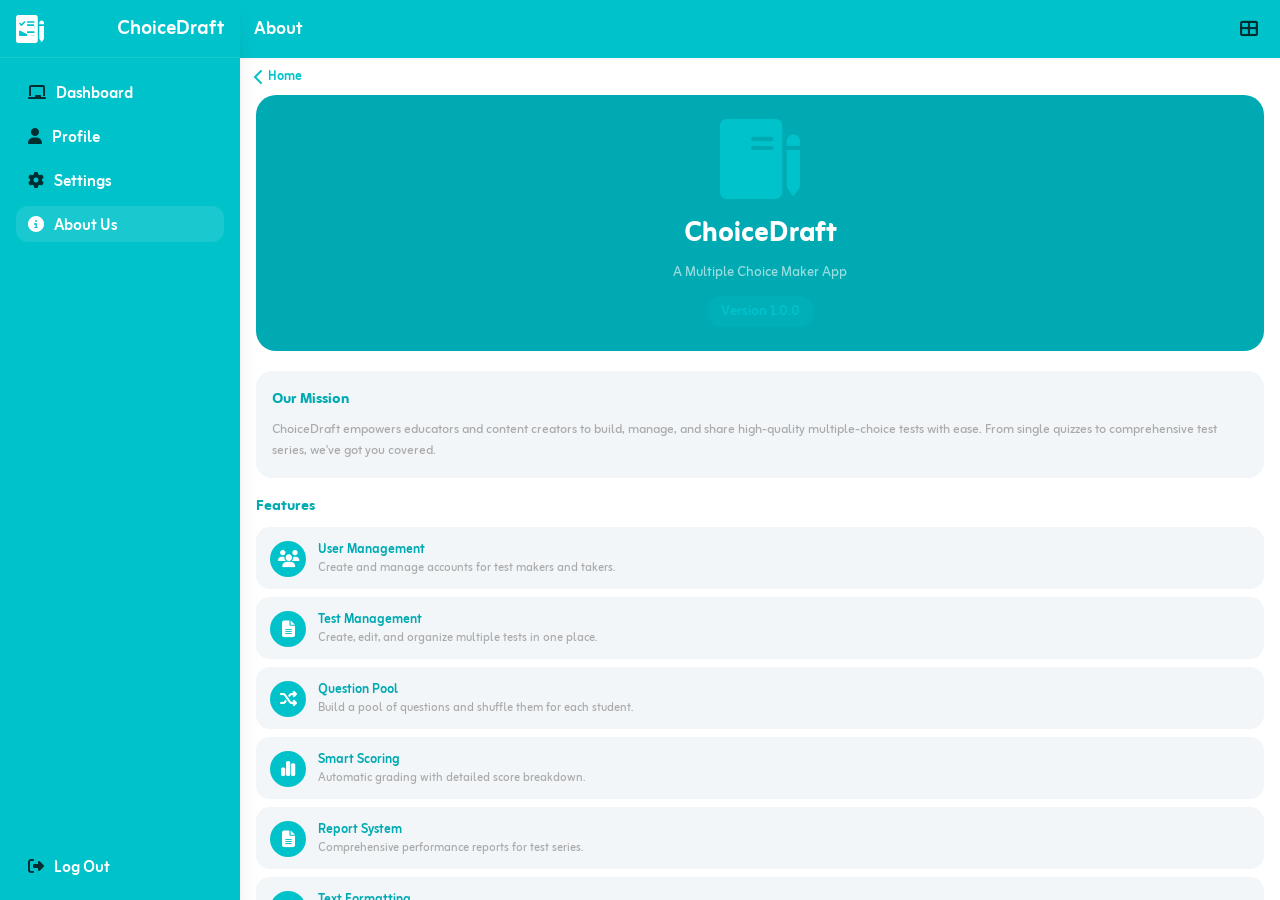
==== about.html @ d9c28654 "first commit" ====
<!DOCTYPE html>
<html lang="en">
<head>
  <meta charset="UTF-8">
  <meta name="viewport" content="width=device-width, initial-scale=1.0">
  <title>About - ChoiceDraft</title>
  <link rel="stylesheet" href="styles.css">
  <!-- Zain Font -->
  <link rel="preconnect" href="https://fonts.googleapis.com">
  <link rel="preconnect" href="https://fonts.gstatic.com" crossorigin>
  <link href="https://fonts.googleapis.com/css2?family=Zain:wght@200;300;400;700;800;900&display=swap" rel="stylesheet">
  <!-- Font Awesome -->
  <link rel="stylesheet" href="https://cdnjs.cloudflare.com/ajax/libs/font-awesome/6.5.1/css/all.min.css">
</head>
<body>
  <div class="home-layout">
    <!-- Sidebar Overlay -->
    <div class="sidebar-overlay" id="sidebarOverlay"></div>

    <!-- Sidebar -->
    <aside class="sidebar" id="sidebar">
      <div class="sidebar-header flex items-center gap-3">
        <div class="sidebar-logo-icon">
          <svg class="w-full h-full" fill="none" viewBox="0 0 150 150">
            <path clip-rule="evenodd"
              d="M137.5 29.1667C134.185 29.1667 131.005 30.4836 128.661 32.8278C126.317 35.172 125 38.3515 125 41.6667V50H150V41.6667C150 38.3515 148.683 35.172 146.339 32.8278C143.995 30.4836 140.815 29.1667 137.5 29.1667ZM150 58.3333H125V127.083L137.5 145.833L150 127.083V58.3333ZM0 12.5V137.5C0 140.815 1.31696 143.995 3.66117 146.339C6.00537 148.683 9.18479 150 12.5 150H104.167C107.482 150 110.661 148.683 113.005 146.339C115.35 143.995 116.667 140.815 116.667 137.5V12.5C116.667 9.18479 115.35 6.00537 113.005 3.66117C110.661 1.31696 107.482 0 104.167 0H12.5C9.18479 0 6.00537 1.31696 3.66117 3.66117C1.31696 6.00537 0 9.18479 0 12.5ZM58.3333 37.5C58.3333 36.3949 58.7723 35.3351 59.5537 34.5537C60.3351 33.7723 61.3949 33.3333 62.5 33.3333H95.8333C96.9384 33.3333 97.9982 33.7723 98.7796 34.5537C99.561 35.3351 100 36.3949 100 37.5C100 38.6051 99.561 39.6649 98.7796 40.4463C97.9982 41.2277 96.9384 41.6667 95.8333 41.6667H62.5C61.3949 41.6667 60.3351 41.2277 59.5537 40.4463C58.7723 39.6649 58.3333 38.6051 58.3333 37.5ZM62.5 50C61.3949 50 60.3351 50.439 59.5537 51.2204C58.7723 52.0018 58.3333 53.0616 58.3333 54.1667C58.3333 55.2717 58.7723 56.3315 59.5537 57.1129C60.3351 57.8943 61.3949 58.3333 62.5 58.3333H95.8333C96.9384 58.3333 97.9982 57.8943 98.7796 57.1129C99.561 56.3315 100 55.2717 100 54.1667C100 53.0616 99.561 52.0018 98.7796 51.2204C97.9982 104.167 96.9384 50 95.8333 50H62.5ZM58.3333 91.6667C58.3333 90.5616 58.7723 89.5018 59.5537 88.7204C60.3351 87.939 61.3949 87.5 62.5 87.5H95.8333C96.9384 87.5 97.9982 87.939 98.7796 88.7204C99.561 89.5018 100 90.5616 100 91.6667C100 92.7717 99.561 93.8315 98.7796 94.6129C97.9982 95.3943 96.9384 95.8333 95.8333 95.8333H62.5C61.3949 95.8333 60.3351 95.3943 59.5537 94.6129C58.7723 93.8315 58.3333 92.7717 58.3333 91.6667ZM62.5 104.167C61.3949 104.167 60.3351 104.606 59.5537 105.387C58.7723 106.168 58.3333 107.228 58.3333 108.333C58.3333 109.438 58.7723 110.498 59.5537 111.28C60.3351 112.061 61.3949 112.5 62.5 112.5H95.8333C96.9384 112.5 97.9982 112.061 98.7796 111.28C99.561 110.498 100 109.438 100 108.333C100 107.228 99.561 112.5 41.6667 112.5H20.8333C19.7283 112.5 18.6685 112.061 17.8871 111.28C17.1057 110.498 16.6667 109.438 16.6667 108.333V87.5C16.6667 86.3949 17.1057 85.3351 17.8871 84.5537C18.6685 83.7723 19.7283 83.3333 20.8333 83.3333ZM48.7792 40.4458C49.5382 39.66 49.9581 38.6075 49.9486 37.515C49.9391 36.4225 49.5009 35.3775 48.7284 34.6049C47.9559 33.8324 46.9108 33.3942 45.8183 33.3847C44.7258 33.3752 43.6733 33.7952 42.8875 34.5542L29.1667 48.275L23.7792 42.8875C22.9933 42.1285 21.9408 41.7085 20.8483 41.718C19.7558 41.7275 18.7108 42.1657 17.9383 42.9383C17.1657 43.7108 16.7275 44.7558 16.718 45.8483C16.7085 46.9408 17.1285 47.9933 17.8875 48.7792L29.1667 60.0583L48.7792 40.4458Z"
              fill="white" fill-rule="evenodd" />
          </svg>
        </div>
        <span class="auth-header-title sidebar-logo-text">ChoiceDraft</span>
        <button class="close-menu sidebar-close-btn" id="closeMenuBtn" title="Close Menu" aria-label="Close Menu">
          <i class="fa-solid fa-times"></i>
        </button>
      </div>

      <!-- User Info Block -->
      <div id="sidebarUserBlock" class="sidebar-user-block hidden">
        <div class="user-avatar" id="userAvatar">?</div>
        <div class="user-details">
          <p class="user-name" id="userName">User Name</p>
          <p class="user-email" id="userEmail">user@example.com</p>
        </div>
      </div>
      
      <nav class="sidebar-nav">
        <a href="home.html" class="nav-item">
          <div class="nav-icon"><i class="fa-solid fa-chalkboard"></i></div>
          <span class="nav-label">Dashboard</span>
        </a>
        <a href="profile.html" class="nav-item">
          <div class="nav-icon"><i class="fa-solid fa-user"></i></div>
          <span class="nav-label">Profile</span>
        </a>
        <a href="settings.html" class="nav-item">
          <div class="nav-icon"><i class="fa-solid fa-gear"></i></div>
          <span class="nav-label">Settings</span>
        </a>
        <a href="about.html" class="nav-item active">
          <div class="nav-icon"><i class="fa-solid fa-circle-info"></i></div>
          <span class="nav-label">About Us</span>
        </a>
        <div class="flex-1"></div>
        <button id="logoutBtn" class="nav-item">
          <div class="nav-icon"><i class="fa-solid fa-right-from-bracket"></i></div>
          <span class="nav-label">Log Out</span>
        </button>
      </nav>
    </aside>

    <!-- Main Content Area -->
    <main class="home-main">
      <!-- Header -->
      <header class="topbar">
        <div class="flex items-center gap-2">
          <button id="menuToggleBtn" class="topbar-icon-btn" title="Toggle Menu" aria-label="Toggle Menu">
            <i class="fa-solid fa-bars topbar-menu-icon"></i>
          </button>
          <span class="topbar-title">About</span>
        </div>
        <div class="flex items-center gap-1">
          <a href="home.html" class="topbar-icon-btn flex items-center justify-center" title="Go to Dashboard" aria-label="Go to Dashboard">
            <i class="fa-solid fa-table-cells-large topbar-home-icon"></i>
          </a>
        </div>
      </header>

      <!-- Scrollable Content -->
      <div class="main-scroll-area fade-in">
        <!-- Back Link -->
        <a href="home.html" class="back-link">
          <i class="fa-solid fa-chevron-left back-link-icon"></i>
          <span>Home</span>
        </a>

        <!-- Hero -->
        <div class="about-hero">
          <div class="about-hero-logo">
            <svg class="w-full h-full" fill="none" viewBox="0 0 150 150">
              <path clip-rule="evenodd"
                d="M137.5 29.1667C134.185 29.1667 131.005 30.4836 128.661 32.8278C126.317 35.172 125 38.3515 125 41.6667V50H150V41.6667C150 38.3515 148.683 35.172 146.339 32.8278C143.995 30.4836 140.815 29.1667 137.5 29.1667ZM150 58.3333H125V127.083L137.5 145.833L150 127.083V58.3333ZM0 12.5V137.5C0 140.815 1.31696 143.995 3.66117 146.339C6.00537 148.683 9.18479 150 12.5 150H104.167C107.482 150 110.661 148.683 113.005 146.339C115.35 143.995 116.667 140.815 116.667 137.5V12.5C116.667 9.18479 115.35 6.00537 113.005 3.66117C110.661 1.31696 107.482 0 104.167 0H12.5C9.18479 0 6.00537 1.31696 3.66117 3.66117C1.31696 6.00537 0 9.18479 0 12.5ZM58.3333 37.5C58.3333 36.3949 58.7723 35.3351 59.5537 34.5537C60.3351 33.7723 61.3949 33.3333 62.5 33.3333H95.8333C96.9384 33.3333 97.9982 33.7723 98.7796 34.5537C99.561 35.3351 100 36.3949 100 37.5C100 38.6051 99.561 39.6649 98.7796 40.4463C97.9982 41.2277 96.9384 41.6667 95.8333 41.6667H62.5C61.3949 41.6667 60.3351 41.2277 59.5537 40.4463C58.7723 39.6649 58.3333 38.6051 58.3333 37.5ZM62.5 50C61.3949 50 60.3351 50.439 59.5537 51.2204C58.7723 52.0018 58.3333 53.0616 58.3333 54.1667C58.3333 55.2717 58.7723 56.3315 59.5537 57.1129C60.3351 57.8943 61.3949 58.3333 62.5 58.3333H95.8333C96.9384 58.3333 97.9982 57.8943 98.7796 57.1129C99.561 56.3315 100 55.2717 100 54.1667C100 53.0616 99.561 52.0018 98.7796 51.2204C97.9982 112.5 41.6667 112.5H20.8333C19.7283 112.5 18.6685 112.061 17.8871 111.28C17.1057 110.498 16.6667 109.438 16.6667 108.333V87.5C16.6667 86.3949 17.1057 85.3351 17.8871 84.5537C18.6685 83.7723 19.7283 83.3333 20.8333 83.3333ZM48.7792 40.4458C49.5382 39.66 49.9581 38.6075 49.9486 37.515C49.9391 36.4225 49.5009 35.3775 48.7284 34.6049C47.9559 33.8324 46.9108 33.3942 45.8183 33.3847C44.7258 33.3752 43.6733 33.7952 42.8875 34.5542L29.1667 48.275L23.7792 42.8875C22.9933 42.1285 21.9408 41.7085 20.8483 41.718C19.7558 41.7275 18.7108 42.1657 17.9383 42.9383C17.1657 43.7108 16.7275 44.7558 16.718 45.8483C16.7085 46.9408 17.1285 47.9933 17.8875 48.7792L29.1667 60.0583L48.7792 40.4458Z"
                fill="#00c2cb" fill-rule="evenodd" />
            </svg>
          </div>
          <h2 class="about-hero-title">ChoiceDraft</h2>
          <p class="about-hero-subtitle">A Multiple Choice Maker App</p>
          <div class="about-hero-version">Version 1.0.0</div>
        </div>

      <div class="about-section-container">
        <!-- Mission -->
        <div class="about-card">
          <h3 class="about-card-title">Our Mission</h3>
          <p class="about-card-text">
            ChoiceDraft empowers educators and content creators to build, manage, and share high-quality multiple-choice tests with ease. From single quizzes to comprehensive test series, we've got you covered.
          </p>
        </div>

        <!-- Features -->
        <div>
          <h3 class="about-card-title">Features</h3>
          <div class="about-feature-grid">
            <div class="about-feature-item">
              <div class="about-feature-icon"><i class="fa-solid fa-users"></i></div>
              <div>
                <p class="about-feature-name">User Management</p>
                <p class="about-feature-desc">Create and manage accounts for test makers and takers.</p>
              </div>
            </div>
            <div class="about-feature-item">
              <div class="about-feature-icon"><i class="fa-solid fa-file-lines"></i></div>
              <div>
                <p class="about-feature-name">Test Management</p>
                <p class="about-feature-desc">Create, edit, and organize multiple tests in one place.</p>
              </div>
            </div>
            <div class="about-feature-item">
              <div class="about-feature-icon"><i class="fa-solid fa-shuffle"></i></div>
              <div>
                <p class="about-feature-name">Question Pool</p>
                <p class="about-feature-desc">Build a pool of questions and shuffle them for each student.</p>
              </div>
            </div>
            <div class="about-feature-item">
              <div class="about-feature-icon"><i class="fa-solid fa-chart-simple"></i></div>
              <div>
                <p class="about-feature-name">Smart Scoring</p>
                <p class="about-feature-desc">Automatic grading with detailed score breakdown.</p>
              </div>
            </div>
            <div class="about-feature-item">
              <div class="about-feature-icon"><i class="fa-solid fa-file-lines"></i></div>
              <div>
                <p class="about-feature-name">Report System</p>
                <p class="about-feature-desc">Comprehensive performance reports for test series.</p>
              </div>
            </div>
            <div class="about-feature-item">
              <div class="about-feature-icon"><i class="fa-solid fa-file-lines"></i></div>
              <div>
                <p class="about-feature-name">Text Formatting</p>
                <p class="about-feature-desc">Apply bold, italic, and underline formatting to questions.</p>
              </div>
            </div>
            <div class="about-feature-item">
              <div class="about-feature-icon"><i class="fa-solid fa-key"></i></div>
              <div>
                <p class="about-feature-name">Answer Key</p>
                <p class="about-feature-desc">Review correct answers with explanations.</p>
              </div>
            </div>
            <div class="about-feature-item">
              <div class="about-feature-icon"><i class="fa-solid fa-file-lines"></i></div>
              <div>
                <p class="about-feature-name">Test Builder</p>
                <p class="about-feature-desc">Manage test structure, settings, and time limits.</p>
              </div>
            </div>
            <div class="about-feature-item">
              <div class="about-feature-icon"><i class="fa-solid fa-comment-dots"></i></div>
              <div>
                <p class="about-feature-name">Feedback System</p>
                <p class="about-feature-desc">Give personalized feedback to each test taker.</p>
              </div>
            </div>
            <div class="about-feature-item">
              <div class="about-feature-icon"><i class="fa-solid fa-users"></i></div>
              <div>
                <p class="about-feature-name">Collaboration</p>
                <p class="about-feature-desc">Invite colleagues to co-create tests as editors or viewers.</p>
              </div>
            </div>
          </div>
        </div>

        <!-- Privacy note -->
        <div class="about-privacy-banner">
          <i class="fa-solid fa-shield-halved about-privacy-icon"></i>
          <p class="about-privacy-text">
            ChoiceDraft stores all data locally in your browser. This is a demonstration app and is not intended for collecting personal or sensitive information.
          </p>
        </div>
      </div>
    </main>
  </div>

  <script type="module">
    import { dataService } from './app.js';

    const sidebar = document.getElementById('sidebar');
    const sidebarOverlay = document.getElementById('sidebarOverlay');
    const menuToggleBtn = document.getElementById('menuToggleBtn');
    const closeMenuBtn = document.getElementById('closeMenuBtn');
    const logoutBtn = document.getElementById('logoutBtn');

    // Sidebar User Info
    const sidebarUserBlock = document.getElementById('sidebarUserBlock');
    const userNameEl = document.getElementById('userName');
    const userEmailEl = document.getElementById('userEmail');
    const userAvatarEl = document.getElementById('userAvatar');

    function toggleSidebar(open) {
      if (open) {
        sidebar.classList.add('open');
        sidebarOverlay.classList.add('open');
      } else {
        sidebar.classList.remove('open');
        sidebarOverlay.classList.remove('open');
      }
    }

    menuToggleBtn.addEventListener('click', () => toggleSidebar(true));
    closeMenuBtn.addEventListener('click', () => toggleSidebar(false));
    sidebarOverlay.addEventListener('click', () => toggleSidebar(false));

    logoutBtn.addEventListener('click', async () => {
      await dataService.logout();
      navigateTo('signin.html');
    });

    async function init() {
      const user = await dataService.getCurrentUser();
      if (user) {
        sidebarUserBlock.classList.remove('hidden');
        userNameEl.textContent = user.name;
        userEmailEl.textContent = user.email;
        userAvatarEl.textContent = user.name.charAt(0).toUpperCase();
      }
    }

    init();
  </script>
</body>
</html>
---- styles.css ----
@import url('https://fonts.googleapis.com/css2?family=Zain:wght@400;700;800&display=swap');

/* Reset & Variables */
:root {
  --primary: #00c2cb;
  --primary-dark: #00aab2;
  --secondary: #002e31;
  --bg-color: #f2f6f9;
  --white: #ffffff;
  --text-main: #333333;
  --text-light: #a9a9a9;
  --border-light: #e0e0e0;
  
  --shadow-sm: 0 1px 2px 0 rgba(0, 0, 0, 0.05);
  --shadow-md: 0 4px 6px -1px rgba(0, 0, 0, 0.1), 0 2px 4px -1px rgba(0, 0, 0, 0.06);
  --shadow-xl: 0 20px 25px -5px rgba(0, 0, 0, 0.1), 0 8px 10px -6px rgba(0, 0, 0, 0.1);
  --font-zain: 'Zain', sans-serif;
}

/* Header Utilities */
.topbar-menu-icon { font-size: 28px; color: #002E31; }
.topbar-home-icon { font-size: 24px; color: #002E31; }
.topbar-title { font-family: 'Zain', sans-serif; font-weight: 700; font-size: 24px; color: white; }
.main-scroll-area { flex: 1; overflow-y: auto; }
.back-link-icon { font-size: 16px; }

* {
  box-sizing: border-box;
  margin: 0;
  padding: 0;
}

body, html {
  font-family: var(--font-zain);
  background-color: var(--white);
  color: var(--text-main);
  width: 100%;
  height: 100%;
  overflow-x: hidden;
}

button {
  cursor: pointer;
  background: none;
  border: none;
  font-family: inherit;
  transition: all 0.2s ease-in-out;
}

a {
  text-decoration: none;
  color: inherit;
}

input {
  font-family: inherit;
}

/* Common Layout Helpers */
.flex { display: flex; }
.flex-col { flex-direction: column; }
.items-center { align-items: center; }
.justify-center { justify-content: center; }
.justify-between { justify-content: space-between; }
.gap-2 { gap: 8px; }
.gap-4 { gap: 16px; }
.w-full { width: 100%; }
.h-full { height: 100%; }
.absolute { position: absolute; }
.relative { position: relative; }
.text-center { text-align: center; }

/* Screens Base */
.screen-container {
  width: 100%;
  max-width: 480px;
  margin: 0 auto;
  height: 100vh;
  display: flex;
  flex-direction: column;
  position: relative;
  overflow: hidden;
  background-color: var(--white);
  box-shadow: 0 0 20px rgba(0, 0, 0, 0.05); /* Matching auth desktop view */
}

.bg-app {
  background-color: var(--bg-color);
}

.bg-white {
  background-color: var(--white);
}

/* Typography */
.text-primary { color: var(--primary); }
.text-secondary { color: var(--secondary); }
.text-light { color: var(--text-light); }
.text-error { color: var(--error); }
.font-bold { font-weight: 700; }
.font-extrabold { font-weight: 800; }

/* Background Utilities */
.bg-cyan { background-color: var(--primary); }
.bg-primary-dark { background-color: var(--primary-dark); }

/* Spacing Utilities */
.mt-1 { margin-top: 4px; }
.mt-2 { margin-top: 8px; }
.mt-4 { margin-top: 16px; }
.p-4 { padding: 16px; }

/* Text Utilities */
.block { display: block; }
.underline { text-decoration: underline; }
.gap-3 { gap: 12px; }

/* Components */
.btn-primary {
  width: 100%;
  background-color: var(--primary);
  border-radius: 50px;
  height: 56px;
  display: flex;
  align-items: center;
  justify-content: center;
  color: var(--white);
  font-weight: 700;
  font-size: 22px;
}

.btn-primary:hover {
  background-color: var(--primary-dark);
}

.btn-primary:disabled {
  opacity: 0.6;
  cursor: not-allowed;
}

.input-field {
  width: 100%;
  border: 2px solid var(--border-light);
  border-radius: 12px;
  padding: 12px 16px;
  font-size: 16px;
  outline: none;
  transition: border-color 0.2s;
}

.input-field:focus {
  border-color: var(--primary);
}

.input-group {
  display: flex;
  flex-direction: column;
  gap: 6px;
  margin-bottom: 16px;
}

.input-label {
  color: var(--secondary);
  font-weight: 700;
  font-size: 18px;
}

.divider-container {
  display: flex;
  align-items: center;
  gap: 12px;
  margin: 24px 0;
}

.divider-line {
  flex: 1;
  height: 1px;
  background-color: var(--border-light);
}

.divider-text {
  color: var(--text-light);
  font-size: 14px;
}

/* Splash Screen (index.html) */
.splash-logo-container {
  width: 200px;
  height: 200px;
  margin-bottom: 16px;
  color: var(--primary);
}

.splash-logo {
  width: 100%;
  height: 100%;
}

.splash-title { font-family: var(--font-zain); font-size: 42px; font-weight: 800; margin-top: 16px; letter-spacing: 1px; }
.splash-tagline { font-family: var(--font-zain); font-size: 20px; font-weight: 400; opacity: 0.8; }

/* Auth Screens */
.splash-dots {
  bottom: 60px;
}

.splash-dot {
  width: 10px;
  height: 10px;
  border-radius: 50%;
  background-color: var(--primary);
  opacity: 0.3;
  animation: splash-bounce 1.4s infinite ease-in-out both;
}

.splash-dot:nth-child(1) { animation-delay: -0.32s; }
.splash-dot:nth-child(2) { animation-delay: -0.16s; }
.splash-dot:nth-child(3) { animation-delay: 0s; }
.splash-dot:nth-child(4) { animation-delay: 0.16s; }
.splash-dot:nth-child(5) { animation-delay: 0.32s; }

@keyframes splash-bounce {
  0%, 80%, 100% { transform: scale(0); opacity: 0.3; }
  40% { transform: scale(1.0); opacity: 1; }
}

/* Auth Screens */
body.auth-body {
  background-color: #f8fafc;
}

.auth-layout {
  min-height: 100vh;
  width: 100%;
  max-width: 480px;
  margin: 0 auto;
  display: flex;
  flex-direction: column;
  background-color: var(--white);
  box-shadow: 0 0 20px rgba(0, 0, 0, 0.05); /* Distinguish on desktop */
}

@media (min-width: 768px) {
  body.auth-body {
    display: flex;
    align-items: center;
    justify-content: center;
    padding: 24px;
  }

  /* Shared constrained layout for all auth cards on desktop */
  .auth-layout {
    min-height: auto;
    height: auto;
    max-height: 90vh;
    border-radius: 24px;
    overflow: hidden;
    box-shadow: 0 20px 60px rgba(0, 0, 0, 0.12); /* Enhanced floating effect */
  }

  /* Specific side-by-side override for signin/register */
  .auth-layout.split-layout {
    max-width: 900px;
    flex-direction: row;
  }

  .auth-layout.split-layout .auth-header {
    width: 380px;
    height: auto;
    padding: 40px;
  }

  .auth-layout.split-layout .auth-content {
    padding: 40px 48px;
  }

  .auth-layout.split-layout .auth-card-container {
    height: auto;
    overflow-y: auto;
  }

  /* Custom thin scrollbar for a polished feel */
  .auth-layout.split-layout .auth-card-container::-webkit-scrollbar {
    width: 6px;
  }
  .auth-layout.split-layout .auth-card-container::-webkit-scrollbar-track {
    background: transparent;
  }
  .auth-layout.split-layout .auth-card-container::-webkit-scrollbar-thumb {
    background-color: #d1d5db;
    border-radius: 6px;
  }
}

.auth-header {
  background-color: var(--primary); /* Solid #00c2cb to match React */
  width: 100%;
  height: 160px; /* Match React */
  display: flex;
  flex-direction: column;
  align-items: center;
  justify-content: center;
  gap: 8px; /* Match gap-2 */
  flex-shrink: 0;
}

.auth-card-container {
  flex: 1;
  display: flex;
  flex-direction: column;
}

.auth-card {
  background-color: var(--white);
  width: 100%;
  display: flex;
  flex-direction: column;
  flex: 1;
}

.auth-header-logo {
  width: 60px; /* Match React */
  height: 60px;
  color: var(--white);
}

.auth-header-title {
  font-family: var(--font-zain);
  font-weight: 700;
  font-size: 28px;
  color: var(--white);
}

.auth-content {
  flex: 1;
  display: flex;
  flex-direction: column;
  padding: 32px 28px 24px; /* Match React */
}

.auth-title {
  font-family: var(--font-zain);
  font-size: 32px;
  font-weight: 800;
  color: var(--secondary);
  line-height: 1;
  margin-bottom: 4px;
}

.auth-subtitle {
  font-family: var(--font-zain);
  font-size: 18px;
  font-weight: 400;
  color: var(--text-light);
  margin-bottom: 32px;
}

.auth-form {
  display: flex;
  flex-direction: column;
  gap: 16px;
}

.auth-error-box {
  display: none;
  align-items: center;
  gap: 8px;
  background-color: #fef2f2;
  border: 1px solid #fecaca;
  border-radius: 12px;
  padding: 12px 16px;
}

.auth-error-icon {
  color: #ef4444;
}

.auth-error-text {
  color: #dc2626;
  font-size: 15px;
}

.auth-toggle-btn {
  position: absolute;
  right: 14px;
  top: 50%;
  transform: translateY(-50%);
  color: var(--text-light);
}

.auth-footer-text {
  font-size: 17px;
  color: var(--text-light);
}

.auth-demo-box {
  background-color: var(--bg-color);
  border-radius: 12px;
  padding: 14px;
}

.auth-demo-title {
  font-size: 15px;
  margin-bottom: 4px;
}

.auth-demo-text {
  font-size: 14px;
}

/* Home / Dashboard */
.home-layout {
  display: flex;
  height: 100vh;
  width: 100%;
}

.sidebar {
  width: 300px;
  background-color: var(--primary);
  color: var(--white);
  display: flex;
  flex-direction: column;
  box-shadow: var(--shadow-xl);
  flex-shrink: 0;
  z-index: 50;
  transition: transform 0.3s ease;
}

.sidebar-header {
  height: 70px;
  display: flex;
  align-items: center;
  justify-content: space-between;
  padding: 0 24px;
  border-bottom: 1px solid rgba(255,255,255,0.1);
}

.sidebar-nav {
  flex: 1;
  display: flex;
  flex-direction: column;
  gap: 8px;
  padding: 16px;
  overflow-y: auto;
}

.nav-item {
  display: flex;
  align-items: center;
  gap: 16px;
  padding: 12px 16px;
  border-radius: 12px;
  color: var(--white);
  text-decoration: none;
  transition: background-color 0.2s, color 0.2s;
  width: 100%;
  text-align: left;
}

.nav-item:hover, .nav-item.active {
  background-color: rgba(255, 255, 255, 0.1);
}

.nav-icon {
  color: var(--secondary);
  display: flex;
  align-items: center;
  transition: color 0.2s;
}

.nav-item:hover .nav-icon, .nav-item.active .nav-icon {
  color: var(--white);
}

.nav-label {
  font-size: 26px;
  font-weight: 700;
  line-height: 1;
  margin-top: 4px;
}

.home-main {
  flex: 1;
  display: flex;
  flex-direction: column;
  min-width: 0;
  height: 100vh;
  overflow: hidden;
  background-color: var(--bg-app);
}

.topbar {
  display: flex;
  height: 70px;
  background-color: var(--primary);
  box-shadow: var(--shadow-sm);
  align-items: center;
  justify-content: space-between;
  padding: 0 16px;
  flex-shrink: 0;
  color: var(--white);
}

.topbar-icon-btn {
  padding: 8px;
  border-radius: 50%;
  color: var(--white);
  display: flex;
  align-items: center;
  justify-content: center;
  font-size: 24px;
}

.topbar-icon-btn:hover {
  background-color: rgba(255, 255, 255, 0.1);
}

.topbar-logo-text {
  font-size: 28px;
  font-weight: 700;
  letter-spacing: 0.5px;
}

@media (min-width: 769px) {
  .topbar-logo-text {
    display: none;
  }
}

.home-content {
  flex: 1;
  padding: 32px;
}

.home-title {
  font-size: 32px;
  font-weight: 800;
  color: var(--secondary);
  margin-bottom: 24px;
}

.tests-grid {
  display: grid;
  grid-template-columns: repeat(auto-fill, minmax(300px, 1fr));
  gap: 20px;
}

.test-card {
  background-color: var(--white);
  border-radius: 16px;
  padding: 24px;
  box-shadow: var(--shadow-md);
  display: flex;
  flex-direction: column;
  gap: 12px;
  border: 1px solid var(--border-light);
}

.test-card-header {
  display: flex;
  justify-content: space-between;
  align-items: flex-start;
}

.test-status-badge {
  padding: 4px 12px;
  border-radius: 50px;
  font-size: 13px;
  font-weight: 700;
}

.badge-draft { background-color: #fef08a; color: #854d0e; }
.badge-published { background-color: #bbf7d0; color: #166534; }

.test-card-title {
  font-size: 20px;
  font-weight: 700;
  color: var(--secondary);
}

.test-card-meta {
  font-size: 14px;
  color: var(--text-light);
}

.test-card-actions {
  display: flex;
  gap: 8px;
  margin-top: auto;
  padding-top: 16px;
}

.btn-secondary {
  flex: 1;
  background-color: var(--bg-color);
  color: var(--secondary);
  padding: 10px;
  border-radius: 12px;
  font-weight: 700;
  font-size: 16px;
  display: flex;
  align-items: center;
  justify-content: center;
}

.btn-secondary:hover {
  background-color: #e2e8f0;
}

/* Responsive Dashboard Layout */
.sidebar-overlay {
  display: none;
  position: fixed;
  top: 0; left: 0; right: 0; bottom: 0;
  background-color: rgba(0,0,0,0.5);
  z-index: 40;
}

@media (max-width: 768px) {
  .home-layout { flex-direction: column; }
  .sidebar {
    position: fixed;
    top: 0; left: 0; bottom: 0;
    transform: translateX(-100%);
  }
  .sidebar.open { transform: translateX(0); }
  .sidebar-overlay.open { display: block; }
  .home-content { padding: 16px; }
}



/* Empty States */
.tests-empty-state {
  display: flex;
  flex-direction: column;
  align-items: center;
  justify-content: center;
  gap: 12px;
  padding: 60px 24px;
  text-align: center;
  grid-column: 1 / -1;
}
.tests-empty-icon { font-size: 48px; color: #d1d5db; }
.tests-empty-title { font-family: var(--font-zain); font-weight: 800; font-size: 22px; color: var(--secondary); }
.tests-empty-sub { font-family: var(--font-zain); font-size: 16px; color: var(--text-light); max-width: 280px; }

/* Outline Button */
.btn-outline {
  display: flex;
  align-items: center;
  justify-content: center;
  height: 44px;
  border: 2px solid var(--border-light);
  border-radius: 12px;
  background: none;
  color: var(--text-light);
  font-family: var(--font-zain);
  font-weight: 700;
  font-size: 17px;
  cursor: pointer;
  transition: all 0.2s;
}
.btn-outline:hover { border-color: var(--primary); color: var(--primary); }

/* Profile Edit */
.profile-edit-btn { width: 100%; border-radius: 50px; margin-top: 16px; font-size: 18px; }
.password-input-wrapper { position: relative; }

/* Onboarding Styles */

.onboarding-skip-btn {
  position: absolute;
  top: 24px;
  right: 24px;
  font-family: var(--font-zain);
  font-weight: 800;
  font-size: 18px;
  color: var(--primary);
  z-index: 10;
  padding: 8px 16px;
  background: var(--white);
  border-radius: 20px;
  box-shadow: 0 4px 12px rgba(0,0,0,0.05);
}

.onboarding-content-area {
  flex: 1;
  display: flex;
  flex-direction: column;
  padding: 60px 36px 0;
}

.onboarding-title {
  color: var(--secondary);
  font-size: 44px;
  text-align: center;
  margin-bottom: 12px;
  font-weight: 800;
  line-height: 1.0;
  letter-spacing: 1.44px;
}

.onboarding-subtitle {
  color: var(--text-light);
  font-size: 22px;
  text-align: center;
  margin-bottom: 24px;
  font-weight: 700;
  line-height: 1.2;
}

@media (max-width: 480px) {
  .onboarding-title {
    font-size: 34px;
    margin-top: 50px;
  }
  .onboarding-subtitle {
    font-size: 18px;
  }
  .onboarding-content-area {
    padding: 40px 24px 0;
  }
}

.onboarding-illustration {
  width: 280px;
  height: 280px;
  display: flex;
  align-items: center;
  justify-content: center;
}

.onboarding-controls-area {
  padding: 0 20px 20px;
  display: flex;
  flex-direction: column;
  gap: 20px;
  align-items: center;
}

.onboarding-btn-group {
  gap: 12px;
}

.onboarding-icon-main {
  font-size: 80px;
  color: var(--primary);
}

.btn-get-started {
  background-color: #01f4ff;
  color: var(--secondary);
}

.icon-ml-8 { margin-left: 8px; }
.icon-mr-8 { margin-right: 8px; }

/* Extracted Utility Classes */
.hidden { display: none !important; }

/* Sidebar Close Button & Logo Text */
.sidebar-close-btn {
  margin-left: auto;
  background: none;
  border: none;
  color: var(--white);
  font-size: 20px;
  cursor: pointer;
  padding: 4px 8px;
  border-radius: 8px;
  opacity: 0.8;
  transition: opacity 0.2s;
}

.sidebar-close-btn:hover {
  opacity: 1;
  background-color: rgba(255,255,255,0.1);
}

.sidebar-logo-text {
  font-weight: 700;
  font-size: 22px;
  color: var(--white);
  white-space: nowrap;
}

/* Sidebar User Info Block */
.sidebar-user-block {
  margin: 14px;
  margin-bottom: 20px;
  background-color: var(--primary-dark);
  border-radius: 12px;
  padding: 12px 14px;
  display: flex;
  align-items: center;
  gap: 12px;
}

.user-avatar {
  width: 44px;
  height: 44px;
  border-radius: 50%;
  background-color: var(--secondary);
  display: flex;
  align-items: center;
  justify-content: center;
  font-weight: 700;
  font-size: 20px;
  color: var(--white);
  flex-shrink: 0;
}

.user-details {
  overflow: hidden;
}

.user-name {
  font-weight: 700;
  font-size: 17px;
  color: var(--white);
  white-space: nowrap;
  overflow: hidden;
  text-overflow: ellipsis;
}

.user-email {
  font-size: 14px;
  color: rgba(255,255,255,0.7);
  white-space: nowrap;
  overflow: hidden;
  text-overflow: ellipsis;
}

/* Brand Logo SVG Styles */
.brand-logo-icon {
  width: 32px;
  height: 32px;
  flex-shrink: 0;
}

.sidebar-logo-icon {
  width: 40px;
  height: 40px;
}

.topbar-logo-icon {
  width: 24px;
  height: 24px;
  color: var(--primary);
}

.topbar-search-input {
  border: 1px solid var(--border-light);
  border-radius: 20px;
  padding: 4px 12px;
  font-size: 14px;
  width: 150px;
  outline: none;
  background-color: var(--bg-color);
}

/* Dashboard Tabs */
.dashboard-tabs {
  display: flex;
  border-bottom: 1px solid var(--border-light);
  margin: 12px 16px 0;
}

.tab-btn {
  flex: 1;
  padding: 10px;
  font-weight: 700;
  font-size: 18px;
  color: var(--text-light);
  border-bottom: 2px solid transparent;
  transition: all 0.2s ease;
}

.tab-btn.active {
  color: var(--primary);
  border-bottom-color: var(--primary);
}

.home-content-header {
  display: flex;
  justify-content: space-between;
  align-items: center;
  margin-bottom: 24px;
}

.btn-create-new {
  width: auto;
  height: 48px;
  padding: 0 24px;
  border-radius: 12px;
  font-size: 18px;
  gap: 8px;
}

.tests-empty-state {
  grid-column: 1 / -1;
  display: flex;
  flex-direction: column;
  align-items: center;
  justify-content: center;
  padding: 64px 0;
  color: var(--text-light);
}

.tests-empty-icon {
  font-size: 48px;
  color: var(--secondary);
  opacity: 0.5;
  margin-bottom: 16px;
}

.tests-error-state {
  color: var(--error);
  text-align: center;
  width: 100%;
  grid-column: 1 / -1;
  padding: 24px;
  background-color: #fee2e2;
  border-radius: 8px;
}

/* Test Card enriched styles */
.test-card-desc {
  font-size: 14px;
  color: var(--text-light);
  margin-bottom: 10px;
  line-height: 1.4;
}

.test-card-chips {
  display: flex;
  flex-wrap: wrap;
  gap: 8px;
  margin-bottom: 12px;
}

.test-card-chip {
  display: inline-flex;
  align-items: center;
  gap: 4px;
  background-color: #f2f6f9;
  color: var(--text-light);
  font-size: 13px;
  padding: 3px 10px;
  border-radius: 50px;
}

.test-card-chip i {
  color: var(--primary);
  font-size: 12px;
}

.test-card-footer {
  display: flex;
  align-items: center;
  justify-content: space-between;
  margin-top: 12px;
  padding-top: 12px;
  border-top: 1px solid #f0f0f0;
  gap: 8px;
  flex-wrap: wrap;
}

.test-card-badges {
  display: flex;
  gap: 6px;
  flex-wrap: wrap;
}

.test-card-badge-owner {
  display: inline-flex;
  align-items: center;
  background-color: var(--secondary);
  color: var(--white);
  font-size: 12px;
  font-weight: 700;
  padding: 2px 10px;
  border-radius: 50px;
}

.test-card-badge-collab {
  display: inline-flex;
  align-items: center;
  background-color: #f2f6f9;
  color: var(--text-light);
  font-size: 12px;
  padding: 2px 10px;
  border-radius: 50px;
}

.tests-loading-state {
  color: var(--text-light);
  text-align: center;
  padding: 48px 0;
}

/* About Screen Styles */
.about-hero {
  margin: 0 16px 20px;
  background-color: var(--primary-dark);
  border-radius: 20px;
  padding: 24px;
  display: flex;
  flex-direction: column;
  align-items: center;
  text-align: center;
}

.about-hero-logo {
  width: 80px;
  height: 80px;
  margin-bottom: 12px;
  color: var(--primary);
}

.about-hero-title {
  font-weight: 800;
  font-size: 30px;
  color: var(--white);
  margin-bottom: 4px;
}

.about-hero-subtitle {
  font-size: 16px;
  color: rgba(255,255,255,0.6);
  margin-bottom: 12px;
}

.about-hero-version {
  background-color: rgba(0, 194, 203, 0.2);
  border-radius: 50px;
  padding: 4px 14px;
  font-size: 14px;
  color: var(--primary);
  font-weight: 700;
}

.about-section-container {
  padding: 0 16px 24px;
  display: flex;
  flex-direction: column;
  gap: 16px;
}

.about-card {
  background-color: #f2f6f9;
  border-radius: 16px;
  padding: 16px;
}

.about-card-title {
  font-weight: 800;
  font-size: 18px;
  color: var(--primary-dark);
  margin-bottom: 8px;
}

.about-card-text {
  font-size: 15px;
  color: #a9a9a9;
  line-height: 1.6;
}

.about-feature-grid {
  display: grid;
  grid-template-columns: 1fr;
  gap: 8px;
}

.about-feature-item {
  display: flex;
  align-items: flex-start;
  gap: 12px;
  background-color: #f2f6f9;
  border-radius: 14px;
  padding: 12px 14px;
}

.about-feature-icon {
  width: 36px;
  height: 36px;
  border-radius: 50%;
  background-color: var(--primary);
  display: flex;
  align-items: center;
  justify-content: center;
  flex-shrink: 0;
  margin-top: 2px;
  color: var(--white);
  font-size: 17px;
}

.about-feature-name {
  font-weight: 700;
  font-size: 16px;
  color: var(--primary-dark);
}

.about-feature-desc {
  font-size: 13px;
  color: #a9a9a9;
  line-height: 1.4;
}

.about-privacy-banner {
  display: flex;
  align-items: flex-start;
  gap: 8px;
  background-color: #f0fffe;
  border: 1px solid rgba(0, 194, 203, 0.3);
  border-radius: 14px;
  padding: 12px 14px;
}

.about-privacy-icon {
  color: var(--primary);
  margin-top: 2px;
  flex-shrink: 0;
  font-size: 16px;
}

.about-privacy-text {
  font-size: 13px;
  color: #a9a9a9;
  line-height: 1.5;
}

.back-link {
  display: flex;
  align-items: center;
  gap: 4px;
  padding: 10px 16px;
  color: var(--primary);
  font-weight: 700;
  font-size: 16px;
  text-decoration: none;
}

/* Test Detail Screen Styles */
.detail-hero {
  margin: 0 16px 16px;
  background-color: var(--primary-dark);
  border-radius: 20px;
  padding: 20px;
}

.detail-title {
  font-weight: 800;
  font-size: 22px;
  color: var(--white);
  margin-bottom: 8px;
}

.detail-desc {
  font-size: 15px;
  color: rgba(255,255,255,0.7);
  margin-bottom: 14px;
  line-height: 1.4;
}

.detail-chips {
  display: flex;
  flex-wrap: wrap;
  gap: 10px;
}

.detail-chip {
  display: flex;
  align-items: center;
  gap: 5px;
  background-color: rgba(255,255,255,0.1);
  border-radius: 50px;
  padding: 4px 10px;
  font-size: 13px;
  color: var(--white);
}

.detail-badges {
  display: flex;
  gap: 8px;
  margin-top: 12px;
}

.detail-result-card {
  margin: 0 16px 16px;
  background-color: #f0fffe;
  border: 1px solid rgba(0, 194, 203, 0.3);
  border-radius: 16px;
  padding: 16px;
}

.detail-result-score-circle {
  width: 54px;
  height: 54px;
  border-radius: 50%;
  display: flex;
  align-items: center;
  justify-content: center;
  font-weight: 800;
  font-size: 16px;
  color: var(--white);
}

.detail-feedback-box {
  margin-top: 12px;
  padding: 12px;
  background-color: var(--white);
  border-radius: 10px;
}

.action-section-title {
  font-weight: 700;
  font-size: 16px;
  color: #a9a9a9;
  margin-bottom: 10px;
  text-transform: uppercase;
}

.detail-actions-container {
  padding: 0 16px 24px;
}

.detail-action-group {
  display: flex;
  flex-direction: column;
  gap: 10px;
  margin-bottom: 20px;
}

.detail-action-btn {
  display: flex;
  align-items: center;
  gap: 14px;
  border-radius: 14px;
  padding: 14px 16px;
  width: 100%;
  text-align: left;
  border: none;
  cursor: pointer;
  transition: opacity 0.2s;
}

.detail-action-btn:disabled {
  opacity: 0.4;
  cursor: default;
}

.detail-action-icon {
  width: 40px;
  height: 40px;
  border-radius: 50%;
  display: flex;
  align-items: center;
  justify-content: center;
  flex-shrink: 0;
}

.detail-action-label {
  font-weight: 700;
  font-size: 17px;
}

.detail-action-sub {
  font-size: 13px;
}

.detail-action-arrow {
  margin-left: auto;
  transform: rotate(180deg);
}

.bg-f2f6f9 { background-color: #f2f6f9; }
.text-primary-dark { color: var(--primary-dark); }
.text-a9a9a9 { color: #a9a9a9; }
.text-cyan { color: var(--primary); }
.text-white-70 { color: rgba(255,255,255,0.7); }

.font-800 { font-weight: 800; }
.font-700 { font-weight: 700; }
.font-zain { font-family: 'Zain', sans-serif; }
.bg-passing { background-color: var(--primary); }
.bg-failing { background-color: var(--error); }
.text-passing { color: var(--primary); }
.text-failing { color: var(--error); }

.score-points-text { font-size: 14px; }
.score-status-text { font-size: 14px; }
.feedback-header-text { font-size: 13px; }
.feedback-content-text { font-size: 14px; }

/* Test Builder Styles */
.builder-section {
  background-color: #f2f6f9;
  border-radius: 16px;
  padding: 16px;
  margin: 0 16px 20px;
}

.builder-label {
  display: block;
  font-family: var(--font-zain);
  font-weight: 700;
  font-size: 16px;
  color: var(--primary-dark);
  margin-bottom: 6px;
}

.builder-input, .builder-textarea {
  width: 100%;
  background-color: var(--white);
  border: 2px solid #e0e0e0;
  border-radius: 12px;
  padding: 10px 14px;
  outline: none;
  font-family: var(--font-zain);
  font-size: 15px;
  transition: border-color 0.2s;
}

.builder-input:focus, .builder-textarea:focus {
  border-color: var(--primary);
}

.builder-toggle-row {
  display: flex;
  align-items: center;
  gap: 12px;
  padding: 14px 0;
  border-bottom: 1px solid #f0f0f0;
}

.builder-toggle-row:last-child {
  border-bottom: none;
}

.builder-toggle-icon {
  width: 38px;
  height: 38px;
  border-radius: 50%;
  background-color: #f2f6f9;
  display: flex;
  align-items: center;
  justify-content: center;
  flex-shrink: 0;
}

.builder-toggle-btn {
  position: relative;
  width: 50px;
  height: 28px;
  border-radius: 50px;
  border: none;
  cursor: pointer;
  transition: background-color 0.2s;
}

.builder-toggle-dot {
  position: absolute;
  top: 3px;
  width: 22px;
  height: 22px;
  background-color: var(--white);
  border-radius: 50%;
  box-shadow: 0 1px 2px rgba(0,0,0,0.1);
  transition: transform 0.2s;
}

.builder-toggle-btn.active {
  background-color: var(--primary);
}

.builder-toggle-btn.active .builder-toggle-dot {
  transform: translateX(24px);
}

.builder-toggle-btn:not(.active) {
  background-color: #e0e0e0;
}

.builder-toggle-btn:not(.active) .builder-toggle-dot {
  transform: translateX(3px);
}

.builder-question-summary {
  background-color: var(--primary-dark);
  border-radius: 16px;
  padding: 16px;
  margin: 0 16px 20px;
  display: flex;
  align-items: center;
  justify-content: space-between;
  color: var(--white);
}

.builder-save-btn {
  width: calc(100% - 32px);
  height: 54px;
  margin: 0 16px 24px;
  border-radius: 50px;
  border: none;
  display: flex;
  align-items: center;
  justify-content: center;
  font-family: var(--font-zain);
  font-weight: 700;
  font-size: 20px;
  color: var(--white);
  cursor: pointer;
  transition: background-color 0.2s;
}

.builder-save-btn.default { background-color: var(--primary); }
.builder-save-btn.saved { background-color: var(--primary-dark); }

.icon-mr { margin-right: 6px; }
.mb-0 { margin-bottom: 0; }
.flex-1 { flex: 1; }

/* Extracted Inline Styles & Utility Classes */
.password-input-wrapper { position: relative; }
.password-input { padding-right: 48px !important; }
.auth-submit-btn { margin-top: 8px; }
.link-underline { text-decoration: underline; }
.auth-demo-wrapper { margin-top: auto; padding-top: 32px; }

.section-spacing { margin-bottom: 16px !important; }
.btn-spacing { margin-top: 16px !important; }

/* Action Modal Styles */
.action-modal-overlay {
  align-items: center;
  justify-content: center;
  z-index: 60;
}

.action-modal-card {
  width: 90%;
  max-width: 400px;
  padding: 24px;
  position: relative;
}

.action-modal-close-btn {
  color: var(--secondary);
  position: absolute;
  top: 12px;
  right: 12px;
  font-size: 20px;
}

.action-modal-title { margin-bottom: 8px; }
.action-modal-text { margin-bottom: 24px; font-size: 16px; }
.action-modal-confirm-btn { height: 48px; }

/* Profile Styles */
.profile-avatar-container {
  width: 140px;
  height: 140px;
  border-radius: 50%;
  background: linear-gradient(135deg, var(--primary) 0%, var(--primary-dark) 100%);
  color: var(--white);
  display: flex;
  align-items: center;
  justify-content: center;
  font-size: 60px;
  margin: 0 auto 28px;
  box-shadow: 0 10px 25px -5px rgba(0, 194, 203, 0.4);
  border: 4px solid var(--white);
  font-family: var(--font-zain);
  font-weight: 800;
}

.profile-card { max-width: 600px; margin: 0 auto 32px; padding: 40px 32px; }
.profile-name { font-family: var(--font-zain); font-size: 38px; font-weight: 800; color: var(--secondary); margin-bottom: 2px; }
.profile-email { font-family: var(--font-zain); font-size: 20px; font-weight: 400; color: var(--text-light); margin-bottom: 32px; }
.profile-divider { margin-bottom: 24px; }
.profile-info-val { margin-left: 8px; }
.profile-edit-btn { margin-top: 32px; }

/* Settings Styles */
.settings-section { margin-bottom: 32px; }
.settings-section.last-section { margin-bottom: 0; }

.settings-section-title {
  font-family: var(--font-zain);
  font-size: 24px;
  color: var(--secondary);
  font-weight: 800;
  margin-bottom: 20px;
  border-bottom: 2px solid var(--border-light);
  padding-bottom: 10px;
  letter-spacing: 0.5px;
}

.setting-item {
  display: flex;
  justify-content: space-between;
  align-items: center;
  padding: 16px 0;
  border-bottom: 1px solid #f8f8f8;
}

.setting-item:last-child {
  border-bottom: none;
}

.setting-text {
  font-family: var(--font-zain);
  font-size: 22px;
  font-weight: 700;
  color: var(--text-main);
  line-height: 1;
}

.setting-subtext {
  font-family: var(--font-zain);
  font-size: 16px;
  color: var(--text-light);
  display: block;
  margin-top: 6px;
  font-weight: 400;
}

.settings-card { max-width: 600px; margin: 0 auto; }
.settings-chevron-btn { width: auto; padding: 8px 16px; }

.toggle-switch {
  position: relative;
  display: inline-block;
  width: 50px;
  height: 28px;
}

.toggle-switch input {
  opacity: 0;
  width: 0;
  height: 0;
}

.toggle-slider {
  position: absolute;
  cursor: pointer;
  top: 0; left: 0; right: 0; bottom: 0;
  background-color: var(--text-light);
  transition: .4s;
  border-radius: 34px;
}

.toggle-slider:before {
  position: absolute;
  content: "";
  height: 20px;
  width: 20px;
  left: 4px;
  bottom: 4px;
  background-color: white;
  transition: .4s;
  border-radius: 50%;
}

input:checked + .toggle-slider {
  background-color: var(--primary);
}

input:checked + .toggle-slider:before {
  transform: translateX(22px);
}

/* Floating Action Button */
.fab-btn {
  position: fixed;
  bottom: 24px;
  right: 24px;
  z-index: 100;
  display: flex;
  align-items: center;
  gap: 10px;
  padding: 14px 28px;
  border-radius: 50px;
  background-color: var(--primary);
  color: white;
  font-weight: 700;
  font-size: 18px;
  box-shadow: 0 10px 25px -5px rgba(0, 194, 203, 0.4);
  transition: all 0.2s ease;
  border: none;
  cursor: pointer;
}

.fab-btn:hover {
  transform: translateY(-4px) scale(1.02);
  background-color: var(--primary-dark);
  box-shadow: 0 15px 30px -5px rgba(0, 194, 203, 0.5);
}

/* Desktop Overrides */
@media (min-width: 769px) {
  .sidebar-close-btn,
  #menuToggleBtn {
    display: none !important;
  }
}

/* Test Builder */
.builder-section {
  padding: 16px;
  background-color: #f2f6f9;
  border-radius: 16px;
  margin-bottom: 20px;
}

.builder-section-title {
  font-family: 'Zain', sans-serif;
  font-weight: 800;
  font-size: 18px;
  color: #002e31;
  margin-bottom: 14px;
}

.builder-setting-row {
  display: flex;
  align-items: center;
  gap: 12px;
  padding: 14px 0;
  border-bottom: 1px solid #f0f0f0;
}

.builder-setting-icon {
  width: 38px;
  height: 38px;
  border-radius: 50%;
  background-color: #f2f6f9;
  display: flex;
  align-items: center;
  justify-content: center;
  flex-shrink: 0;
  color: #002e31;
  font-size: 18px;
}

.setting-label {
  font-family: 'Zain', sans-serif;
  font-weight: 700;
  font-size: 17px;
  color: #002e31;
  line-height: 1.2;
}

.setting-sub {
  font-family: 'Zain', sans-serif;
  font-size: 13px;
  color: #a9a9a9;
}

.builder-number-input {
  width: 60px;
  background-color: white;
  border: 2px solid #e0e0e0;
  border-radius: 10px;
  padding: 6px 8px;
  text-align: center;
  outline: none;
  font-family: 'Zain', sans-serif;
  font-weight: 700;
  font-size: 15px;
}

.builder-number-input:focus {
  border-color: var(--primary);
}

.setting-unit {
  font-family: 'Zain', sans-serif;
  font-size: 13px;
  color: #a9a9a9;
}

.builder-summary-card {
  background-color: #002e31;
  border-radius: 16px;
  padding: 16px;
  margin-bottom: 20px;
  color: white;
}

.summary-count {
  font-family: 'Zain', sans-serif;
  font-weight: 800;
  font-size: 18px;
  margin-bottom: 2px;
}

.summary-total {
  font-family: 'Zain', sans-serif;
  font-size: 14px;
  color: rgba(255, 255, 255, 0.6);
}

.summary-manage-btn {
  background-color: var(--primary);
  border-radius: 50px;
  padding: 8px 16px;
  border: none;
  color: white;
  font-family: 'Zain', sans-serif;
  font-weight: 700;
  font-size: 15px;
  cursor: pointer;
  display: flex;
  align-items: center;
  gap: 6px;
  transition: opacity 0.2s;
}

.summary-manage-btn:hover {
  opacity: 0.9;
}

.builder-save-btn {
  height: 54px;
  border-radius: 50px;
  font-size: 20px;
  font-weight: 700;
  margin-bottom: 24px;
}

.error-banner {
  display: flex;
  align-items: center;
  gap: 8px;
  background-color: #fef2f2;
  border: 1px solid #fecaca;
  border-radius: 12px;
  padding: 10px 14px;
  margin-bottom: 16px;
  color: #ef4444;
  font-family: 'Zain', sans-serif;
  font-size: 15px;
}

/* Question Pool */
.pool-action-btn {
  display: flex;
  align-items: center;
  gap: 6px;
  padding: 6px 14px;
  border-radius: 50px;
  border: 2px solid;
  font-family: 'Zain', sans-serif;
  font-weight: 700;
  font-size: 14px;
  cursor: pointer;
}

.pool-stat-val {
  font-family: 'Zain', sans-serif;
  font-weight: 800;
  font-size: 22px;
  color: #002e31;
  line-height: 1;
  margin-bottom: 2px;
}

.pool-stat-label {
  font-family: 'Zain', sans-serif;
  font-size: 12px;
  color: #a9a9a9;
}

.tag-filter-btn {
  display: flex;
  align-items: center;
  gap: 6px;
  padding: 6px 14px;
  border-radius: 50px;
  border: 1px solid #e0e0e0;
  background-color: white;
  color: #a9a9a9;
  font-family: 'Zain', sans-serif;
  font-weight: 700;
  font-size: 14px;
  cursor: pointer;
  white-space: nowrap;
  transition: all 0.2s;
}

.tag-filter-btn.active {
  background-color: var(--primary);
  border-color: var(--primary);
  color: white;
}

.pool-question-card {
  background-color: var(--white);
  border-radius: 16px;
  padding: 20px;
  margin-bottom: 16px;
  border: 1px solid var(--border-light);
  box-shadow: var(--shadow-sm);
  transition: transform 0.2s ease, box-shadow 0.2s ease;
}

.pool-question-card:hover {
  transform: translateY(-2px);
  box-shadow: var(--shadow-md);
}

.pool-q-index {
  width: 24px;
  height: 24px;
  border-radius: 50%;
  background-color: #002e31;
  color: white;
  display: flex;
  align-items: center;
  justify-content: center;
  font-size: 13px;
  font-weight: 700;
  flex-shrink: 0;
}

.pool-q-tag {
  background-color: #e0f8f9;
  color: var(--primary);
  padding: 2px 8px;
  border-radius: 50px;
  font-size: 12px;
  font-weight: 700;
}

.pool-q-points {
  background-color: #e6ecef;
  color: #002e31;
  padding: 2px 8px;
  border-radius: 50px;
  font-size: 12px;
}

.pool-q-text {
  font-family: var(--font-zain);
  font-size: 18px;
  font-weight: 700;
  color: var(--secondary);
  line-height: 1.3;
  margin-top: 8px;
  margin-bottom: 12px;
}

.pool-choice-row {
  display: flex;
  align-items: center;
  gap: 10px;
  padding: 8px 14px;
  border-radius: 10px;
  background-color: #f8fafb;
  font-family: var(--font-zain);
  font-size: 16px;
  color: var(--text-main);
  border: 1px solid transparent;
  transition: all 0.2s ease;
}

.pool-choice-row.correct {
  background-color: var(--primary);
  color: var(--white);
  font-weight: 700;
  border-color: var(--primary);
}

.pool-edit-circle {
  width: 34px;
  height: 34px;
  border-radius: 50%;
  background-color: #002e31;
  color: white;
  border: none;
  display: flex;
  align-items: center;
  justify-content: center;
  cursor: pointer;
}

.pool-delete-circle {
  width: 34px;
  height: 34px;
  border-radius: 50%;
  background-color: #fef2f2;
  color: #ef4444;
  border: none;
  display: flex;
  align-items: center;
  justify-content: center;
  cursor: pointer;
}

/* Modal */
.modal-overlay {
  position: fixed;
  inset: 0;
  background-color: rgba(0, 0, 0, 0.4);
  z-index: 1000;
  display: flex;
  align-items: center;
  justify-content: center;
  padding: 24px;
}

.modal-content {
  background-color: white;
  border-radius: 20px;
  padding: 24px;
  width: 100%;
  max-width: 400px;
}

.modal-title {
  font-family: 'Zain', sans-serif;
  font-weight: 800;
  font-size: 20px;
  color: #002e31;
}

.modal-text {
  font-family: 'Zain', sans-serif;
  font-size: 16px;
  color: #a9a9a9;
  margin-top: 8px;
}

.btn-outline {
  height: 44px;
  border-radius: 50px;
  border: 2px solid #e0e0e0;
  background: none;
  color: #a9a9a9;
  font-family: 'Zain', sans-serif;
  font-weight: 700;
  font-size: 17px;
  cursor: pointer;
}

.btn-danger {
  height: 44px;
  border-radius: 50px;
  background-color: #ef4444;
  color: white;
  border: none;
  font-family: 'Zain', sans-serif;
  font-weight: 700;
  font-size: 17px;
  cursor: pointer;
}

/* Question Editor */
.editor-toolbar {
  display: flex;
  gap: 8px;
  padding: 8px;
  background-color: #f2f6f9;
  border-radius: 12px 12px 0 0;
  border: 1px solid #e0e0e0;
  border-bottom: none;
}

.toolbar-btn {
  width: 36px;
  height: 32px;
  border-radius: 8px;
  border: 1px solid #e0e0e0;
  background-color: white;
  color: #002e31;
  display: flex;
  align-items: center;
  justify-content: center;
  cursor: pointer;
  transition: all 0.2s;
}

.toolbar-btn.active {
  background-color: #002e31;
  color: white;
  border-color: #002e31;
}

.toolbar-hint {
  font-family: 'Zain', sans-serif;
  font-size: 12px;
  color: #a9a9a9;
  align-self: center;
  margin-left: 4px;
}

.editor-textarea {
  width: 100%;
  border: 1px solid #e0e0e0;
  border-radius: 0 0 12px 12px;
  padding: 10px 14px;
  outline: none;
  resize: none;
  font-family: 'Zain', sans-serif;
  font-size: 16px;
  transition: border-color 0.2s;
}

.editor-textarea:focus {
  border-color: var(--primary);
}

.editor-preview {
  background-color: #f0fffe;
  border-radius: 10px;
  padding: 8px 14px;
  margin-top: 8px;
}

.preview-label {
  font-family: 'Zain', sans-serif;
  font-size: 12px;
  color: #a9a9a9;
  margin-bottom: 2px;
}

.preview-text {
  font-family: 'Zain', sans-serif;
  font-size: 15px;
  color: #002e31;
  line-height: 1.4;
}

.choice-mark-btn {
  width: 36px;
  height: 36px;
  border-radius: 50%;
  border: 2px solid #e0e0e0;
  background-color: white;
  color: #a9a9a9;
  font-family: 'Zain', sans-serif;
  font-weight: 700;
  font-size: 14px;
  display: flex;
  align-items: center;
  justify-content: center;
  cursor: pointer;
  flex-shrink: 0;
  transition: all 0.2s;
}

.choice-mark-btn.active {
  background-color: var(--primary);
  border-color: var(--primary);
  color: white;
}

.choice-input {
  border: 2px solid #e0e0e0;
  border-radius: 12px;
  padding: 10px 12px;
  outline: none;
  font-family: 'Zain', sans-serif;
  font-size: 15px;
  transition: all 0.2s;
}

.choice-input.active {
  border-color: var(--primary);
  background-color: #f0fffe;
}

.choice-delete-btn {
  background: none;
  border: none;
  color: #ef4444;
  font-size: 18px;
  cursor: pointer;
  padding: 4px;
}

.link-btn-small {
  display: flex;
  align-items: center;
  gap: 4px;
  background: none;
  border: none;
  color: var(--primary);
  font-family: 'Zain', sans-serif;
  font-weight: 700;
  font-size: 14px;
  cursor: pointer;
}

.input-label-bold {
  font-family: 'Zain', sans-serif;
  font-weight: 700;
  font-size: 17px;
  color: #002e31;
}
/* Test Engine */
.take-test-layout {
  min-height: 100vh;
  display: flex;
  flex-direction: column;
  background-color: var(--bg-app);
}

.test-progress-container {
  padding: 16px 20px;
  background-color: white;
  border-bottom: 1px solid var(--border-light);
}

.test-progress-bar {
  height: 8px;
  background-color: #f2f6f9;
  border-radius: 50px;
  overflow: hidden;
  margin-top: 8px;
}

.test-progress-fill {
  height: 100%;
  background-color: var(--primary);
  width: 0%;
  transition: width 0.3s ease;
}

.test-question-area {
  flex: 1;
  padding: 24px 20px;
  overflow-y: auto;
}

.test-question-header {
  display: flex;
  justify-content: space-between;
  align-items: center;
  margin-bottom: 16px;
}

.test-timer {
  font-family: var(--font-zain);
  font-weight: 800;
  font-size: 18px;
  color: var(--secondary);
  display: flex;
  align-items: center;
  gap: 6px;
}

.test-timer.urgent {
  color: #ef4444;
  animation: pulse-red 1s infinite;
}

@keyframes pulse-red {
  0% { opacity: 1; }
  50% { opacity: 0.5; }
  100% { opacity: 1; }
}

.choice-selection-btn {
  width: 100%;
  display: flex;
  align-items: center;
  gap: 12px;
  padding: 16px 20px;
  background-color: white;
  border: 1px solid var(--border-light);
  border-radius: 16px;
  margin-bottom: 12px;
  cursor: pointer;
  transition: all 0.2s ease;
  text-align: left;
}

.choice-selection-btn:hover {
  border-color: var(--primary);
  background-color: #f0fbfc;
}

.choice-selection-btn.selected {
  border-color: var(--primary);
  background-color: #e0f8f9;
  box-shadow: 0 4px 12px rgba(0, 194, 203, 0.1);
}

.choice-letter {
  width: 32px;
  height: 32px;
  border-radius: 50%;
  background-color: #f2f6f9;
  display: flex;
  align-items: center;
  justify-content: center;
  font-family: var(--font-zain);
  font-weight: 800;
  color: var(--secondary);
  flex-shrink: 0;
  transition: all 0.2s ease;
}

.choice-selection-btn.selected .choice-letter {
  background-color: var(--primary);
  color: white;
}

.test-footer {
  padding: 20px;
  background-color: white;
  border-top: 1px solid var(--border-light);
  display: flex;
  gap: 12px;
}

/* Results Screen */
.result-card-main {
  background: linear-gradient(135deg, var(--secondary) 0%, #001a1d 100%);
  color: white;
  padding: 40px 24px;
  border-radius: 24px;
  text-align: center;
  margin: 20px;
  box-shadow: 0 12px 30px rgba(0, 46, 49, 0.2);
}

.result-score-circle {
  width: 120px;
  height: 120px;
  border-radius: 50%;
  border: 6px solid var(--primary);
  display: flex;
  flex-direction: column;
  align-items: center;
  justify-content: center;
  margin: 0 auto 24px;
}

.result-score-val {
  font-family: var(--font-zain);
  font-size: 36px;
  font-weight: 800;
  line-height: 1;
}

.result-score-label {
  font-family: var(--font-zain);
  font-size: 14px;
  opacity: 0.7;
}

.result-status-badge {
  display: inline-block;
  padding: 6px 20px;
  border-radius: 50px;
  font-family: var(--font-zain);
  font-weight: 800;
  font-size: 20px;
  margin-top: 12px;
}

.badge-res-passed { background-color: var(--primary); color: white; }
.badge-res-failed { background-color: #ef4444; color: white; }

.review-item {
  background-color: white;
  border-radius: 16px;
  padding: 16px;
  margin-bottom: 12px;
  border: 1px solid var(--border-light);
}

.review-q-text {
  font-family: var(--font-zain);
  font-weight: 800;
  font-size: 17px;
  color: var(--secondary);
  margin-bottom: 10px;
}

.review-choice {
  display: flex;
  align-items: center;
  gap: 8px;
  font-family: var(--font-zain);
  font-size: 15px;
  padding: 6px 0;
}

.review-choice.user-selected { font-weight: 700; }
.review-choice.correct { color: var(--primary); }
.review-choice.wrong { color: #ef4444; }

/* Global Animations */
@keyframes page-fade-in {
  from { opacity: 0; transform: translateY(10px); }
  to { opacity: 1; transform: translateY(0); }
}

.fade-in {
  animation: page-fade-in 0.4s ease-out forwards;
}

/* Onboarding Specific Styles */
.onboarding-skip-btn {
  position: absolute;
  top: 60px;
  right: 28px;
  color: #a9a9a9;
  z-index: 10;
  font-family: var(--font-zain);
  font-weight: 700;
  font-size: 16px;
  letter-spacing: 1px;
}

.onboarding-content-area {
  flex: 1;
  display: flex;
  flex-direction: column;
  padding: 80px 28px 24px;
}

.onboarding-title {
  font-family: var(--font-zain);
  font-weight: 800;
  font-size: 42px;
  line-height: 1.1;
  color: var(--secondary);
  margin-bottom: 12px;
}

.onboarding-subtitle {
  font-family: var(--font-zain);
  font-weight: 400;
  font-size: 18px;
  color: var(--text-light);
  line-height: 1.4;
  margin-bottom: 32px;
}

.onboarding-illustration {
  width: 100%;
  max-width: 300px;
  aspect-ratio: 1;
}

.onboarding-controls-area {
  padding: 0 28px 48px;
  display: flex;
  flex-direction: column;
  align-items: center;
  gap: 32px;
}

.onboarding-dot {
  width: 10px;
  height: 10px;
  border-radius: 50%;
  transition: background-color 0.3s ease;
}

.onboarding-dot.active {
  background-color: var(--primary);
}

.onboarding-dot.inactive {
  background-color: #e0e0e0;
}

.onboarding-btn-group {
  display: flex;
  gap: 16px;
}

.icon-mr { margin-right: 8px; }
.icon-ml-8 { margin-left: 8px; }

/* ============================================================
   DESKTOP SCALING — ensures 100% zoom looks right on desktop
   Everything below overrides the mobile-first defaults above
   ============================================================ */
@media (min-width: 769px) {
  /* --- Sidebar --- */
  .sidebar {
    width: 240px;
  }
  .sidebar-header {
    height: 58px;
    padding: 0 16px;
  }
  .sidebar-logo-icon {
    width: 28px !important;
    height: 28px !important;
  }
  .sidebar-logo-text,
  .auth-header-title {
    font-size: 20px !important;
  }
  .nav-item {
    gap: 10px;
    padding: 8px 12px;
  }
  .nav-label {
    font-size: 16px;
  }
  .nav-icon i {
    font-size: 16px;
  }
  .sidebar-user-block {
    padding: 10px 14px;
    gap: 10px;
  }
  .user-avatar {
    width: 36px !important;
    height: 36px !important;
    font-size: 16px !important;
  }
  .user-name {
    font-size: 15px !important;
  }
  .user-email {
    font-size: 12px !important;
  }

  /* --- Topbar --- */
  .topbar {
    height: 58px;
    padding: 0 14px;
  }
  .topbar-menu-icon {
    font-size: 20px;
  }
  .topbar-home-icon {
    font-size: 18px;
  }
  .topbar-title {
    font-size: 18px;
  }

  /* --- Home / Dashboard Content --- */
  .home-main {
    height: 100vh;
  }
  .home-content {
    padding: 20px 24px;
  }
  .section-title,
  .home-title {
    font-size: 22px;
    margin-bottom: 16px;
  }
  .tests-grid {
    grid-template-columns: repeat(auto-fill, minmax(260px, 1fr));
    gap: 14px;
  }
  .test-card {
    padding: 16px;
    gap: 8px;
  }
  .test-card-title {
    font-size: 16px;
  }
  .test-card-meta {
    font-size: 13px;
  }
  .test-status-badge {
    font-size: 12px;
    padding: 3px 10px;
  }
  .btn-secondary {
    font-size: 13px;
    padding: 7px 10px;
  }
  .btn-primary {
    font-size: 16px;
    height: 44px;
  }

  /* --- Search Bar --- */
  .search-bar {
    padding: 8px 14px;
    font-size: 14px;
  }
  .search-icon {
    font-size: 14px;
  }

  /* --- Tab Bar --- */
  .tab-btn {
    font-size: 15px;
    padding: 8px 16px;
  }

  /* --- Cards (Profile, Settings, About) --- */
  .test-card.settings-card,
  .test-card.profile-card {
    max-width: 680px;
    margin: 0 auto;
  }
  .action-section-title {
    font-size: 14px;
  }
  .settings-item-title,
  .setting-text {
    font-size: 15px;
  }
  .settings-item-sub,
  .setting-subtext {
    font-size: 12px;
  }
  .settings-section-title {
    font-size: 13px;
  }

  /* --- Test Details / Builder --- */
  .detail-title {
    font-size: 18px;
  }
  .detail-desc {
    font-size: 13px;
  }
  .detail-chip {
    font-size: 11px;
    padding: 3px 8px;
  }
  .pool-q-text {
    font-size: 14px;
  }
  .pool-q-index {
    font-size: 12px;
    width: 22px;
    height: 22px;
  }

  /* --- Action Buttons Row --- */
  .action-btn {
    font-size: 14px;
    padding: 10px 14px;
  }

  /* --- Back Link --- */
  .back-link {
    font-size: 13px;
    padding: 8px 14px;
  }

  /* --- About Page --- */
  .about-hero-title {
    font-size: 28px;
  }
  .about-hero-subtitle {
    font-size: 14px;
  }
  .about-card-title {
    font-size: 15px;
  }
  .about-card-text {
    font-size: 13px;
  }
  .about-feature-name {
    font-size: 13px;
  }
  .about-feature-desc {
    font-size: 12px;
  }

  /* --- Test Taking UI --- */
  .test-header {
    padding: 10px 16px;
  }
  .test-progress-bar-wrap {
    height: 5px;
  }
  .test-question-area {
    max-width: 720px;
    margin: 0 auto;
  }
  .question-text {
    font-size: 18px;
  }
  .choice-selection-btn {
    font-size: 15px;
    padding: 12px 16px;
  }
  .test-timer {
    font-size: 15px;
    padding: 4px 12px;
  }

  /* --- Results Page --- */
  .result-card-main {
    padding: 24px 16px 16px;
  }
  .result-score-circle {
    width: 110px;
    height: 110px;
  }
  .result-score-val {
    font-size: 26px;
  }
  .result-score-label {
    font-size: 11px;
  }
  .review-q-text {
    font-size: 15px;
  }
  .review-choice {
    font-size: 14px;
  }
}
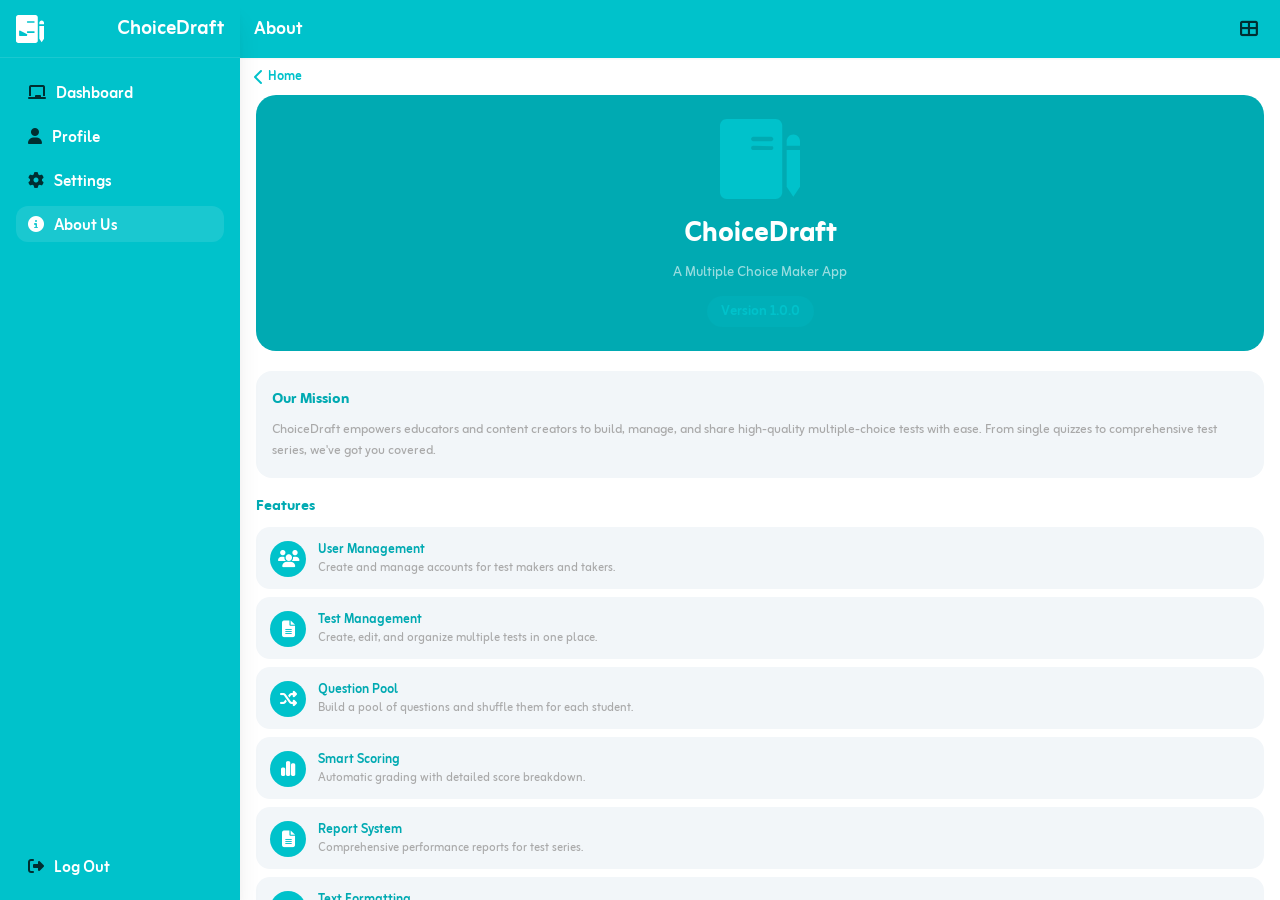
==== commit 351e386a: "Refactor CSS and JS for ChoiceDraft - Split monolithic styles.css into page-specific chunks. - Refac" ====
--- a/about.html
+++ b/about.html
@@ -4,13 +4,11 @@
   <meta charset="UTF-8">
   <meta name="viewport" content="width=device-width, initial-scale=1.0">
   <title>About - ChoiceDraft</title>
-  <link rel="stylesheet" href="styles.css">
-  <!-- Zain Font -->
-  <link rel="preconnect" href="https://fonts.googleapis.com">
-  <link rel="preconnect" href="https://fonts.gstatic.com" crossorigin>
-  <link href="https://fonts.googleapis.com/css2?family=Zain:wght@200;300;400;700;800;900&display=swap" rel="stylesheet">
-  <!-- Font Awesome -->
   <link rel="stylesheet" href="https://cdnjs.cloudflare.com/ajax/libs/font-awesome/6.5.1/css/all.min.css">
+    <link rel="stylesheet" href="css/global.css">
+  <link rel="stylesheet" href="css/components.css">
+  <link rel="stylesheet" href="css/dashboard.css">
+  <link rel="stylesheet" href="css/about.css">
 </head>
 <body>
   <div class="home-layout">
@@ -20,11 +18,10 @@
     <!-- Sidebar -->
     <aside class="sidebar" id="sidebar">
       <div class="sidebar-header flex items-center gap-3">
+        <!-- Logo -->
         <div class="sidebar-logo-icon">
-          <svg class="w-full h-full" fill="none" viewBox="0 0 150 150">
-            <path clip-rule="evenodd"
-              d="M137.5 29.1667C134.185 29.1667 131.005 30.4836 128.661 32.8278C126.317 35.172 125 38.3515 125 41.6667V50H150V41.6667C150 38.3515 148.683 35.172 146.339 32.8278C143.995 30.4836 140.815 29.1667 137.5 29.1667ZM150 58.3333H125V127.083L137.5 145.833L150 127.083V58.3333ZM0 12.5V137.5C0 140.815 1.31696 143.995 3.66117 146.339C6.00537 148.683 9.18479 150 12.5 150H104.167C107.482 150 110.661 148.683 113.005 146.339C115.35 143.995 116.667 140.815 116.667 137.5V12.5C116.667 9.18479 115.35 6.00537 113.005 3.66117C110.661 1.31696 107.482 0 104.167 0H12.5C9.18479 0 6.00537 1.31696 3.66117 3.66117C1.31696 6.00537 0 9.18479 0 12.5ZM58.3333 37.5C58.3333 36.3949 58.7723 35.3351 59.5537 34.5537C60.3351 33.7723 61.3949 33.3333 62.5 33.3333H95.8333C96.9384 33.3333 97.9982 33.7723 98.7796 34.5537C99.561 35.3351 100 36.3949 100 37.5C100 38.6051 99.561 39.6649 98.7796 40.4463C97.9982 41.2277 96.9384 41.6667 95.8333 41.6667H62.5C61.3949 41.6667 60.3351 41.2277 59.5537 40.4463C58.7723 39.6649 58.3333 38.6051 58.3333 37.5ZM62.5 50C61.3949 50 60.3351 50.439 59.5537 51.2204C58.7723 52.0018 58.3333 53.0616 58.3333 54.1667C58.3333 55.2717 58.7723 56.3315 59.5537 57.1129C60.3351 57.8943 61.3949 58.3333 62.5 58.3333H95.8333C96.9384 58.3333 97.9982 57.8943 98.7796 57.1129C99.561 56.3315 100 55.2717 100 54.1667C100 53.0616 99.561 52.0018 98.7796 51.2204C97.9982 104.167 96.9384 50 95.8333 50H62.5ZM58.3333 91.6667C58.3333 90.5616 58.7723 89.5018 59.5537 88.7204C60.3351 87.939 61.3949 87.5 62.5 87.5H95.8333C96.9384 87.5 97.9982 87.939 98.7796 88.7204C99.561 89.5018 100 90.5616 100 91.6667C100 92.7717 99.561 93.8315 98.7796 94.6129C97.9982 95.3943 96.9384 95.8333 95.8333 95.8333H62.5C61.3949 95.8333 60.3351 95.3943 59.5537 94.6129C58.7723 93.8315 58.3333 92.7717 58.3333 91.6667ZM62.5 104.167C61.3949 104.167 60.3351 104.606 59.5537 105.387C58.7723 106.168 58.3333 107.228 58.3333 108.333C58.3333 109.438 58.7723 110.498 59.5537 111.28C60.3351 112.061 61.3949 112.5 62.5 112.5H95.8333C96.9384 112.5 97.9982 112.061 98.7796 111.28C99.561 110.498 100 109.438 100 108.333C100 107.228 99.561 112.5 41.6667 112.5H20.8333C19.7283 112.5 18.6685 112.061 17.8871 111.28C17.1057 110.498 16.6667 109.438 16.6667 108.333V87.5C16.6667 86.3949 17.1057 85.3351 17.8871 84.5537C18.6685 83.7723 19.7283 83.3333 20.8333 83.3333ZM48.7792 40.4458C49.5382 39.66 49.9581 38.6075 49.9486 37.515C49.9391 36.4225 49.5009 35.3775 48.7284 34.6049C47.9559 33.8324 46.9108 33.3942 45.8183 33.3847C44.7258 33.3752 43.6733 33.7952 42.8875 34.5542L29.1667 48.275L23.7792 42.8875C22.9933 42.1285 21.9408 41.7085 20.8483 41.718C19.7558 41.7275 18.7108 42.1657 17.9383 42.9383C17.1657 43.7108 16.7275 44.7558 16.718 45.8483C16.7085 46.9408 17.1285 47.9933 17.8875 48.7792L29.1667 60.0583L48.7792 40.4458Z"
-              fill="white" fill-rule="evenodd" />
+          <svg viewBox="0 0 150 150" fill="none" class="w-full h-full">
+            <path clip-rule="evenodd" fill="currentColor" d="M137.5 29.1667C134.185 29.1667 131.005 30.4836 128.661 32.8278C126.317 35.172 125 38.3515 125 41.6667V50H150V41.6667C150 38.3515 148.683 35.172 146.339 32.8278C143.995 30.4836 140.815 29.1667 137.5 29.1667ZM150 58.3333H125V127.083L137.5 145.833L150 127.083V58.3333ZM0 12.5V137.5C0 140.815 1.31696 143.995 3.66117 146.339C6.00537 148.683 9.18479 150 12.5 150H104.167C107.482 150 110.661 148.683 113.005 146.339C115.35 143.995 116.667 140.815 116.667 137.5V12.5C116.667 9.18479 115.35 6.00537 113.005 3.66117C110.661 1.31696 107.482 0 104.167 0H12.5C9.18479 0 6.00537 1.31696 3.66117 3.66117C1.31696 6.00537 0 9.18479 0 12.5ZM58.3333 37.5C58.3333 36.3949 58.7723 35.3351 59.5537 34.5537C60.3351 33.7723 61.3949 33.3333 62.5 33.3333H95.8333C96.9384 33.3333 97.9982 33.7723 98.7796 34.5537C99.561 35.3351 100 36.3949 100 37.5C100 38.6051 99.561 39.6649 98.7796 40.4463C97.9982 41.2277 96.9384 41.6667 95.8333 41.6667H62.5C61.3949 41.6667 60.3351 41.2277 59.5537 40.4463C58.7723 39.6649 58.3333 38.6051 58.3333 37.5ZM62.5 50C61.3949 50 60.3351 50.439 59.5537 51.2204C58.7723 52.0018 58.3333 53.0616 58.3333 54.1667C58.3333 55.2717 58.7723 56.3315 59.5537 57.1129C60.3351 57.8943 61.3949 58.3333 62.5 58.3333H95.8333C96.9384 58.3333 97.9982 57.8943 98.7796 57.1129C99.561 56.3315 100 55.2717 100 54.1667C100 53.0616 99.561 52.0018 98.7796 51.2204C97.9982 50.439 96.9384 50 95.8333 50H62.5ZM58.3333 91.6667C58.3333 90.5616 58.7723 89.5018 59.5537 88.7204C60.3351 87.939 61.3949 87.5 62.5 87.5H95.8333C96.9384 87.5 97.9982 87.939 98.7796 88.7204C99.561 89.5018 100 90.5616 100 91.6667C100 92.7717 99.561 93.8315 98.7796 94.6129C97.9982 95.3943 96.9384 95.8333 95.8333 95.8333H62.5C61.3949 95.8333 60.3351 95.3943 59.5537 94.6129C58.7723 93.8315 58.3333 92.7717 58.3333 91.6667ZM62.5 104.167C61.3949 104.167 60.3351 104.606 59.5537 105.387C58.7723 106.168 58.3333 107.228 58.3333 108.333C58.3333 109.438 58.7723 110.498 59.5537 111.28C60.3351 112.061 61.3949 112.5 62.5 112.5H95.8333C96.9384 112.5 97.9982 112.061 98.7796 111.28C99.561 110.498 100 109.438 100 108.333C100 107.228 99.561 112.5 41.6667 112.5H20.8333C19.7283 112.5 18.6685 112.061 17.8871 111.28C17.1057 110.498 16.6667 109.438 16.6667 108.333V87.5C16.6667 86.3949 17.1057 85.3351 17.8871 84.5537C18.6685 83.7723 19.7283 83.3333 20.8333 83.3333ZM48.7792 40.4458C49.5382 39.66 49.9581 38.6075 49.9486 37.515C49.9391 36.4225 49.5009 35.3775 48.7284 34.6049C47.9559 33.8324 46.9108 33.3942 45.8183 33.3847C44.7258 33.3752 43.6733 33.7952 42.8875 34.5542L29.1667 48.275L23.7792 42.8875C22.9933 42.1285 21.9408 41.7085 20.8483 41.718C19.7558 41.7275 18.7108 42.1657 17.9383 42.9383C17.1657 43.7108 16.7275 44.7558 16.718 45.8483C16.7085 46.9408 17.1285 47.9933 17.8875 48.7792L29.1667 60.0583L48.7792 40.4458Z" />
           </svg>
         </div>
         <span class="auth-header-title sidebar-logo-text">ChoiceDraft</span>
--- a/css/global.css
+++ b/css/global.css
@@ -0,0 +1,1846 @@
+@import url('https://fonts.googleapis.com/css2?family=Zain:wght@400;700;800&display=swap');
+
+/* Reset & Variables */
+:root {
+  --primary: #00c2cb;
+  --primary-dark: #00aab2;
+  --secondary: #002e31;
+  --bg-color: #f2f6f9;
+  --white: #ffffff;
+  --text-main: #333333;
+  --text-light: #a9a9a9;
+  --border-light: #e0e0e0;
+  
+  --shadow-sm: 0 1px 2px 0 rgba(0, 0, 0, 0.05);
+  --shadow-md: 0 4px 6px -1px rgba(0, 0, 0, 0.1), 0 2px 4px -1px rgba(0, 0, 0, 0.06);
+  --shadow-xl: 0 20px 25px -5px rgba(0, 0, 0, 0.1), 0 8px 10px -6px rgba(0, 0, 0, 0.1);
+  --font-zain: 'Zain', sans-serif;
+}
+
+/* Header Utilities */
+.topbar-menu-icon { font-size: 28px; color: #002E31; }
+.topbar-home-icon { font-size: 24px; color: #002E31; }
+.topbar-title { font-family: 'Zain', sans-serif; font-weight: 700; font-size: 24px; color: white; }
+.main-scroll-area { flex: 1; overflow-y: auto; }
+.back-link-icon { font-size: 16px; }
+
+* {
+  box-sizing: border-box;
+  margin: 0;
+  padding: 0;
+}
+
+body, html {
+  font-family: var(--font-zain);
+  background-color: var(--white);
+  color: var(--text-main);
+  width: 100%;
+  height: 100%;
+  overflow-x: hidden;
+}
+
+button {
+  cursor: pointer;
+  background: none;
+  border: none;
+  font-family: inherit;
+  transition: all 0.2s ease-in-out;
+}
+
+a {
+  text-decoration: none;
+  color: inherit;
+}
+
+input {
+  font-family: inherit;
+}
+
+/* Common Layout Helpers */
+.flex { display: flex; }
+.flex-col { flex-direction: column; }
+.items-center { align-items: center; }
+.justify-center { justify-content: center; }
+.justify-between { justify-content: space-between; }
+.gap-2 { gap: 8px; }
+.gap-4 { gap: 16px; }
+.w-full { width: 100%; }
+.h-full { height: 100%; }
+.absolute { position: absolute; }
+.relative { position: relative; }
+.text-center { text-align: center; }
+
+/* Screens Base */
+.screen-container {
+  width: 100%;
+  max-width: 480px;
+  margin: 0 auto;
+  height: 100vh;
+  display: flex;
+  flex-direction: column;
+  position: relative;
+  overflow: hidden;
+  background-color: var(--white);
+  box-shadow: 0 0 20px rgba(0, 0, 0, 0.05); /* Matching auth desktop view */
+}
+
+.bg-app {
+  background-color: var(--bg-color);
+}
+
+.bg-white {
+  background-color: var(--white);
+}
+
+/* Typography */
+.text-primary { color: var(--primary); }
+.text-secondary { color: var(--secondary); }
+.text-light { color: var(--text-light); }
+.text-error { color: var(--error); }
+.font-bold { font-weight: 700; }
+.font-extrabold { font-weight: 800; }
+
+/* Background Utilities */
+.bg-cyan { background-color: var(--primary); }
+.bg-primary-dark { background-color: var(--primary-dark); }
+
+/* Spacing Utilities */
+.mt-1 { margin-top: 4px; }
+.mt-2 { margin-top: 8px; }
+.mt-4 { margin-top: 16px; }
+.p-4 { padding: 16px; }
+
+/* Text Utilities */
+.block { display: block; }
+.underline { text-decoration: underline; }
+.gap-3 { gap: 12px; }
+
+
+@media (min-width: 769px) {
+.topbar-logo-text {
+    display: none;
+  }
+}
+
+.home-content {
+  flex: 1;
+  padding: 32px;
+}
+
+.home-title {
+  font-size: 32px;
+  font-weight: 800;
+  color: var(--secondary);
+  margin-bottom: 24px;
+}
+
+.tests-grid {
+  display: grid;
+  grid-template-columns: repeat(auto-fill, minmax(300px, 1fr));
+  gap: 20px;
+}
+
+.test-card {
+  background-color: var(--white);
+  border-radius: 16px;
+  padding: 24px;
+  box-shadow: var(--shadow-md);
+  display: flex;
+  flex-direction: column;
+  gap: 12px;
+  border: 1px solid var(--border-light);
+}
+
+.test-card-header {
+  display: flex;
+  justify-content: space-between;
+  align-items: flex-start;
+}
+
+.test-status-badge {
+  padding: 4px 12px;
+  border-radius: 50px;
+  font-size: 13px;
+  font-weight: 700;
+}
+
+.badge-draft { background-color: #fef08a; color: #854d0e; }
+.badge-published { background-color: #bbf7d0; color: #166534; }
+
+.test-card-title {
+  font-size: 20px;
+  font-weight: 700;
+  color: var(--secondary);
+}
+
+.test-card-meta {
+  font-size: 14px;
+  color: var(--text-light);
+}
+
+.test-card-actions {
+  display: flex;
+  gap: 8px;
+  margin-top: auto;
+  padding-top: 16px;
+}
+
+.btn-secondary {
+  flex: 1;
+  background-color: var(--bg-color);
+  color: var(--secondary);
+  padding: 10px;
+  border-radius: 12px;
+  font-weight: 700;
+  font-size: 16px;
+  display: flex;
+  align-items: center;
+  justify-content: center;
+}
+
+.btn-secondary:hover {
+  background-color: #e2e8f0;
+}
+
+/* Extracted Utility Classes */
+.hidden { display: none !important; }
+
+/* Sidebar Close Button & Logo Text */
+.sidebar-close-btn {
+  margin-left: auto;
+  background: none;
+  border: none;
+  color: var(--white);
+  font-size: 20px;
+  cursor: pointer;
+  padding: 4px 8px;
+  border-radius: 8px;
+  opacity: 0.8;
+  transition: opacity 0.2s;
+}
+
+.sidebar-close-btn:hover {
+  opacity: 1;
+  background-color: rgba(255,255,255,0.1);
+}
+
+.sidebar-logo-text {
+  font-weight: 700;
+  font-size: 22px;
+  color: var(--white);
+  white-space: nowrap;
+}
+
+/* Sidebar User Info Block */
+.sidebar-user-block {
+  margin: 14px;
+  margin-bottom: 20px;
+  background-color: var(--primary-dark);
+  border-radius: 12px;
+  padding: 12px 14px;
+  display: flex;
+  align-items: center;
+  gap: 12px;
+}
+
+.user-avatar {
+  width: 44px;
+  height: 44px;
+  border-radius: 50%;
+  background-color: var(--secondary);
+  display: flex;
+  align-items: center;
+  justify-content: center;
+  font-weight: 700;
+  font-size: 20px;
+  color: var(--white);
+  flex-shrink: 0;
+}
+
+.user-details {
+  overflow: hidden;
+}
+
+.user-name {
+  font-weight: 700;
+  font-size: 17px;
+  color: var(--white);
+  white-space: nowrap;
+  overflow: hidden;
+  text-overflow: ellipsis;
+}
+
+.user-email {
+  font-size: 14px;
+  color: rgba(255,255,255,0.7);
+  white-space: nowrap;
+  overflow: hidden;
+  text-overflow: ellipsis;
+}
+
+/* Brand Logo SVG Styles */
+.brand-logo-icon {
+  width: 32px;
+  height: 32px;
+  flex-shrink: 0;
+}
+
+.sidebar-logo-icon {
+  width: 40px;
+  height: 40px;
+}
+
+.topbar-logo-icon {
+  width: 24px;
+  height: 24px;
+  color: var(--primary);
+}
+
+.topbar-search-input {
+  border: 1px solid var(--border-light);
+  border-radius: 20px;
+  padding: 4px 12px;
+  font-size: 14px;
+  width: 150px;
+  outline: none;
+  background-color: var(--bg-color);
+}
+
+/* Dashboard Tabs */
+.dashboard-tabs {
+  display: flex;
+  border-bottom: 1px solid var(--border-light);
+  margin: 12px 16px 0;
+}
+
+.tab-btn {
+  flex: 1;
+  padding: 10px;
+  font-weight: 700;
+  font-size: 18px;
+  color: var(--text-light);
+  border-bottom: 2px solid transparent;
+  transition: all 0.2s ease;
+}
+
+.tab-btn.active {
+  color: var(--primary);
+  border-bottom-color: var(--primary);
+}
+
+.home-content-header {
+  display: flex;
+  justify-content: space-between;
+  align-items: center;
+  margin-bottom: 24px;
+}
+
+.btn-create-new {
+  width: auto;
+  height: 48px;
+  padding: 0 24px;
+  border-radius: 12px;
+  font-size: 18px;
+  gap: 8px;
+}
+
+.tests-empty-state {
+  grid-column: 1 / -1;
+  display: flex;
+  flex-direction: column;
+  align-items: center;
+  justify-content: center;
+  padding: 64px 0;
+  color: var(--text-light);
+}
+
+.tests-empty-icon {
+  font-size: 48px;
+  color: var(--secondary);
+  opacity: 0.5;
+  margin-bottom: 16px;
+}
+
+.tests-error-state {
+  color: var(--error);
+  text-align: center;
+  width: 100%;
+  grid-column: 1 / -1;
+  padding: 24px;
+  background-color: #fee2e2;
+  border-radius: 8px;
+}
+
+/* Test Card enriched styles */
+.test-card-desc {
+  font-size: 14px;
+  color: var(--text-light);
+  margin-bottom: 10px;
+  line-height: 1.4;
+}
+
+.test-card-chips {
+  display: flex;
+  flex-wrap: wrap;
+  gap: 8px;
+  margin-bottom: 12px;
+}
+
+.test-card-chip {
+  display: inline-flex;
+  align-items: center;
+  gap: 4px;
+  background-color: #f2f6f9;
+  color: var(--text-light);
+  font-size: 13px;
+  padding: 3px 10px;
+  border-radius: 50px;
+}
+
+.test-card-chip i {
+  color: var(--primary);
+  font-size: 12px;
+}
+
+.test-card-footer {
+  display: flex;
+  align-items: center;
+  justify-content: space-between;
+  margin-top: 12px;
+  padding-top: 12px;
+  border-top: 1px solid #f0f0f0;
+  gap: 8px;
+  flex-wrap: wrap;
+}
+
+.test-card-badges {
+  display: flex;
+  gap: 6px;
+  flex-wrap: wrap;
+}
+
+.test-card-badge-owner {
+  display: inline-flex;
+  align-items: center;
+  background-color: var(--secondary);
+  color: var(--white);
+  font-size: 12px;
+  font-weight: 700;
+  padding: 2px 10px;
+  border-radius: 50px;
+}
+
+.test-card-badge-collab {
+  display: inline-flex;
+  align-items: center;
+  background-color: #f2f6f9;
+  color: var(--text-light);
+  font-size: 12px;
+  padding: 2px 10px;
+  border-radius: 50px;
+}
+
+.tests-loading-state {
+  color: var(--text-light);
+  text-align: center;
+  padding: 48px 0;
+}
+
+/* About Screen Styles */
+.about-hero {
+  margin: 0 16px 20px;
+  background-color: var(--primary-dark);
+  border-radius: 20px;
+  padding: 24px;
+  display: flex;
+  flex-direction: column;
+  align-items: center;
+  text-align: center;
+}
+
+.about-hero-logo {
+  width: 80px;
+  height: 80px;
+  margin-bottom: 12px;
+  color: var(--primary);
+}
+
+.about-hero-title {
+  font-weight: 800;
+  font-size: 30px;
+  color: var(--white);
+  margin-bottom: 4px;
+}
+
+.about-hero-subtitle {
+  font-size: 16px;
+  color: rgba(255,255,255,0.6);
+  margin-bottom: 12px;
+}
+
+.about-hero-version {
+  background-color: rgba(0, 194, 203, 0.2);
+  border-radius: 50px;
+  padding: 4px 14px;
+  font-size: 14px;
+  color: var(--primary);
+  font-weight: 700;
+}
+
+.about-section-container {
+  padding: 0 16px 24px;
+  display: flex;
+  flex-direction: column;
+  gap: 16px;
+}
+
+.about-card {
+  background-color: #f2f6f9;
+  border-radius: 16px;
+  padding: 16px;
+}
+
+.about-card-title {
+  font-weight: 800;
+  font-size: 18px;
+  color: var(--primary-dark);
+  margin-bottom: 8px;
+}
+
+.about-card-text {
+  font-size: 15px;
+  color: #a9a9a9;
+  line-height: 1.6;
+}
+
+.about-feature-grid {
+  display: grid;
+  grid-template-columns: 1fr;
+  gap: 8px;
+}
+
+.about-feature-item {
+  display: flex;
+  align-items: flex-start;
+  gap: 12px;
+  background-color: #f2f6f9;
+  border-radius: 14px;
+  padding: 12px 14px;
+}
+
+.about-feature-icon {
+  width: 36px;
+  height: 36px;
+  border-radius: 50%;
+  background-color: var(--primary);
+  display: flex;
+  align-items: center;
+  justify-content: center;
+  flex-shrink: 0;
+  margin-top: 2px;
+  color: var(--white);
+  font-size: 17px;
+}
+
+.about-feature-name {
+  font-weight: 700;
+  font-size: 16px;
+  color: var(--primary-dark);
+}
+
+.about-feature-desc {
+  font-size: 13px;
+  color: #a9a9a9;
+  line-height: 1.4;
+}
+
+.about-privacy-banner {
+  display: flex;
+  align-items: flex-start;
+  gap: 8px;
+  background-color: #f0fffe;
+  border: 1px solid rgba(0, 194, 203, 0.3);
+  border-radius: 14px;
+  padding: 12px 14px;
+}
+
+.about-privacy-icon {
+  color: var(--primary);
+  margin-top: 2px;
+  flex-shrink: 0;
+  font-size: 16px;
+}
+
+.about-privacy-text {
+  font-size: 13px;
+  color: #a9a9a9;
+  line-height: 1.5;
+}
+
+.back-link {
+  display: flex;
+  align-items: center;
+  gap: 4px;
+  padding: 10px 16px;
+  color: var(--primary);
+  font-weight: 700;
+  font-size: 16px;
+  text-decoration: none;
+}
+
+/* Test Detail Screen Styles */
+.detail-hero {
+  margin: 0 16px 16px;
+  background-color: var(--primary-dark);
+  border-radius: 20px;
+  padding: 20px;
+}
+
+.detail-title {
+  font-weight: 800;
+  font-size: 22px;
+  color: var(--white);
+  margin-bottom: 8px;
+}
+
+.detail-desc {
+  font-size: 15px;
+  color: rgba(255,255,255,0.7);
+  margin-bottom: 14px;
+  line-height: 1.4;
+}
+
+.detail-chips {
+  display: flex;
+  flex-wrap: wrap;
+  gap: 10px;
+}
+
+.detail-chip {
+  display: flex;
+  align-items: center;
+  gap: 5px;
+  background-color: rgba(255,255,255,0.1);
+  border-radius: 50px;
+  padding: 4px 10px;
+  font-size: 13px;
+  color: var(--white);
+}
+
+.detail-badges {
+  display: flex;
+  gap: 8px;
+  margin-top: 12px;
+}
+
+.detail-result-card {
+  margin: 0 16px 16px;
+  background-color: #f0fffe;
+  border: 1px solid rgba(0, 194, 203, 0.3);
+  border-radius: 16px;
+  padding: 16px;
+}
+
+.detail-result-score-circle {
+  width: 54px;
+  height: 54px;
+  border-radius: 50%;
+  display: flex;
+  align-items: center;
+  justify-content: center;
+  font-weight: 800;
+  font-size: 16px;
+  color: var(--white);
+}
+
+.detail-feedback-box {
+  margin-top: 12px;
+  padding: 12px;
+  background-color: var(--white);
+  border-radius: 10px;
+}
+
+.action-section-title {
+  font-weight: 700;
+  font-size: 16px;
+  color: #a9a9a9;
+  margin-bottom: 10px;
+  text-transform: uppercase;
+}
+
+.detail-actions-container {
+  padding: 0 16px 24px;
+}
+
+.detail-action-group {
+  display: flex;
+  flex-direction: column;
+  gap: 10px;
+  margin-bottom: 20px;
+}
+
+.detail-action-btn {
+  display: flex;
+  align-items: center;
+  gap: 14px;
+  border-radius: 14px;
+  padding: 14px 16px;
+  width: 100%;
+  text-align: left;
+  border: none;
+  cursor: pointer;
+  transition: opacity 0.2s;
+}
+
+.detail-action-btn:disabled {
+  opacity: 0.4;
+  cursor: default;
+}
+
+.detail-action-icon {
+  width: 40px;
+  height: 40px;
+  border-radius: 50%;
+  display: flex;
+  align-items: center;
+  justify-content: center;
+  flex-shrink: 0;
+}
+
+.detail-action-label {
+  font-weight: 700;
+  font-size: 17px;
+}
+
+.detail-action-sub {
+  font-size: 13px;
+}
+
+.detail-action-arrow {
+  margin-left: auto;
+  transform: rotate(180deg);
+}
+
+.bg-f2f6f9 { background-color: #f2f6f9; }
+.text-primary-dark { color: var(--primary-dark); }
+.text-a9a9a9 { color: #a9a9a9; }
+.text-cyan { color: var(--primary); }
+.text-white-70 { color: rgba(255,255,255,0.7); }
+
+.font-800 { font-weight: 800; }
+.font-700 { font-weight: 700; }
+.font-zain { font-family: 'Zain', sans-serif; }
+.bg-passing { background-color: var(--primary); }
+.bg-failing { background-color: var(--error); }
+.text-passing { color: var(--primary); }
+.text-failing { color: var(--error); }
+
+.score-points-text { font-size: 14px; }
+.score-status-text { font-size: 14px; }
+.feedback-header-text { font-size: 13px; }
+.feedback-content-text { font-size: 14px; }
+
+/* Test Builder Styles */
+.builder-section {
+  background-color: #f2f6f9;
+  border-radius: 16px;
+  padding: 16px;
+  margin: 0 16px 20px;
+}
+
+.builder-label {
+  display: block;
+  font-family: var(--font-zain);
+  font-weight: 700;
+  font-size: 16px;
+  color: var(--primary-dark);
+  margin-bottom: 6px;
+}
+
+.builder-input, .builder-textarea {
+  width: 100%;
+  background-color: var(--white);
+  border: 2px solid #e0e0e0;
+  border-radius: 12px;
+  padding: 10px 14px;
+  outline: none;
+  font-family: var(--font-zain);
+  font-size: 15px;
+  transition: border-color 0.2s;
+}
+
+.builder-input:focus, .builder-textarea:focus {
+  border-color: var(--primary);
+}
+
+.builder-toggle-row {
+  display: flex;
+  align-items: center;
+  gap: 12px;
+  padding: 14px 0;
+  border-bottom: 1px solid #f0f0f0;
+}
+
+.builder-toggle-row:last-child {
+  border-bottom: none;
+}
+
+.builder-toggle-icon {
+  width: 38px;
+  height: 38px;
+  border-radius: 50%;
+  background-color: #f2f6f9;
+  display: flex;
+  align-items: center;
+  justify-content: center;
+  flex-shrink: 0;
+}
+
+.builder-toggle-btn {
+  position: relative;
+  width: 50px;
+  height: 28px;
+  border-radius: 50px;
+  border: none;
+  cursor: pointer;
+  transition: background-color 0.2s;
+}
+
+.builder-toggle-dot {
+  position: absolute;
+  top: 3px;
+  width: 22px;
+  height: 22px;
+  background-color: var(--white);
+  border-radius: 50%;
+  box-shadow: 0 1px 2px rgba(0,0,0,0.1);
+  transition: transform 0.2s;
+}
+
+.builder-toggle-btn.active {
+  background-color: var(--primary);
+}
+
+.builder-toggle-btn.active .builder-toggle-dot {
+  transform: translateX(24px);
+}
+
+.builder-toggle-btn:not(.active) {
+  background-color: #e0e0e0;
+}
+
+.builder-toggle-btn:not(.active) .builder-toggle-dot {
+  transform: translateX(3px);
+}
+
+.builder-question-summary {
+  background-color: var(--primary-dark);
+  border-radius: 16px;
+  padding: 16px;
+  margin: 0 16px 20px;
+  display: flex;
+  align-items: center;
+  justify-content: space-between;
+  color: var(--white);
+}
+
+.builder-save-btn {
+  width: calc(100% - 32px);
+  height: 54px;
+  margin: 0 16px 24px;
+  border-radius: 50px;
+  border: none;
+  display: flex;
+  align-items: center;
+  justify-content: center;
+  font-family: var(--font-zain);
+  font-weight: 700;
+  font-size: 20px;
+  color: var(--white);
+  cursor: pointer;
+  transition: background-color 0.2s;
+}
+
+.builder-save-btn.default { background-color: var(--primary); }
+.builder-save-btn.saved { background-color: var(--primary-dark); }
+
+.icon-mr { margin-right: 6px; }
+.mb-0 { margin-bottom: 0; }
+.flex-1 { flex: 1; }
+
+/* Extracted Inline Styles & Utility Classes */
+.password-input-wrapper { position: relative; }
+.password-input { padding-right: 48px !important; }
+.auth-submit-btn { margin-top: 8px; }
+.link-underline { text-decoration: underline; }
+.auth-demo-wrapper { margin-top: auto; padding-top: 32px; }
+
+.section-spacing { margin-bottom: 16px !important; }
+.btn-spacing { margin-top: 16px !important; }
+
+/* Action Modal Styles */
+.action-modal-overlay {
+  align-items: center;
+  justify-content: center;
+  z-index: 60;
+}
+
+.action-modal-card {
+  width: 90%;
+  max-width: 400px;
+  padding: 24px;
+  position: relative;
+}
+
+.action-modal-close-btn {
+  color: var(--secondary);
+  position: absolute;
+  top: 12px;
+  right: 12px;
+  font-size: 20px;
+}
+
+.action-modal-title { margin-bottom: 8px; }
+.action-modal-text { margin-bottom: 24px; font-size: 16px; }
+.action-modal-confirm-btn { height: 48px; }
+
+/* Profile Styles */
+.profile-avatar-container {
+  width: 140px;
+  height: 140px;
+  border-radius: 50%;
+  background: linear-gradient(135deg, var(--primary) 0%, var(--primary-dark) 100%);
+  color: var(--white);
+  display: flex;
+  align-items: center;
+  justify-content: center;
+  font-size: 60px;
+  margin: 0 auto 28px;
+  box-shadow: 0 10px 25px -5px rgba(0, 194, 203, 0.4);
+  border: 4px solid var(--white);
+  font-family: var(--font-zain);
+  font-weight: 800;
+}
+
+.profile-card { max-width: 600px; margin: 0 auto 32px; padding: 40px 32px; }
+.profile-name { font-family: var(--font-zain); font-size: 38px; font-weight: 800; color: var(--secondary); margin-bottom: 2px; }
+.profile-email { font-family: var(--font-zain); font-size: 20px; font-weight: 400; color: var(--text-light); margin-bottom: 32px; }
+.profile-divider { margin-bottom: 24px; }
+.profile-info-val { margin-left: 8px; }
+.profile-edit-btn { margin-top: 32px; }
+
+/* Settings Styles */
+.settings-section { margin-bottom: 32px; }
+.settings-section.last-section { margin-bottom: 0; }
+
+.settings-section-title {
+  font-family: var(--font-zain);
+  font-size: 24px;
+  color: var(--secondary);
+  font-weight: 800;
+  margin-bottom: 20px;
+  border-bottom: 2px solid var(--border-light);
+  padding-bottom: 10px;
+  letter-spacing: 0.5px;
+}
+
+.setting-item {
+  display: flex;
+  justify-content: space-between;
+  align-items: center;
+  padding: 16px 0;
+  border-bottom: 1px solid #f8f8f8;
+}
+
+.setting-item:last-child {
+  border-bottom: none;
+}
+
+.setting-text {
+  font-family: var(--font-zain);
+  font-size: 22px;
+  font-weight: 700;
+  color: var(--text-main);
+  line-height: 1;
+}
+
+.setting-subtext {
+  font-family: var(--font-zain);
+  font-size: 16px;
+  color: var(--text-light);
+  display: block;
+  margin-top: 6px;
+  font-weight: 400;
+}
+
+.settings-card { max-width: 600px; margin: 0 auto; }
+.settings-chevron-btn { width: auto; padding: 8px 16px; }
+
+.toggle-switch {
+  position: relative;
+  display: inline-block;
+  width: 50px;
+  height: 28px;
+}
+
+.toggle-switch input {
+  opacity: 0;
+  width: 0;
+  height: 0;
+}
+
+.toggle-slider {
+  position: absolute;
+  cursor: pointer;
+  top: 0; left: 0; right: 0; bottom: 0;
+  background-color: var(--text-light);
+  transition: .4s;
+  border-radius: 34px;
+}
+
+.toggle-slider:before {
+  position: absolute;
+  content: "";
+  height: 20px;
+  width: 20px;
+  left: 4px;
+  bottom: 4px;
+  background-color: white;
+  transition: .4s;
+  border-radius: 50%;
+}
+
+input:checked + .toggle-slider {
+  background-color: var(--primary);
+}
+
+input:checked + .toggle-slider:before {
+  transform: translateX(22px);
+}
+
+/* Floating Action Button */
+.fab-btn {
+  position: fixed;
+  bottom: 24px;
+  right: 24px;
+  z-index: 100;
+  display: flex;
+  align-items: center;
+  gap: 10px;
+  padding: 14px 28px;
+  border-radius: 50px;
+  background-color: var(--primary);
+  color: white;
+  font-weight: 700;
+  font-size: 18px;
+  box-shadow: 0 10px 25px -5px rgba(0, 194, 203, 0.4);
+  transition: all 0.2s ease;
+  border: none;
+  cursor: pointer;
+}
+
+.fab-btn:hover {
+  transform: translateY(-4px) scale(1.02);
+  background-color: var(--primary-dark);
+  box-shadow: 0 15px 30px -5px rgba(0, 194, 203, 0.5);
+}
+
+/* Desktop Overrides */
+@media (min-width: 769px) {
+  .sidebar-close-btn,
+  #menuToggleBtn {
+    display: none !important;
+  }
+}
+
+/* Test Builder */
+.builder-section {
+  padding: 16px;
+  background-color: #f2f6f9;
+  border-radius: 16px;
+  margin-bottom: 20px;
+}
+
+.builder-section-title {
+  font-family: 'Zain', sans-serif;
+  font-weight: 800;
+  font-size: 18px;
+  color: #002e31;
+  margin-bottom: 14px;
+}
+
+.builder-setting-row {
+  display: flex;
+  align-items: center;
+  gap: 12px;
+  padding: 14px 0;
+  border-bottom: 1px solid #f0f0f0;
+}
+
+.builder-setting-icon {
+  width: 38px;
+  height: 38px;
+  border-radius: 50%;
+  background-color: #f2f6f9;
+  display: flex;
+  align-items: center;
+  justify-content: center;
+  flex-shrink: 0;
+  color: #002e31;
+  font-size: 18px;
+}
+
+.setting-label {
+  font-family: 'Zain', sans-serif;
+  font-weight: 700;
+  font-size: 17px;
+  color: #002e31;
+  line-height: 1.2;
+}
+
+.setting-sub {
+  font-family: 'Zain', sans-serif;
+  font-size: 13px;
+  color: #a9a9a9;
+}
+
+.builder-number-input {
+  width: 60px;
+  background-color: white;
+  border: 2px solid #e0e0e0;
+  border-radius: 10px;
+  padding: 6px 8px;
+  text-align: center;
+  outline: none;
+  font-family: 'Zain', sans-serif;
+  font-weight: 700;
+  font-size: 15px;
+}
+
+.builder-number-input:focus {
+  border-color: var(--primary);
+}
+
+.setting-unit {
+  font-family: 'Zain', sans-serif;
+  font-size: 13px;
+  color: #a9a9a9;
+}
+
+.builder-summary-card {
+  background-color: #002e31;
+  border-radius: 16px;
+  padding: 16px;
+  margin-bottom: 20px;
+  color: white;
+}
+
+.summary-count {
+  font-family: 'Zain', sans-serif;
+  font-weight: 800;
+  font-size: 18px;
+  margin-bottom: 2px;
+}
+
+.summary-total {
+  font-family: 'Zain', sans-serif;
+  font-size: 14px;
+  color: rgba(255, 255, 255, 0.6);
+}
+
+.summary-manage-btn {
+  background-color: var(--primary);
+  border-radius: 50px;
+  padding: 8px 16px;
+  border: none;
+  color: white;
+  font-family: 'Zain', sans-serif;
+  font-weight: 700;
+  font-size: 15px;
+  cursor: pointer;
+  display: flex;
+  align-items: center;
+  gap: 6px;
+  transition: opacity 0.2s;
+}
+
+.summary-manage-btn:hover {
+  opacity: 0.9;
+}
+
+.builder-save-btn {
+  height: 54px;
+  border-radius: 50px;
+  font-size: 20px;
+  font-weight: 700;
+  margin-bottom: 24px;
+}
+
+.error-banner {
+  display: flex;
+  align-items: center;
+  gap: 8px;
+  background-color: #fef2f2;
+  border: 1px solid #fecaca;
+  border-radius: 12px;
+  padding: 10px 14px;
+  margin-bottom: 16px;
+  color: #ef4444;
+  font-family: 'Zain', sans-serif;
+  font-size: 15px;
+}
+
+/* Question Pool */
+.pool-action-btn {
+  display: flex;
+  align-items: center;
+  gap: 6px;
+  padding: 6px 14px;
+  border-radius: 50px;
+  border: 2px solid;
+  font-family: 'Zain', sans-serif;
+  font-weight: 700;
+  font-size: 14px;
+  cursor: pointer;
+}
+
+.pool-stat-val {
+  font-family: 'Zain', sans-serif;
+  font-weight: 800;
+  font-size: 22px;
+  color: #002e31;
+  line-height: 1;
+  margin-bottom: 2px;
+}
+
+.pool-stat-label {
+  font-family: 'Zain', sans-serif;
+  font-size: 12px;
+  color: #a9a9a9;
+}
+
+.tag-filter-btn {
+  display: flex;
+  align-items: center;
+  gap: 6px;
+  padding: 6px 14px;
+  border-radius: 50px;
+  border: 1px solid #e0e0e0;
+  background-color: white;
+  color: #a9a9a9;
+  font-family: 'Zain', sans-serif;
+  font-weight: 700;
+  font-size: 14px;
+  cursor: pointer;
+  white-space: nowrap;
+  transition: all 0.2s;
+}
+
+.tag-filter-btn.active {
+  background-color: var(--primary);
+  border-color: var(--primary);
+  color: white;
+}
+
+.pool-question-card {
+  background-color: var(--white);
+  border-radius: 16px;
+  padding: 20px;
+  margin-bottom: 16px;
+  border: 1px solid var(--border-light);
+  box-shadow: var(--shadow-sm);
+  transition: transform 0.2s ease, box-shadow 0.2s ease;
+}
+
+.pool-question-card:hover {
+  transform: translateY(-2px);
+  box-shadow: var(--shadow-md);
+}
+
+.pool-q-index {
+  width: 24px;
+  height: 24px;
+  border-radius: 50%;
+  background-color: #002e31;
+  color: white;
+  display: flex;
+  align-items: center;
+  justify-content: center;
+  font-size: 13px;
+  font-weight: 700;
+  flex-shrink: 0;
+}
+
+.pool-q-tag {
+  background-color: #e0f8f9;
+  color: var(--primary);
+  padding: 2px 8px;
+  border-radius: 50px;
+  font-size: 12px;
+  font-weight: 700;
+}
+
+.pool-q-points {
+  background-color: #e6ecef;
+  color: #002e31;
+  padding: 2px 8px;
+  border-radius: 50px;
+  font-size: 12px;
+}
+
+.pool-q-text {
+  font-family: var(--font-zain);
+  font-size: 18px;
+  font-weight: 700;
+  color: var(--secondary);
+  line-height: 1.3;
+  margin-top: 8px;
+  margin-bottom: 12px;
+}
+
+.pool-choice-row {
+  display: flex;
+  align-items: center;
+  gap: 10px;
+  padding: 8px 14px;
+  border-radius: 10px;
+  background-color: #f8fafb;
+  font-family: var(--font-zain);
+  font-size: 16px;
+  color: var(--text-main);
+  border: 1px solid transparent;
+  transition: all 0.2s ease;
+}
+
+.pool-choice-row.correct {
+  background-color: var(--primary);
+  color: var(--white);
+  font-weight: 700;
+  border-color: var(--primary);
+}
+
+.pool-edit-circle {
+  width: 34px;
+  height: 34px;
+  border-radius: 50%;
+  background-color: #002e31;
+  color: white;
+  border: none;
+  display: flex;
+  align-items: center;
+  justify-content: center;
+  cursor: pointer;
+}
+
+.pool-delete-circle {
+  width: 34px;
+  height: 34px;
+  border-radius: 50%;
+  background-color: #fef2f2;
+  color: #ef4444;
+  border: none;
+  display: flex;
+  align-items: center;
+  justify-content: center;
+  cursor: pointer;
+}
+
+/* Modal */
+.modal-overlay {
+  position: fixed;
+  inset: 0;
+  background-color: rgba(0, 0, 0, 0.4);
+  z-index: 1000;
+  display: flex;
+  align-items: center;
+  justify-content: center;
+  padding: 24px;
+}
+
+.modal-content {
+  background-color: white;
+  border-radius: 20px;
+  padding: 24px;
+  width: 100%;
+  max-width: 400px;
+}
+
+.modal-title {
+  font-family: 'Zain', sans-serif;
+  font-weight: 800;
+  font-size: 20px;
+  color: #002e31;
+}
+
+.modal-text {
+  font-family: 'Zain', sans-serif;
+  font-size: 16px;
+  color: #a9a9a9;
+  margin-top: 8px;
+}
+
+.btn-outline {
+  height: 44px;
+  border-radius: 50px;
+  border: 2px solid #e0e0e0;
+  background: none;
+  color: #a9a9a9;
+  font-family: 'Zain', sans-serif;
+  font-weight: 700;
+  font-size: 17px;
+  cursor: pointer;
+}
+
+.btn-danger {
+  height: 44px;
+  border-radius: 50px;
+  background-color: #ef4444;
+  color: white;
+  border: none;
+  font-family: 'Zain', sans-serif;
+  font-weight: 700;
+  font-size: 17px;
+  cursor: pointer;
+}
+
+/* Question Editor */
+.editor-toolbar {
+  display: flex;
+  gap: 8px;
+  padding: 8px;
+  background-color: #f2f6f9;
+  border-radius: 12px 12px 0 0;
+  border: 1px solid #e0e0e0;
+  border-bottom: none;
+}
+
+.toolbar-btn {
+  width: 36px;
+  height: 32px;
+  border-radius: 8px;
+  border: 1px solid #e0e0e0;
+  background-color: white;
+  color: #002e31;
+  display: flex;
+  align-items: center;
+  justify-content: center;
+  cursor: pointer;
+  transition: all 0.2s;
+}
+
+.toolbar-btn.active {
+  background-color: #002e31;
+  color: white;
+  border-color: #002e31;
+}
+
+.toolbar-hint {
+  font-family: 'Zain', sans-serif;
+  font-size: 12px;
+  color: #a9a9a9;
+  align-self: center;
+  margin-left: 4px;
+}
+
+.editor-textarea {
+  width: 100%;
+  border: 1px solid #e0e0e0;
+  border-radius: 0 0 12px 12px;
+  padding: 10px 14px;
+  outline: none;
+  resize: none;
+  font-family: 'Zain', sans-serif;
+  font-size: 16px;
+  transition: border-color 0.2s;
+}
+
+.editor-textarea:focus {
+  border-color: var(--primary);
+}
+
+.editor-preview {
+  background-color: #f0fffe;
+  border-radius: 10px;
+  padding: 8px 14px;
+  margin-top: 8px;
+}
+
+.preview-label {
+  font-family: 'Zain', sans-serif;
+  font-size: 12px;
+  color: #a9a9a9;
+  margin-bottom: 2px;
+}
+
+.preview-text {
+  font-family: 'Zain', sans-serif;
+  font-size: 15px;
+  color: #002e31;
+  line-height: 1.4;
+}
+
+.choice-mark-btn {
+  width: 36px;
+  height: 36px;
+  border-radius: 50%;
+  border: 2px solid #e0e0e0;
+  background-color: white;
+  color: #a9a9a9;
+  font-family: 'Zain', sans-serif;
+  font-weight: 700;
+  font-size: 14px;
+  display: flex;
+  align-items: center;
+  justify-content: center;
+  cursor: pointer;
+  flex-shrink: 0;
+  transition: all 0.2s;
+}
+
+.choice-mark-btn.active {
+  background-color: var(--primary);
+  border-color: var(--primary);
+  color: white;
+}
+
+.choice-input {
+  border: 2px solid #e0e0e0;
+  border-radius: 12px;
+  padding: 10px 12px;
+  outline: none;
+  font-family: 'Zain', sans-serif;
+  font-size: 15px;
+  transition: all 0.2s;
+}
+
+.choice-input.active {
+  border-color: var(--primary);
+  background-color: #f0fffe;
+}
+
+.choice-delete-btn {
+  background: none;
+  border: none;
+  color: #ef4444;
+  font-size: 18px;
+  cursor: pointer;
+  padding: 4px;
+}
+
+.link-btn-small {
+  display: flex;
+  align-items: center;
+  gap: 4px;
+  background: none;
+  border: none;
+  color: var(--primary);
+  font-family: 'Zain', sans-serif;
+  font-weight: 700;
+  font-size: 14px;
+  cursor: pointer;
+}
+
+.input-label-bold {
+  font-family: 'Zain', sans-serif;
+  font-weight: 700;
+  font-size: 17px;
+  color: #002e31;
+}
+/* Test Engine */
+.take-test-layout {
+  min-height: 100vh;
+  display: flex;
+  flex-direction: column;
+  background-color: var(--bg-app);
+}
+
+.test-progress-container {
+  padding: 16px 20px;
+  background-color: white;
+  border-bottom: 1px solid var(--border-light);
+}
+
+.test-progress-bar {
+  height: 8px;
+  background-color: #f2f6f9;
+  border-radius: 50px;
+  overflow: hidden;
+  margin-top: 8px;
+}
+
+.test-progress-fill {
+  height: 100%;
+  background-color: var(--primary);
+  width: 0%;
+  transition: width 0.3s ease;
+}
+
+.test-question-area {
+  flex: 1;
+  padding: 24px 20px;
+  overflow-y: auto;
+}
+
+.test-question-header {
+  display: flex;
+  justify-content: space-between;
+  align-items: center;
+  margin-bottom: 16px;
+}
+
+.test-timer {
+  font-family: var(--font-zain);
+  font-weight: 800;
+  font-size: 18px;
+  color: var(--secondary);
+  display: flex;
+  align-items: center;
+  gap: 6px;
+}
+
+.test-timer.urgent {
+  color: #ef4444;
+  animation: pulse-red 1s infinite;
+}
+
+@keyframes pulse-red {
+  0% { opacity: 1; }
+  50% { opacity: 0.5; }
+  100% { opacity: 1; }
+}
+
+.choice-selection-btn {
+  width: 100%;
+  display: flex;
+  align-items: center;
+  gap: 12px;
+  padding: 16px 20px;
+  background-color: white;
+  border: 1px solid var(--border-light);
+  border-radius: 16px;
+  margin-bottom: 12px;
+  cursor: pointer;
+  transition: all 0.2s ease;
+  text-align: left;
+}
+
+.choice-selection-btn:hover {
+  border-color: var(--primary);
+  background-color: #f0fbfc;
+}
+
+.choice-selection-btn.selected {
+  border-color: var(--primary);
+  background-color: #e0f8f9;
+  box-shadow: 0 4px 12px rgba(0, 194, 203, 0.1);
+}
+
+.choice-letter {
+  width: 32px;
+  height: 32px;
+  border-radius: 50%;
+  background-color: #f2f6f9;
+  display: flex;
+  align-items: center;
+  justify-content: center;
+  font-family: var(--font-zain);
+  font-weight: 800;
+  color: var(--secondary);
+  flex-shrink: 0;
+  transition: all 0.2s ease;
+}
+
+.choice-selection-btn.selected .choice-letter {
+  background-color: var(--primary);
+  color: white;
+}
+
+.test-footer {
+  padding: 20px;
+  background-color: white;
+  border-top: 1px solid var(--border-light);
+  display: flex;
+  gap: 12px;
+}
+
+/* Results Screen */
+.result-card-main {
+  background: linear-gradient(135deg, var(--secondary) 0%, #001a1d 100%);
+  color: white;
+  padding: 40px 24px;
+  border-radius: 24px;
+  text-align: center;
+  margin: 20px;
+  box-shadow: 0 12px 30px rgba(0, 46, 49, 0.2);
+}
+
+.result-score-circle {
+  width: 120px;
+  height: 120px;
+  border-radius: 50%;
+  border: 6px solid var(--primary);
+  display: flex;
+  flex-direction: column;
+  align-items: center;
+  justify-content: center;
+  margin: 0 auto 24px;
+}
+
+.result-score-val {
+  font-family: var(--font-zain);
+  font-size: 36px;
+  font-weight: 800;
+  line-height: 1;
+}
+
+.result-score-label {
+  font-family: var(--font-zain);
+  font-size: 14px;
+  opacity: 0.7;
+}
+
+.result-status-badge {
+  display: inline-block;
+  padding: 6px 20px;
+  border-radius: 50px;
+  font-family: var(--font-zain);
+  font-weight: 800;
+  font-size: 20px;
+  margin-top: 12px;
+}
+
+.badge-res-passed { background-color: var(--primary); color: white; }
+.badge-res-failed { background-color: #ef4444; color: white; }
+
+.review-item {
+  background-color: white;
+  border-radius: 16px;
+  padding: 16px;
+  margin-bottom: 12px;
+  border: 1px solid var(--border-light);
+}
+
+.review-q-text {
+  font-family: var(--font-zain);
+  font-weight: 800;
+  font-size: 17px;
+  color: var(--secondary);
+  margin-bottom: 10px;
+}
+
+.review-choice {
+  display: flex;
+  align-items: center;
+  gap: 8px;
+  font-family: var(--font-zain);
+  font-size: 15px;
+  padding: 6px 0;
+}
+
+.review-choice.user-selected { font-weight: 700; }
+.review-choice.correct { color: var(--primary); }
+.review-choice.wrong { color: #ef4444; }
+
+/* Global Animations */
+@keyframes page-fade-in {
+  from { opacity: 0; transform: translateY(10px); }
+  to { opacity: 1; transform: translateY(0); }
+}
+
+.fade-in {
+  animation: page-fade-in 0.4s ease-out forwards;
+}
+
+/* Onboarding Specific Styles */
+.onboarding-skip-btn {
+  position: absolute;
+  top: 60px;
+  right: 28px;
+  color: #a9a9a9;
+  z-index: 10;
+  font-family: var(--font-zain);
+  font-weight: 700;
+  font-size: 16px;
+  letter-spacing: 1px;
+}
+
+.onboarding-content-area {
+  flex: 1;
+  display: flex;
+  flex-direction: column;
+  padding: 80px 28px 24px;
+}
+
+.onboarding-title {
+  font-family: var(--font-zain);
+  font-weight: 800;
+  font-size: 42px;
+  line-height: 1.1;
+  color: var(--secondary);
+  margin-bottom: 12px;
+}
+
+.onboarding-subtitle {
+  font-family: var(--font-zain);
+  font-weight: 400;
+  font-size: 18px;
+  color: var(--text-light);
+  line-height: 1.4;
+  margin-bottom: 32px;
+}
+
+.onboarding-illustration {
+  width: 100%;
+  max-width: 300px;
+  aspect-ratio: 1;
+}
+
+.onboarding-controls-area {
+  padding: 0 28px 48px;
+  display: flex;
+  flex-direction: column;
+  align-items: center;
+  gap: 32px;
+}
+
+.onboarding-dot {
+  width: 10px;
+  height: 10px;
+  border-radius: 50%;
+  transition: background-color 0.3s ease;
+}
+
+.onboarding-dot.active {
+  background-color: var(--primary);
+}
+
+.onboarding-dot.inactive {
+  background-color: #e0e0e0;
+}
+
+.onboarding-btn-group {
+  display: flex;
+  gap: 16px;
+}
+
+.icon-mr { margin-right: 8px; }
+.icon-ml-8 { margin-left: 8px; }
+
+/* ============================================================
+   DESKTOP SCALING — ensures 100% zoom looks right on desktop
+   Everything below overrides the mobile-first defaults above
+   ============================================================ */
+@media (min-width: 769px) {
+  /* --- Action Buttons Row --- */
+  .action-btn {
+    font-size: 14px;
+    padding: 10px 14px;
+  }
+
+  /* --- Back Link --- */
+  .back-link {
+    font-size: 13px;
+    padding: 8px 14px;
+  }
+
+}
--- a/css/components.css
+++ b/css/components.css
@@ -0,0 +1,140 @@
+/* Components */
+.btn-primary {
+  width: 100%;
+  background-color: var(--primary);
+  border-radius: 50px;
+  height: 56px;
+  display: flex;
+  align-items: center;
+  justify-content: center;
+  color: var(--white);
+  font-weight: 700;
+  font-size: 22px;
+}
+
+.btn-primary:hover {
+  background-color: var(--primary-dark);
+}
+
+.btn-primary:disabled {
+  opacity: 0.6;
+  cursor: not-allowed;
+}
+
+.input-field {
+  width: 100%;
+  border: 2px solid var(--border-light);
+  border-radius: 12px;
+  padding: 12px 16px;
+  font-size: 16px;
+  outline: none;
+  transition: border-color 0.2s;
+}
+
+.input-field:focus {
+  border-color: var(--primary);
+}
+
+.input-group {
+  display: flex;
+  flex-direction: column;
+  gap: 6px;
+  margin-bottom: 16px;
+}
+
+.input-label {
+  color: var(--secondary);
+  font-weight: 700;
+  font-size: 18px;
+}
+
+.divider-container {
+  display: flex;
+  align-items: center;
+  gap: 12px;
+  margin: 24px 0;
+}
+
+.divider-line {
+  flex: 1;
+  height: 1px;
+  background-color: var(--border-light);
+}
+
+.divider-text {
+  color: var(--text-light);
+  font-size: 14px;
+}
+
+
+@media (min-width: 769px) {
+/* Empty States */
+.tests-empty-state {
+  display: flex;
+  flex-direction: column;
+  align-items: center;
+  justify-content: center;
+  gap: 12px;
+  padding: 60px 24px;
+  text-align: center;
+  grid-column: 1 / -1;
+}
+.tests-empty-icon { font-size: 48px; color: #d1d5db; }
+.tests-empty-title { font-family: var(--font-zain); font-weight: 800; font-size: 22px; color: var(--secondary); }
+.tests-empty-sub { font-family: var(--font-zain); font-size: 16px; color: var(--text-light); max-width: 280px; }
+
+/* Outline Button */
+.btn-outline {
+  display: flex;
+  align-items: center;
+  justify-content: center;
+  height: 44px;
+  border: 2px solid var(--border-light);
+  border-radius: 12px;
+  background: none;
+  color: var(--text-light);
+  font-family: var(--font-zain);
+  font-weight: 700;
+  font-size: 17px;
+  cursor: pointer;
+  transition: all 0.2s;
+}
+.btn-outline:hover { border-color: var(--primary); color: var(--primary); }
+
+  /* --- Search Bar --- */
+  .search-bar {
+    padding: 8px 14px;
+    font-size: 14px;
+  }
+  .search-icon {
+    font-size: 14px;
+  }
+
+  /* --- Tab Bar --- */
+  .tab-btn {
+    font-size: 15px;
+    padding: 8px 16px;
+  }
+
+  /* --- Cards (Profile, Settings, About) --- */
+  .test-card.settings-card,
+  .test-card.profile-card {
+    max-width: 680px;
+    margin: 0 auto;
+  }
+  .action-section-title {
+    font-size: 14px;
+  }
+  .settings-item-title,
+  .setting-text {
+    font-size: 15px;
+  }
+  .settings-item-sub,
+  .setting-subtext {
+    font-size: 12px;
+  }
+  .settings-section-title {
+    font-size: 13px;
+  }
+
+}
--- a/css/dashboard.css
+++ b/css/dashboard.css
@@ -0,0 +1,237 @@
+/* Home / Dashboard */
+.home-layout {
+  display: flex;
+  height: 100vh;
+  width: 100%;
+}
+
+.sidebar {
+  width: 300px;
+  background-color: var(--primary);
+  color: var(--white);
+  display: flex;
+  flex-direction: column;
+  box-shadow: var(--shadow-xl);
+  flex-shrink: 0;
+  z-index: 50;
+  transition: transform 0.3s ease;
+}
+
+.sidebar-header {
+  height: 70px;
+  display: flex;
+  align-items: center;
+  justify-content: space-between;
+  padding: 0 24px;
+  border-bottom: 1px solid rgba(255,255,255,0.1);
+}
+
+.sidebar-nav {
+  flex: 1;
+  display: flex;
+  flex-direction: column;
+  gap: 8px;
+  padding: 16px;
+  overflow-y: auto;
+}
+
+.nav-item {
+  display: flex;
+  align-items: center;
+  gap: 16px;
+  padding: 12px 16px;
+  border-radius: 12px;
+  color: var(--white);
+  text-decoration: none;
+  transition: background-color 0.2s, color 0.2s;
+  width: 100%;
+  text-align: left;
+}
+
+.nav-item:hover, .nav-item.active {
+  background-color: rgba(255, 255, 255, 0.1);
+}
+
+.nav-icon {
+  color: var(--secondary);
+  display: flex;
+  align-items: center;
+  transition: color 0.2s;
+}
+
+.nav-item:hover .nav-icon, .nav-item.active .nav-icon {
+  color: var(--white);
+}
+
+.nav-label {
+  font-size: 26px;
+  font-weight: 700;
+  line-height: 1;
+  margin-top: 4px;
+}
+
+.home-main {
+  flex: 1;
+  display: flex;
+  flex-direction: column;
+  min-width: 0;
+  height: 100vh;
+  overflow: hidden;
+  background-color: var(--bg-app);
+}
+
+.topbar {
+  display: flex;
+  height: 70px;
+  background-color: var(--primary);
+  box-shadow: var(--shadow-sm);
+  align-items: center;
+  justify-content: space-between;
+  padding: 0 16px;
+  flex-shrink: 0;
+  color: var(--white);
+}
+
+.topbar-icon-btn {
+  padding: 8px;
+  border-radius: 50%;
+  color: var(--white);
+  display: flex;
+  align-items: center;
+  justify-content: center;
+  font-size: 24px;
+}
+
+.topbar-icon-btn:hover {
+  background-color: rgba(255, 255, 255, 0.1);
+}
+
+.topbar-logo-text {
+  font-size: 28px;
+  font-weight: 700;
+  letter-spacing: 0.5px;
+}
+
+
+
+@media (min-width: 769px) {
+/* Responsive Dashboard Layout */
+.sidebar-overlay {
+  display: none;
+  position: fixed;
+  top: 0; left: 0; right: 0; bottom: 0;
+  background-color: rgba(0,0,0,0.5);
+  z-index: 40;
+}
+
+@media (max-width: 768px) {
+  .home-layout { flex-direction: column; }
+  .sidebar {
+    position: fixed;
+    top: 0; left: 0; bottom: 0;
+    transform: translateX(-100%);
+  }
+  .sidebar.open { transform: translateX(0); }
+  .sidebar-overlay.open { display: block; }
+  .home-content { padding: 16px; }
+}
+
+
+
+  /* --- Sidebar --- */
+  .sidebar {
+    width: 240px;
+  }
+  .sidebar-header {
+    height: 58px;
+    padding: 0 16px;
+  }
+  .sidebar-logo-icon {
+    width: 28px !important;
+    height: 28px !important;
+  }
+  .sidebar-logo-text,
+  .auth-header-title {
+    font-size: 20px !important;
+  }
+  .nav-item {
+    gap: 10px;
+    padding: 8px 12px;
+  }
+  .nav-label {
+    font-size: 16px;
+  }
+  .nav-icon i {
+    font-size: 16px;
+  }
+  .sidebar-user-block {
+    padding: 10px 14px;
+    gap: 10px;
+  }
+  .user-avatar {
+    width: 36px !important;
+    height: 36px !important;
+    font-size: 16px !important;
+  }
+  .user-name {
+    font-size: 15px !important;
+  }
+  .user-email {
+    font-size: 12px !important;
+  }
+
+  /* --- Topbar --- */
+  .topbar {
+    height: 58px;
+    padding: 0 14px;
+  }
+  .topbar-menu-icon {
+    font-size: 20px;
+  }
+  .topbar-home-icon {
+    font-size: 18px;
+  }
+  .topbar-title {
+    font-size: 18px;
+  }
+
+  /* --- Home / Dashboard Content --- */
+  .home-main {
+    height: 100vh;
+  }
+  .home-content {
+    padding: 20px 24px;
+  }
+  .section-title,
+  .home-title {
+    font-size: 22px;
+    margin-bottom: 16px;
+  }
+  .tests-grid {
+    grid-template-columns: repeat(auto-fill, minmax(260px, 1fr));
+    gap: 14px;
+  }
+  .test-card {
+    padding: 16px;
+    gap: 8px;
+  }
+  .test-card-title {
+    font-size: 16px;
+  }
+  .test-card-meta {
+    font-size: 13px;
+  }
+  .test-status-badge {
+    font-size: 12px;
+    padding: 3px 10px;
+  }
+  .btn-secondary {
+    font-size: 13px;
+    padding: 7px 10px;
+  }
+  .btn-primary {
+    font-size: 16px;
+    height: 44px;
+  }
+
+}
--- a/css/about.css
+++ b/css/about.css
@@ -0,0 +1,23 @@
+
+@media (min-width: 769px) {
+  /* --- About Page --- */
+  .about-hero-title {
+    font-size: 28px;
+  }
+  .about-hero-subtitle {
+    font-size: 14px;
+  }
+  .about-card-title {
+    font-size: 15px;
+  }
+  .about-card-text {
+    font-size: 13px;
+  }
+  .about-feature-name {
+    font-size: 13px;
+  }
+  .about-feature-desc {
+    font-size: 12px;
+  }
+
+}
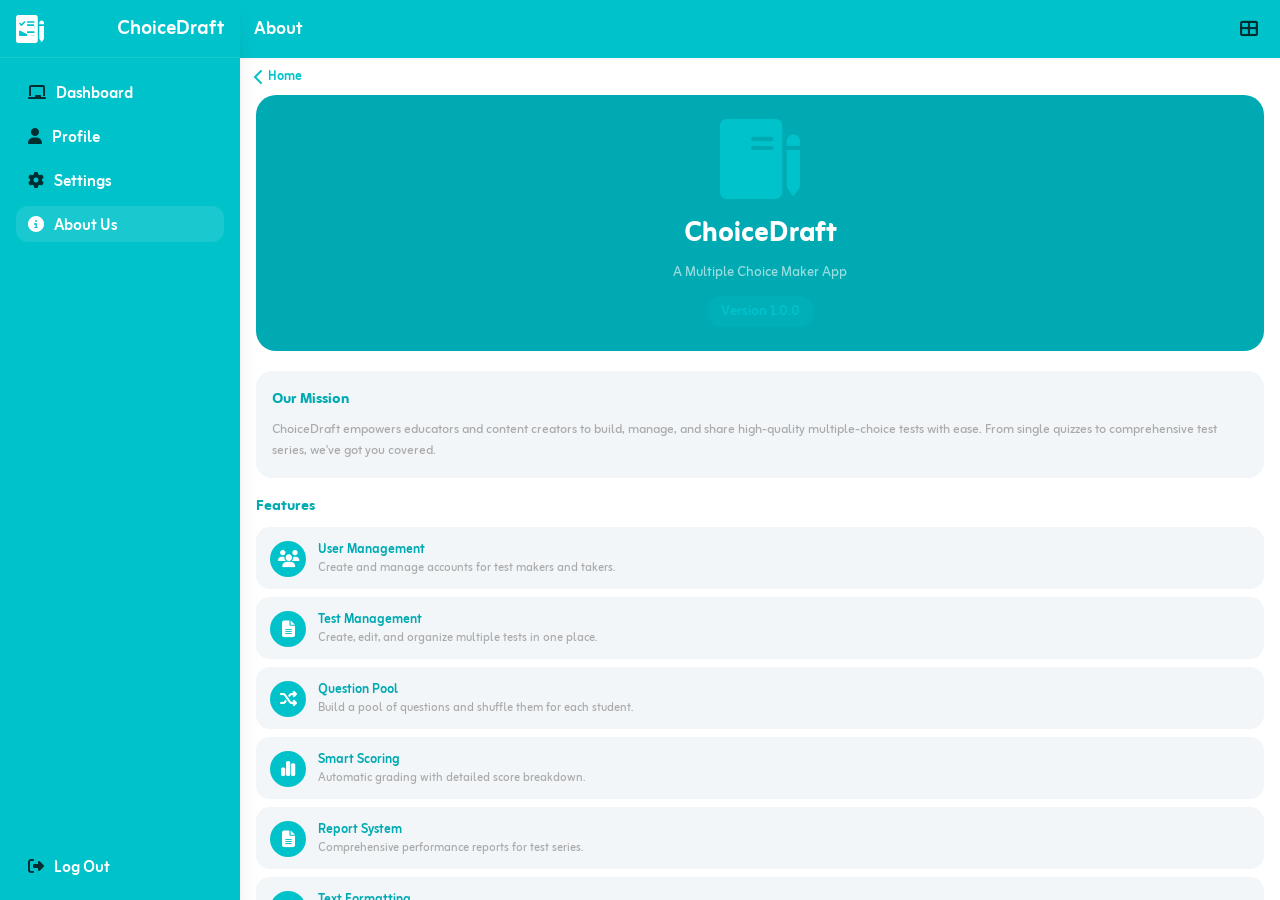
==== commit 4b439633: "reverted the commit" ====
--- a/about.html
+++ b/about.html
@@ -4,11 +4,13 @@
   <meta charset="UTF-8">
   <meta name="viewport" content="width=device-width, initial-scale=1.0">
   <title>About - ChoiceDraft</title>
+  <link rel="stylesheet" href="styles.css">
+  <!-- Zain Font -->
+  <link rel="preconnect" href="https://fonts.googleapis.com">
+  <link rel="preconnect" href="https://fonts.gstatic.com" crossorigin>
+  <link href="https://fonts.googleapis.com/css2?family=Zain:wght@200;300;400;700;800;900&display=swap" rel="stylesheet">
+  <!-- Font Awesome -->
   <link rel="stylesheet" href="https://cdnjs.cloudflare.com/ajax/libs/font-awesome/6.5.1/css/all.min.css">
-    <link rel="stylesheet" href="css/global.css">
-  <link rel="stylesheet" href="css/components.css">
-  <link rel="stylesheet" href="css/dashboard.css">
-  <link rel="stylesheet" href="css/about.css">
 </head>
 <body>
   <div class="home-layout">
@@ -18,10 +20,11 @@
     <!-- Sidebar -->
     <aside class="sidebar" id="sidebar">
       <div class="sidebar-header flex items-center gap-3">
-        <!-- Logo -->
         <div class="sidebar-logo-icon">
-          <svg viewBox="0 0 150 150" fill="none" class="w-full h-full">
-            <path clip-rule="evenodd" fill="currentColor" d="M137.5 29.1667C134.185 29.1667 131.005 30.4836 128.661 32.8278C126.317 35.172 125 38.3515 125 41.6667V50H150V41.6667C150 38.3515 148.683 35.172 146.339 32.8278C143.995 30.4836 140.815 29.1667 137.5 29.1667ZM150 58.3333H125V127.083L137.5 145.833L150 127.083V58.3333ZM0 12.5V137.5C0 140.815 1.31696 143.995 3.66117 146.339C6.00537 148.683 9.18479 150 12.5 150H104.167C107.482 150 110.661 148.683 113.005 146.339C115.35 143.995 116.667 140.815 116.667 137.5V12.5C116.667 9.18479 115.35 6.00537 113.005 3.66117C110.661 1.31696 107.482 0 104.167 0H12.5C9.18479 0 6.00537 1.31696 3.66117 3.66117C1.31696 6.00537 0 9.18479 0 12.5ZM58.3333 37.5C58.3333 36.3949 58.7723 35.3351 59.5537 34.5537C60.3351 33.7723 61.3949 33.3333 62.5 33.3333H95.8333C96.9384 33.3333 97.9982 33.7723 98.7796 34.5537C99.561 35.3351 100 36.3949 100 37.5C100 38.6051 99.561 39.6649 98.7796 40.4463C97.9982 41.2277 96.9384 41.6667 95.8333 41.6667H62.5C61.3949 41.6667 60.3351 41.2277 59.5537 40.4463C58.7723 39.6649 58.3333 38.6051 58.3333 37.5ZM62.5 50C61.3949 50 60.3351 50.439 59.5537 51.2204C58.7723 52.0018 58.3333 53.0616 58.3333 54.1667C58.3333 55.2717 58.7723 56.3315 59.5537 57.1129C60.3351 57.8943 61.3949 58.3333 62.5 58.3333H95.8333C96.9384 58.3333 97.9982 57.8943 98.7796 57.1129C99.561 56.3315 100 55.2717 100 54.1667C100 53.0616 99.561 52.0018 98.7796 51.2204C97.9982 50.439 96.9384 50 95.8333 50H62.5ZM58.3333 91.6667C58.3333 90.5616 58.7723 89.5018 59.5537 88.7204C60.3351 87.939 61.3949 87.5 62.5 87.5H95.8333C96.9384 87.5 97.9982 87.939 98.7796 88.7204C99.561 89.5018 100 90.5616 100 91.6667C100 92.7717 99.561 93.8315 98.7796 94.6129C97.9982 95.3943 96.9384 95.8333 95.8333 95.8333H62.5C61.3949 95.8333 60.3351 95.3943 59.5537 94.6129C58.7723 93.8315 58.3333 92.7717 58.3333 91.6667ZM62.5 104.167C61.3949 104.167 60.3351 104.606 59.5537 105.387C58.7723 106.168 58.3333 107.228 58.3333 108.333C58.3333 109.438 58.7723 110.498 59.5537 111.28C60.3351 112.061 61.3949 112.5 62.5 112.5H95.8333C96.9384 112.5 97.9982 112.061 98.7796 111.28C99.561 110.498 100 109.438 100 108.333C100 107.228 99.561 112.5 41.6667 112.5H20.8333C19.7283 112.5 18.6685 112.061 17.8871 111.28C17.1057 110.498 16.6667 109.438 16.6667 108.333V87.5C16.6667 86.3949 17.1057 85.3351 17.8871 84.5537C18.6685 83.7723 19.7283 83.3333 20.8333 83.3333ZM48.7792 40.4458C49.5382 39.66 49.9581 38.6075 49.9486 37.515C49.9391 36.4225 49.5009 35.3775 48.7284 34.6049C47.9559 33.8324 46.9108 33.3942 45.8183 33.3847C44.7258 33.3752 43.6733 33.7952 42.8875 34.5542L29.1667 48.275L23.7792 42.8875C22.9933 42.1285 21.9408 41.7085 20.8483 41.718C19.7558 41.7275 18.7108 42.1657 17.9383 42.9383C17.1657 43.7108 16.7275 44.7558 16.718 45.8483C16.7085 46.9408 17.1285 47.9933 17.8875 48.7792L29.1667 60.0583L48.7792 40.4458Z" />
+          <svg class="w-full h-full" fill="none" viewBox="0 0 150 150">
+            <path clip-rule="evenodd"
+              d="M137.5 29.1667C134.185 29.1667 131.005 30.4836 128.661 32.8278C126.317 35.172 125 38.3515 125 41.6667V50H150V41.6667C150 38.3515 148.683 35.172 146.339 32.8278C143.995 30.4836 140.815 29.1667 137.5 29.1667ZM150 58.3333H125V127.083L137.5 145.833L150 127.083V58.3333ZM0 12.5V137.5C0 140.815 1.31696 143.995 3.66117 146.339C6.00537 148.683 9.18479 150 12.5 150H104.167C107.482 150 110.661 148.683 113.005 146.339C115.35 143.995 116.667 140.815 116.667 137.5V12.5C116.667 9.18479 115.35 6.00537 113.005 3.66117C110.661 1.31696 107.482 0 104.167 0H12.5C9.18479 0 6.00537 1.31696 3.66117 3.66117C1.31696 6.00537 0 9.18479 0 12.5ZM58.3333 37.5C58.3333 36.3949 58.7723 35.3351 59.5537 34.5537C60.3351 33.7723 61.3949 33.3333 62.5 33.3333H95.8333C96.9384 33.3333 97.9982 33.7723 98.7796 34.5537C99.561 35.3351 100 36.3949 100 37.5C100 38.6051 99.561 39.6649 98.7796 40.4463C97.9982 41.2277 96.9384 41.6667 95.8333 41.6667H62.5C61.3949 41.6667 60.3351 41.2277 59.5537 40.4463C58.7723 39.6649 58.3333 38.6051 58.3333 37.5ZM62.5 50C61.3949 50 60.3351 50.439 59.5537 51.2204C58.7723 52.0018 58.3333 53.0616 58.3333 54.1667C58.3333 55.2717 58.7723 56.3315 59.5537 57.1129C60.3351 57.8943 61.3949 58.3333 62.5 58.3333H95.8333C96.9384 58.3333 97.9982 57.8943 98.7796 57.1129C99.561 56.3315 100 55.2717 100 54.1667C100 53.0616 99.561 52.0018 98.7796 51.2204C97.9982 104.167 96.9384 50 95.8333 50H62.5ZM58.3333 91.6667C58.3333 90.5616 58.7723 89.5018 59.5537 88.7204C60.3351 87.939 61.3949 87.5 62.5 87.5H95.8333C96.9384 87.5 97.9982 87.939 98.7796 88.7204C99.561 89.5018 100 90.5616 100 91.6667C100 92.7717 99.561 93.8315 98.7796 94.6129C97.9982 95.3943 96.9384 95.8333 95.8333 95.8333H62.5C61.3949 95.8333 60.3351 95.3943 59.5537 94.6129C58.7723 93.8315 58.3333 92.7717 58.3333 91.6667ZM62.5 104.167C61.3949 104.167 60.3351 104.606 59.5537 105.387C58.7723 106.168 58.3333 107.228 58.3333 108.333C58.3333 109.438 58.7723 110.498 59.5537 111.28C60.3351 112.061 61.3949 112.5 62.5 112.5H95.8333C96.9384 112.5 97.9982 112.061 98.7796 111.28C99.561 110.498 100 109.438 100 108.333C100 107.228 99.561 112.5 41.6667 112.5H20.8333C19.7283 112.5 18.6685 112.061 17.8871 111.28C17.1057 110.498 16.6667 109.438 16.6667 108.333V87.5C16.6667 86.3949 17.1057 85.3351 17.8871 84.5537C18.6685 83.7723 19.7283 83.3333 20.8333 83.3333ZM48.7792 40.4458C49.5382 39.66 49.9581 38.6075 49.9486 37.515C49.9391 36.4225 49.5009 35.3775 48.7284 34.6049C47.9559 33.8324 46.9108 33.3942 45.8183 33.3847C44.7258 33.3752 43.6733 33.7952 42.8875 34.5542L29.1667 48.275L23.7792 42.8875C22.9933 42.1285 21.9408 41.7085 20.8483 41.718C19.7558 41.7275 18.7108 42.1657 17.9383 42.9383C17.1657 43.7108 16.7275 44.7558 16.718 45.8483C16.7085 46.9408 17.1285 47.9933 17.8875 48.7792L29.1667 60.0583L48.7792 40.4458Z"
+              fill="white" fill-rule="evenodd" />
           </svg>
         </div>
         <span class="auth-header-title sidebar-logo-text">ChoiceDraft</span>
--- a/styles.css
+++ b/styles.css
@@ -0,0 +1,2631 @@
+@import url('https://fonts.googleapis.com/css2?family=Zain:wght@400;700;800&display=swap');
+
+/* Reset & Variables */
+:root {
+  --primary: #00c2cb;
+  --primary-dark: #00aab2;
+  --secondary: #002e31;
+  --bg-color: #f2f6f9;
+  --white: #ffffff;
+  --text-main: #333333;
+  --text-light: #a9a9a9;
+  --border-light: #e0e0e0;
+  
+  --shadow-sm: 0 1px 2px 0 rgba(0, 0, 0, 0.05);
+  --shadow-md: 0 4px 6px -1px rgba(0, 0, 0, 0.1), 0 2px 4px -1px rgba(0, 0, 0, 0.06);
+  --shadow-xl: 0 20px 25px -5px rgba(0, 0, 0, 0.1), 0 8px 10px -6px rgba(0, 0, 0, 0.1);
+  --font-zain: 'Zain', sans-serif;
+}
+
+/* Header Utilities */
+.topbar-menu-icon { font-size: 28px; color: #002E31; }
+.topbar-home-icon { font-size: 24px; color: #002E31; }
+.topbar-title { font-family: 'Zain', sans-serif; font-weight: 700; font-size: 24px; color: white; }
+.main-scroll-area { flex: 1; overflow-y: auto; }
+.back-link-icon { font-size: 16px; }
+
+* {
+  box-sizing: border-box;
+  margin: 0;
+  padding: 0;
+}
+
+body, html {
+  font-family: var(--font-zain);
+  background-color: var(--white);
+  color: var(--text-main);
+  width: 100%;
+  height: 100%;
+  overflow-x: hidden;
+}
+
+button {
+  cursor: pointer;
+  background: none;
+  border: none;
+  font-family: inherit;
+  transition: all 0.2s ease-in-out;
+}
+
+a {
+  text-decoration: none;
+  color: inherit;
+}
+
+input {
+  font-family: inherit;
+}
+
+/* Common Layout Helpers */
+.flex { display: flex; }
+.flex-col { flex-direction: column; }
+.items-center { align-items: center; }
+.justify-center { justify-content: center; }
+.justify-between { justify-content: space-between; }
+.gap-2 { gap: 8px; }
+.gap-4 { gap: 16px; }
+.w-full { width: 100%; }
+.h-full { height: 100%; }
+.absolute { position: absolute; }
+.relative { position: relative; }
+.text-center { text-align: center; }
+
+/* Screens Base */
+.screen-container {
+  width: 100%;
+  max-width: 480px;
+  margin: 0 auto;
+  height: 100vh;
+  display: flex;
+  flex-direction: column;
+  position: relative;
+  overflow: hidden;
+  background-color: var(--white);
+  box-shadow: 0 0 20px rgba(0, 0, 0, 0.05); /* Matching auth desktop view */
+}
+
+.bg-app {
+  background-color: var(--bg-color);
+}
+
+.bg-white {
+  background-color: var(--white);
+}
+
+/* Typography */
+.text-primary { color: var(--primary); }
+.text-secondary { color: var(--secondary); }
+.text-light { color: var(--text-light); }
+.text-error { color: var(--error); }
+.font-bold { font-weight: 700; }
+.font-extrabold { font-weight: 800; }
+
+/* Background Utilities */
+.bg-cyan { background-color: var(--primary); }
+.bg-primary-dark { background-color: var(--primary-dark); }
+
+/* Spacing Utilities */
+.mt-1 { margin-top: 4px; }
+.mt-2 { margin-top: 8px; }
+.mt-4 { margin-top: 16px; }
+.p-4 { padding: 16px; }
+
+/* Text Utilities */
+.block { display: block; }
+.underline { text-decoration: underline; }
+.gap-3 { gap: 12px; }
+
+/* Components */
+.btn-primary {
+  width: 100%;
+  background-color: var(--primary);
+  border-radius: 50px;
+  height: 56px;
+  display: flex;
+  align-items: center;
+  justify-content: center;
+  color: var(--white);
+  font-weight: 700;
+  font-size: 22px;
+}
+
+.btn-primary:hover {
+  background-color: var(--primary-dark);
+}
+
+.btn-primary:disabled {
+  opacity: 0.6;
+  cursor: not-allowed;
+}
+
+.input-field {
+  width: 100%;
+  border: 2px solid var(--border-light);
+  border-radius: 12px;
+  padding: 12px 16px;
+  font-size: 16px;
+  outline: none;
+  transition: border-color 0.2s;
+}
+
+.input-field:focus {
+  border-color: var(--primary);
+}
+
+.input-group {
+  display: flex;
+  flex-direction: column;
+  gap: 6px;
+  margin-bottom: 16px;
+}
+
+.input-label {
+  color: var(--secondary);
+  font-weight: 700;
+  font-size: 18px;
+}
+
+.divider-container {
+  display: flex;
+  align-items: center;
+  gap: 12px;
+  margin: 24px 0;
+}
+
+.divider-line {
+  flex: 1;
+  height: 1px;
+  background-color: var(--border-light);
+}
+
+.divider-text {
+  color: var(--text-light);
+  font-size: 14px;
+}
+
+/* Splash Screen (index.html) */
+.splash-logo-container {
+  width: 200px;
+  height: 200px;
+  margin-bottom: 16px;
+  color: var(--primary);
+}
+
+.splash-logo {
+  width: 100%;
+  height: 100%;
+}
+
+.splash-title { font-family: var(--font-zain); font-size: 42px; font-weight: 800; margin-top: 16px; letter-spacing: 1px; }
+.splash-tagline { font-family: var(--font-zain); font-size: 20px; font-weight: 400; opacity: 0.8; }
+
+/* Auth Screens */
+.splash-dots {
+  bottom: 60px;
+}
+
+.splash-dot {
+  width: 10px;
+  height: 10px;
+  border-radius: 50%;
+  background-color: var(--primary);
+  opacity: 0.3;
+  animation: splash-bounce 1.4s infinite ease-in-out both;
+}
+
+.splash-dot:nth-child(1) { animation-delay: -0.32s; }
+.splash-dot:nth-child(2) { animation-delay: -0.16s; }
+.splash-dot:nth-child(3) { animation-delay: 0s; }
+.splash-dot:nth-child(4) { animation-delay: 0.16s; }
+.splash-dot:nth-child(5) { animation-delay: 0.32s; }
+
+@keyframes splash-bounce {
+  0%, 80%, 100% { transform: scale(0); opacity: 0.3; }
+  40% { transform: scale(1.0); opacity: 1; }
+}
+
+/* Auth Screens */
+body.auth-body {
+  background-color: #f8fafc;
+}
+
+.auth-layout {
+  min-height: 100vh;
+  width: 100%;
+  max-width: 480px;
+  margin: 0 auto;
+  display: flex;
+  flex-direction: column;
+  background-color: var(--white);
+  box-shadow: 0 0 20px rgba(0, 0, 0, 0.05); /* Distinguish on desktop */
+}
+
+@media (min-width: 768px) {
+  body.auth-body {
+    display: flex;
+    align-items: center;
+    justify-content: center;
+    padding: 24px;
+  }
+
+  /* Shared constrained layout for all auth cards on desktop */
+  .auth-layout {
+    min-height: auto;
+    height: auto;
+    max-height: 90vh;
+    border-radius: 24px;
+    overflow: hidden;
+    box-shadow: 0 20px 60px rgba(0, 0, 0, 0.12); /* Enhanced floating effect */
+  }
+
+  /* Specific side-by-side override for signin/register */
+  .auth-layout.split-layout {
+    max-width: 900px;
+    flex-direction: row;
+  }
+
+  .auth-layout.split-layout .auth-header {
+    width: 380px;
+    height: auto;
+    padding: 40px;
+  }
+
+  .auth-layout.split-layout .auth-content {
+    padding: 40px 48px;
+  }
+
+  .auth-layout.split-layout .auth-card-container {
+    height: auto;
+    overflow-y: auto;
+  }
+
+  /* Custom thin scrollbar for a polished feel */
+  .auth-layout.split-layout .auth-card-container::-webkit-scrollbar {
+    width: 6px;
+  }
+  .auth-layout.split-layout .auth-card-container::-webkit-scrollbar-track {
+    background: transparent;
+  }
+  .auth-layout.split-layout .auth-card-container::-webkit-scrollbar-thumb {
+    background-color: #d1d5db;
+    border-radius: 6px;
+  }
+}
+
+.auth-header {
+  background-color: var(--primary); /* Solid #00c2cb to match React */
+  width: 100%;
+  height: 160px; /* Match React */
+  display: flex;
+  flex-direction: column;
+  align-items: center;
+  justify-content: center;
+  gap: 8px; /* Match gap-2 */
+  flex-shrink: 0;
+}
+
+.auth-card-container {
+  flex: 1;
+  display: flex;
+  flex-direction: column;
+}
+
+.auth-card {
+  background-color: var(--white);
+  width: 100%;
+  display: flex;
+  flex-direction: column;
+  flex: 1;
+}
+
+.auth-header-logo {
+  width: 60px; /* Match React */
+  height: 60px;
+  color: var(--white);
+}
+
+.auth-header-title {
+  font-family: var(--font-zain);
+  font-weight: 700;
+  font-size: 28px;
+  color: var(--white);
+}
+
+.auth-content {
+  flex: 1;
+  display: flex;
+  flex-direction: column;
+  padding: 32px 28px 24px; /* Match React */
+}
+
+.auth-title {
+  font-family: var(--font-zain);
+  font-size: 32px;
+  font-weight: 800;
+  color: var(--secondary);
+  line-height: 1;
+  margin-bottom: 4px;
+}
+
+.auth-subtitle {
+  font-family: var(--font-zain);
+  font-size: 18px;
+  font-weight: 400;
+  color: var(--text-light);
+  margin-bottom: 32px;
+}
+
+.auth-form {
+  display: flex;
+  flex-direction: column;
+  gap: 16px;
+}
+
+.auth-error-box {
+  display: none;
+  align-items: center;
+  gap: 8px;
+  background-color: #fef2f2;
+  border: 1px solid #fecaca;
+  border-radius: 12px;
+  padding: 12px 16px;
+}
+
+.auth-error-icon {
+  color: #ef4444;
+}
+
+.auth-error-text {
+  color: #dc2626;
+  font-size: 15px;
+}
+
+.auth-toggle-btn {
+  position: absolute;
+  right: 14px;
+  top: 50%;
+  transform: translateY(-50%);
+  color: var(--text-light);
+}
+
+.auth-footer-text {
+  font-size: 17px;
+  color: var(--text-light);
+}
+
+.auth-demo-box {
+  background-color: var(--bg-color);
+  border-radius: 12px;
+  padding: 14px;
+}
+
+.auth-demo-title {
+  font-size: 15px;
+  margin-bottom: 4px;
+}
+
+.auth-demo-text {
+  font-size: 14px;
+}
+
+/* Home / Dashboard */
+.home-layout {
+  display: flex;
+  height: 100vh;
+  width: 100%;
+}
+
+.sidebar {
+  width: 300px;
+  background-color: var(--primary);
+  color: var(--white);
+  display: flex;
+  flex-direction: column;
+  box-shadow: var(--shadow-xl);
+  flex-shrink: 0;
+  z-index: 50;
+  transition: transform 0.3s ease;
+}
+
+.sidebar-header {
+  height: 70px;
+  display: flex;
+  align-items: center;
+  justify-content: space-between;
+  padding: 0 24px;
+  border-bottom: 1px solid rgba(255,255,255,0.1);
+}
+
+.sidebar-nav {
+  flex: 1;
+  display: flex;
+  flex-direction: column;
+  gap: 8px;
+  padding: 16px;
+  overflow-y: auto;
+}
+
+.nav-item {
+  display: flex;
+  align-items: center;
+  gap: 16px;
+  padding: 12px 16px;
+  border-radius: 12px;
+  color: var(--white);
+  text-decoration: none;
+  transition: background-color 0.2s, color 0.2s;
+  width: 100%;
+  text-align: left;
+}
+
+.nav-item:hover, .nav-item.active {
+  background-color: rgba(255, 255, 255, 0.1);
+}
+
+.nav-icon {
+  color: var(--secondary);
+  display: flex;
+  align-items: center;
+  transition: color 0.2s;
+}
+
+.nav-item:hover .nav-icon, .nav-item.active .nav-icon {
+  color: var(--white);
+}
+
+.nav-label {
+  font-size: 26px;
+  font-weight: 700;
+  line-height: 1;
+  margin-top: 4px;
+}
+
+.home-main {
+  flex: 1;
+  display: flex;
+  flex-direction: column;
+  min-width: 0;
+  height: 100vh;
+  overflow: hidden;
+  background-color: var(--bg-app);
+}
+
+.topbar {
+  display: flex;
+  height: 70px;
+  background-color: var(--primary);
+  box-shadow: var(--shadow-sm);
+  align-items: center;
+  justify-content: space-between;
+  padding: 0 16px;
+  flex-shrink: 0;
+  color: var(--white);
+}
+
+.topbar-icon-btn {
+  padding: 8px;
+  border-radius: 50%;
+  color: var(--white);
+  display: flex;
+  align-items: center;
+  justify-content: center;
+  font-size: 24px;
+}
+
+.topbar-icon-btn:hover {
+  background-color: rgba(255, 255, 255, 0.1);
+}
+
+.topbar-logo-text {
+  font-size: 28px;
+  font-weight: 700;
+  letter-spacing: 0.5px;
+}
+
+@media (min-width: 769px) {
+  .topbar-logo-text {
+    display: none;
+  }
+}
+
+.home-content {
+  flex: 1;
+  padding: 32px;
+}
+
+.home-title {
+  font-size: 32px;
+  font-weight: 800;
+  color: var(--secondary);
+  margin-bottom: 24px;
+}
+
+.tests-grid {
+  display: grid;
+  grid-template-columns: repeat(auto-fill, minmax(300px, 1fr));
+  gap: 20px;
+}
+
+.test-card {
+  background-color: var(--white);
+  border-radius: 16px;
+  padding: 24px;
+  box-shadow: var(--shadow-md);
+  display: flex;
+  flex-direction: column;
+  gap: 12px;
+  border: 1px solid var(--border-light);
+}
+
+.test-card-header {
+  display: flex;
+  justify-content: space-between;
+  align-items: flex-start;
+}
+
+.test-status-badge {
+  padding: 4px 12px;
+  border-radius: 50px;
+  font-size: 13px;
+  font-weight: 700;
+}
+
+.badge-draft { background-color: #fef08a; color: #854d0e; }
+.badge-published { background-color: #bbf7d0; color: #166534; }
+
+.test-card-title {
+  font-size: 20px;
+  font-weight: 700;
+  color: var(--secondary);
+}
+
+.test-card-meta {
+  font-size: 14px;
+  color: var(--text-light);
+}
+
+.test-card-actions {
+  display: flex;
+  gap: 8px;
+  margin-top: auto;
+  padding-top: 16px;
+}
+
+.btn-secondary {
+  flex: 1;
+  background-color: var(--bg-color);
+  color: var(--secondary);
+  padding: 10px;
+  border-radius: 12px;
+  font-weight: 700;
+  font-size: 16px;
+  display: flex;
+  align-items: center;
+  justify-content: center;
+}
+
+.btn-secondary:hover {
+  background-color: #e2e8f0;
+}
+
+/* Responsive Dashboard Layout */
+.sidebar-overlay {
+  display: none;
+  position: fixed;
+  top: 0; left: 0; right: 0; bottom: 0;
+  background-color: rgba(0,0,0,0.5);
+  z-index: 40;
+}
+
+@media (max-width: 768px) {
+  .home-layout { flex-direction: column; }
+  .sidebar {
+    position: fixed;
+    top: 0; left: 0; bottom: 0;
+    transform: translateX(-100%);
+  }
+  .sidebar.open { transform: translateX(0); }
+  .sidebar-overlay.open { display: block; }
+  .home-content { padding: 16px; }
+}
+
+
+
+/* Empty States */
+.tests-empty-state {
+  display: flex;
+  flex-direction: column;
+  align-items: center;
+  justify-content: center;
+  gap: 12px;
+  padding: 60px 24px;
+  text-align: center;
+  grid-column: 1 / -1;
+}
+.tests-empty-icon { font-size: 48px; color: #d1d5db; }
+.tests-empty-title { font-family: var(--font-zain); font-weight: 800; font-size: 22px; color: var(--secondary); }
+.tests-empty-sub { font-family: var(--font-zain); font-size: 16px; color: var(--text-light); max-width: 280px; }
+
+/* Outline Button */
+.btn-outline {
+  display: flex;
+  align-items: center;
+  justify-content: center;
+  height: 44px;
+  border: 2px solid var(--border-light);
+  border-radius: 12px;
+  background: none;
+  color: var(--text-light);
+  font-family: var(--font-zain);
+  font-weight: 700;
+  font-size: 17px;
+  cursor: pointer;
+  transition: all 0.2s;
+}
+.btn-outline:hover { border-color: var(--primary); color: var(--primary); }
+
+/* Profile Edit */
+.profile-edit-btn { width: 100%; border-radius: 50px; margin-top: 16px; font-size: 18px; }
+.password-input-wrapper { position: relative; }
+
+/* Onboarding Layout */
+.onboarding-layout {
+  position: relative;
+  width: 100%;
+  height: 100vh;
+  display: flex;
+  flex-direction: column;
+  background-color: var(--white);
+  overflow-y: auto;
+}
+
+.onboarding-skip-btn {
+  position: absolute;
+  top: 24px;
+  right: 24px;
+  font-family: var(--font-zain);
+  font-weight: 800;
+  font-size: 18px;
+  color: var(--primary);
+  z-index: 10;
+  padding: 8px 16px;
+  background: var(--white);
+  border-radius: 20px;
+  box-shadow: 0 4px 12px rgba(0,0,0,0.05);
+}
+
+.onboarding-content-area {
+  flex: 1;
+  display: flex;
+  flex-direction: column;
+  padding: 60px 36px 0;
+  max-width: 800px;
+  margin: 0 auto;
+  width: 100%;
+}
+
+.onboarding-title {
+  color: var(--secondary);
+  font-size: 44px;
+  text-align: center;
+  margin-bottom: 12px;
+  font-weight: 800;
+  line-height: 1.0;
+  letter-spacing: 1.44px;
+}
+
+.onboarding-subtitle {
+  color: var(--text-light);
+  font-size: 22px;
+  text-align: center;
+  margin-bottom: 24px;
+  font-weight: 700;
+  line-height: 1.2;
+}
+
+@media (max-width: 480px) {
+  .onboarding-title {
+    font-size: 34px;
+    margin-top: 50px;
+  }
+  .onboarding-subtitle {
+    font-size: 18px;
+  }
+  .onboarding-content-area {
+    padding: 40px 24px 0;
+  }
+}
+
+.onboarding-illustration {
+  width: 280px;
+  height: 280px;
+  display: flex;
+  align-items: center;
+  justify-content: center;
+}
+
+.onboarding-controls-area {
+  padding: 0 20px 20px;
+  display: flex;
+  flex-direction: column;
+  gap: 20px;
+  align-items: center;
+}
+
+.onboarding-btn-group {
+  gap: 12px;
+}
+
+.onboarding-icon-main {
+  font-size: 80px;
+  color: var(--primary);
+}
+
+.btn-get-started {
+  background-color: #01f4ff;
+  color: var(--secondary);
+}
+
+.icon-ml-8 { margin-left: 8px; }
+.icon-mr-8 { margin-right: 8px; }
+
+/* Extracted Utility Classes */
+.hidden { display: none !important; }
+
+/* Sidebar Close Button & Logo Text */
+.sidebar-close-btn {
+  margin-left: auto;
+  background: none;
+  border: none;
+  color: var(--white);
+  font-size: 20px;
+  cursor: pointer;
+  padding: 4px 8px;
+  border-radius: 8px;
+  opacity: 0.8;
+  transition: opacity 0.2s;
+}
+
+.sidebar-close-btn:hover {
+  opacity: 1;
+  background-color: rgba(255,255,255,0.1);
+}
+
+.sidebar-logo-text {
+  font-weight: 700;
+  font-size: 22px;
+  color: var(--white);
+  white-space: nowrap;
+}
+
+/* Sidebar User Info Block */
+.sidebar-user-block {
+  margin: 14px;
+  margin-bottom: 20px;
+  background-color: var(--primary-dark);
+  border-radius: 12px;
+  padding: 12px 14px;
+  display: flex;
+  align-items: center;
+  gap: 12px;
+}
+
+.user-avatar {
+  width: 44px;
+  height: 44px;
+  border-radius: 50%;
+  background-color: var(--secondary);
+  display: flex;
+  align-items: center;
+  justify-content: center;
+  font-weight: 700;
+  font-size: 20px;
+  color: var(--white);
+  flex-shrink: 0;
+}
+
+.user-details {
+  overflow: hidden;
+}
+
+.user-name {
+  font-weight: 700;
+  font-size: 17px;
+  color: var(--white);
+  white-space: nowrap;
+  overflow: hidden;
+  text-overflow: ellipsis;
+}
+
+.user-email {
+  font-size: 14px;
+  color: rgba(255,255,255,0.7);
+  white-space: nowrap;
+  overflow: hidden;
+  text-overflow: ellipsis;
+}
+
+/* Brand Logo SVG Styles */
+.brand-logo-icon {
+  width: 32px;
+  height: 32px;
+  flex-shrink: 0;
+}
+
+.sidebar-logo-icon {
+  width: 40px;
+  height: 40px;
+}
+
+.topbar-logo-icon {
+  width: 24px;
+  height: 24px;
+  color: var(--primary);
+}
+
+.topbar-search-input {
+  border: 1px solid var(--border-light);
+  border-radius: 20px;
+  padding: 4px 12px;
+  font-size: 14px;
+  width: 150px;
+  outline: none;
+  background-color: var(--bg-color);
+}
+
+/* Dashboard Tabs */
+.dashboard-tabs {
+  display: flex;
+  border-bottom: 1px solid var(--border-light);
+  margin: 12px 16px 0;
+}
+
+.tab-btn {
+  flex: 1;
+  padding: 10px;
+  font-weight: 700;
+  font-size: 18px;
+  color: var(--text-light);
+  border-bottom: 2px solid transparent;
+  transition: all 0.2s ease;
+}
+
+.tab-btn.active {
+  color: var(--primary);
+  border-bottom-color: var(--primary);
+}
+
+.home-content-header {
+  display: flex;
+  justify-content: space-between;
+  align-items: center;
+  margin-bottom: 24px;
+}
+
+.btn-create-new {
+  width: auto;
+  height: 48px;
+  padding: 0 24px;
+  border-radius: 12px;
+  font-size: 18px;
+  gap: 8px;
+}
+
+.tests-empty-state {
+  grid-column: 1 / -1;
+  display: flex;
+  flex-direction: column;
+  align-items: center;
+  justify-content: center;
+  padding: 64px 0;
+  color: var(--text-light);
+}
+
+.tests-empty-icon {
+  font-size: 48px;
+  color: var(--secondary);
+  opacity: 0.5;
+  margin-bottom: 16px;
+}
+
+.tests-error-state {
+  color: var(--error);
+  text-align: center;
+  width: 100%;
+  grid-column: 1 / -1;
+  padding: 24px;
+  background-color: #fee2e2;
+  border-radius: 8px;
+}
+
+/* Test Card enriched styles */
+.test-card-desc {
+  font-size: 14px;
+  color: var(--text-light);
+  margin-bottom: 10px;
+  line-height: 1.4;
+}
+
+.test-card-chips {
+  display: flex;
+  flex-wrap: wrap;
+  gap: 8px;
+  margin-bottom: 12px;
+}
+
+.test-card-chip {
+  display: inline-flex;
+  align-items: center;
+  gap: 4px;
+  background-color: #f2f6f9;
+  color: var(--text-light);
+  font-size: 13px;
+  padding: 3px 10px;
+  border-radius: 50px;
+}
+
+.test-card-chip i {
+  color: var(--primary);
+  font-size: 12px;
+}
+
+.test-card-footer {
+  display: flex;
+  align-items: center;
+  justify-content: space-between;
+  margin-top: 12px;
+  padding-top: 12px;
+  border-top: 1px solid #f0f0f0;
+  gap: 8px;
+  flex-wrap: wrap;
+}
+
+.test-card-badges {
+  display: flex;
+  gap: 6px;
+  flex-wrap: wrap;
+}
+
+.test-card-badge-owner {
+  display: inline-flex;
+  align-items: center;
+  background-color: var(--secondary);
+  color: var(--white);
+  font-size: 12px;
+  font-weight: 700;
+  padding: 2px 10px;
+  border-radius: 50px;
+}
+
+.test-card-badge-collab {
+  display: inline-flex;
+  align-items: center;
+  background-color: #f2f6f9;
+  color: var(--text-light);
+  font-size: 12px;
+  padding: 2px 10px;
+  border-radius: 50px;
+}
+
+.tests-loading-state {
+  color: var(--text-light);
+  text-align: center;
+  padding: 48px 0;
+}
+
+/* About Screen Styles */
+.about-hero {
+  margin: 0 16px 20px;
+  background-color: var(--primary-dark);
+  border-radius: 20px;
+  padding: 24px;
+  display: flex;
+  flex-direction: column;
+  align-items: center;
+  text-align: center;
+}
+
+.about-hero-logo {
+  width: 80px;
+  height: 80px;
+  margin-bottom: 12px;
+  color: var(--primary);
+}
+
+.about-hero-title {
+  font-weight: 800;
+  font-size: 30px;
+  color: var(--white);
+  margin-bottom: 4px;
+}
+
+.about-hero-subtitle {
+  font-size: 16px;
+  color: rgba(255,255,255,0.6);
+  margin-bottom: 12px;
+}
+
+.about-hero-version {
+  background-color: rgba(0, 194, 203, 0.2);
+  border-radius: 50px;
+  padding: 4px 14px;
+  font-size: 14px;
+  color: var(--primary);
+  font-weight: 700;
+}
+
+.about-section-container {
+  padding: 0 16px 24px;
+  display: flex;
+  flex-direction: column;
+  gap: 16px;
+}
+
+.about-card {
+  background-color: #f2f6f9;
+  border-radius: 16px;
+  padding: 16px;
+}
+
+.about-card-title {
+  font-weight: 800;
+  font-size: 18px;
+  color: var(--primary-dark);
+  margin-bottom: 8px;
+}
+
+.about-card-text {
+  font-size: 15px;
+  color: #a9a9a9;
+  line-height: 1.6;
+}
+
+.about-feature-grid {
+  display: grid;
+  grid-template-columns: 1fr;
+  gap: 8px;
+}
+
+.about-feature-item {
+  display: flex;
+  align-items: flex-start;
+  gap: 12px;
+  background-color: #f2f6f9;
+  border-radius: 14px;
+  padding: 12px 14px;
+}
+
+.about-feature-icon {
+  width: 36px;
+  height: 36px;
+  border-radius: 50%;
+  background-color: var(--primary);
+  display: flex;
+  align-items: center;
+  justify-content: center;
+  flex-shrink: 0;
+  margin-top: 2px;
+  color: var(--white);
+  font-size: 17px;
+}
+
+.about-feature-name {
+  font-weight: 700;
+  font-size: 16px;
+  color: var(--primary-dark);
+}
+
+.about-feature-desc {
+  font-size: 13px;
+  color: #a9a9a9;
+  line-height: 1.4;
+}
+
+.about-privacy-banner {
+  display: flex;
+  align-items: flex-start;
+  gap: 8px;
+  background-color: #f0fffe;
+  border: 1px solid rgba(0, 194, 203, 0.3);
+  border-radius: 14px;
+  padding: 12px 14px;
+}
+
+.about-privacy-icon {
+  color: var(--primary);
+  margin-top: 2px;
+  flex-shrink: 0;
+  font-size: 16px;
+}
+
+.about-privacy-text {
+  font-size: 13px;
+  color: #a9a9a9;
+  line-height: 1.5;
+}
+
+.back-link {
+  display: flex;
+  align-items: center;
+  gap: 4px;
+  padding: 10px 16px;
+  color: var(--primary);
+  font-weight: 700;
+  font-size: 16px;
+  text-decoration: none;
+}
+
+/* Test Detail Screen Styles */
+.detail-hero {
+  margin: 0 16px 16px;
+  background-color: var(--primary-dark);
+  border-radius: 20px;
+  padding: 20px;
+}
+
+.detail-title {
+  font-weight: 800;
+  font-size: 22px;
+  color: var(--white);
+  margin-bottom: 8px;
+}
+
+.detail-desc {
+  font-size: 15px;
+  color: rgba(255,255,255,0.7);
+  margin-bottom: 14px;
+  line-height: 1.4;
+}
+
+.detail-chips {
+  display: flex;
+  flex-wrap: wrap;
+  gap: 10px;
+}
+
+.detail-chip {
+  display: flex;
+  align-items: center;
+  gap: 5px;
+  background-color: rgba(255,255,255,0.1);
+  border-radius: 50px;
+  padding: 4px 10px;
+  font-size: 13px;
+  color: var(--white);
+}
+
+.detail-badges {
+  display: flex;
+  gap: 8px;
+  margin-top: 12px;
+}
+
+.detail-result-card {
+  margin: 0 16px 16px;
+  background-color: #f0fffe;
+  border: 1px solid rgba(0, 194, 203, 0.3);
+  border-radius: 16px;
+  padding: 16px;
+}
+
+.detail-result-score-circle {
+  width: 54px;
+  height: 54px;
+  border-radius: 50%;
+  display: flex;
+  align-items: center;
+  justify-content: center;
+  font-weight: 800;
+  font-size: 16px;
+  color: var(--white);
+}
+
+.detail-feedback-box {
+  margin-top: 12px;
+  padding: 12px;
+  background-color: var(--white);
+  border-radius: 10px;
+}
+
+.action-section-title {
+  font-weight: 700;
+  font-size: 16px;
+  color: #a9a9a9;
+  margin-bottom: 10px;
+  text-transform: uppercase;
+}
+
+.detail-actions-container {
+  padding: 0 16px 24px;
+}
+
+.detail-action-group {
+  display: flex;
+  flex-direction: column;
+  gap: 10px;
+  margin-bottom: 20px;
+}
+
+.detail-action-btn {
+  display: flex;
+  align-items: center;
+  gap: 14px;
+  border-radius: 14px;
+  padding: 14px 16px;
+  width: 100%;
+  text-align: left;
+  border: none;
+  cursor: pointer;
+  transition: opacity 0.2s;
+}
+
+.detail-action-btn:disabled {
+  opacity: 0.4;
+  cursor: default;
+}
+
+.detail-action-icon {
+  width: 40px;
+  height: 40px;
+  border-radius: 50%;
+  display: flex;
+  align-items: center;
+  justify-content: center;
+  flex-shrink: 0;
+}
+
+.detail-action-label {
+  font-weight: 700;
+  font-size: 17px;
+}
+
+.detail-action-sub {
+  font-size: 13px;
+}
+
+.detail-action-arrow {
+  margin-left: auto;
+  transform: rotate(180deg);
+}
+
+.bg-f2f6f9 { background-color: #f2f6f9; }
+.text-primary-dark { color: var(--primary-dark); }
+.text-a9a9a9 { color: #a9a9a9; }
+.text-cyan { color: var(--primary); }
+.text-white-70 { color: rgba(255,255,255,0.7); }
+
+.font-800 { font-weight: 800; }
+.font-700 { font-weight: 700; }
+.font-zain { font-family: 'Zain', sans-serif; }
+.bg-passing { background-color: var(--primary); }
+.bg-failing { background-color: var(--error); }
+.text-passing { color: var(--primary); }
+.text-failing { color: var(--error); }
+
+.score-points-text { font-size: 14px; }
+.score-status-text { font-size: 14px; }
+.feedback-header-text { font-size: 13px; }
+.feedback-content-text { font-size: 14px; }
+
+/* Test Builder Styles */
+.builder-section {
+  background-color: #f2f6f9;
+  border-radius: 16px;
+  padding: 16px;
+  margin: 0 16px 20px;
+}
+
+.builder-label {
+  display: block;
+  font-family: var(--font-zain);
+  font-weight: 700;
+  font-size: 16px;
+  color: var(--primary-dark);
+  margin-bottom: 6px;
+}
+
+.builder-input, .builder-textarea {
+  width: 100%;
+  background-color: var(--white);
+  border: 2px solid #e0e0e0;
+  border-radius: 12px;
+  padding: 10px 14px;
+  outline: none;
+  font-family: var(--font-zain);
+  font-size: 15px;
+  transition: border-color 0.2s;
+}
+
+.builder-input:focus, .builder-textarea:focus {
+  border-color: var(--primary);
+}
+
+.builder-toggle-row {
+  display: flex;
+  align-items: center;
+  gap: 12px;
+  padding: 14px 0;
+  border-bottom: 1px solid #f0f0f0;
+}
+
+.builder-toggle-row:last-child {
+  border-bottom: none;
+}
+
+.builder-toggle-icon {
+  width: 38px;
+  height: 38px;
+  border-radius: 50%;
+  background-color: #f2f6f9;
+  display: flex;
+  align-items: center;
+  justify-content: center;
+  flex-shrink: 0;
+}
+
+.builder-toggle-btn {
+  position: relative;
+  width: 50px;
+  height: 28px;
+  border-radius: 50px;
+  border: none;
+  cursor: pointer;
+  transition: background-color 0.2s;
+}
+
+.builder-toggle-dot {
+  position: absolute;
+  top: 3px;
+  width: 22px;
+  height: 22px;
+  background-color: var(--white);
+  border-radius: 50%;
+  box-shadow: 0 1px 2px rgba(0,0,0,0.1);
+  transition: transform 0.2s;
+}
+
+.builder-toggle-btn.active {
+  background-color: var(--primary);
+}
+
+.builder-toggle-btn.active .builder-toggle-dot {
+  transform: translateX(24px);
+}
+
+.builder-toggle-btn:not(.active) {
+  background-color: #e0e0e0;
+}
+
+.builder-toggle-btn:not(.active) .builder-toggle-dot {
+  transform: translateX(3px);
+}
+
+.builder-question-summary {
+  background-color: var(--primary-dark);
+  border-radius: 16px;
+  padding: 16px;
+  margin: 0 16px 20px;
+  display: flex;
+  align-items: center;
+  justify-content: space-between;
+  color: var(--white);
+}
+
+.builder-save-btn {
+  width: calc(100% - 32px);
+  height: 54px;
+  margin: 0 16px 24px;
+  border-radius: 50px;
+  border: none;
+  display: flex;
+  align-items: center;
+  justify-content: center;
+  font-family: var(--font-zain);
+  font-weight: 700;
+  font-size: 20px;
+  color: var(--white);
+  cursor: pointer;
+  transition: background-color 0.2s;
+}
+
+.builder-save-btn.default { background-color: var(--primary); }
+.builder-save-btn.saved { background-color: var(--primary-dark); }
+
+.icon-mr { margin-right: 6px; }
+.mb-0 { margin-bottom: 0; }
+.flex-1 { flex: 1; }
+
+/* Extracted Inline Styles & Utility Classes */
+.password-input-wrapper { position: relative; }
+.password-input { padding-right: 48px !important; }
+.auth-submit-btn { margin-top: 8px; }
+.link-underline { text-decoration: underline; }
+.auth-demo-wrapper { margin-top: auto; padding-top: 32px; }
+
+.section-spacing { margin-bottom: 16px !important; }
+.btn-spacing { margin-top: 16px !important; }
+
+/* Action Modal Styles */
+.action-modal-overlay {
+  align-items: center;
+  justify-content: center;
+  z-index: 60;
+}
+
+.action-modal-card {
+  width: 90%;
+  max-width: 400px;
+  padding: 24px;
+  position: relative;
+}
+
+.action-modal-close-btn {
+  color: var(--secondary);
+  position: absolute;
+  top: 12px;
+  right: 12px;
+  font-size: 20px;
+}
+
+.action-modal-title { margin-bottom: 8px; }
+.action-modal-text { margin-bottom: 24px; font-size: 16px; }
+.action-modal-confirm-btn { height: 48px; }
+
+/* Profile Styles */
+.profile-avatar-container {
+  width: 140px;
+  height: 140px;
+  border-radius: 50%;
+  background: linear-gradient(135deg, var(--primary) 0%, var(--primary-dark) 100%);
+  color: var(--white);
+  display: flex;
+  align-items: center;
+  justify-content: center;
+  font-size: 60px;
+  margin: 0 auto 28px;
+  box-shadow: 0 10px 25px -5px rgba(0, 194, 203, 0.4);
+  border: 4px solid var(--white);
+  font-family: var(--font-zain);
+  font-weight: 800;
+}
+
+.profile-card { max-width: 600px; margin: 0 auto 32px; padding: 40px 32px; }
+.profile-name { font-family: var(--font-zain); font-size: 38px; font-weight: 800; color: var(--secondary); margin-bottom: 2px; }
+.profile-email { font-family: var(--font-zain); font-size: 20px; font-weight: 400; color: var(--text-light); margin-bottom: 32px; }
+.profile-divider { margin-bottom: 24px; }
+.profile-info-val { margin-left: 8px; }
+.profile-edit-btn { margin-top: 32px; }
+
+/* Settings Styles */
+.settings-section { margin-bottom: 32px; }
+.settings-section.last-section { margin-bottom: 0; }
+
+.settings-section-title {
+  font-family: var(--font-zain);
+  font-size: 24px;
+  color: var(--secondary);
+  font-weight: 800;
+  margin-bottom: 20px;
+  border-bottom: 2px solid var(--border-light);
+  padding-bottom: 10px;
+  letter-spacing: 0.5px;
+}
+
+.setting-item {
+  display: flex;
+  justify-content: space-between;
+  align-items: center;
+  padding: 16px 0;
+  border-bottom: 1px solid #f8f8f8;
+}
+
+.setting-item:last-child {
+  border-bottom: none;
+}
+
+.setting-text {
+  font-family: var(--font-zain);
+  font-size: 22px;
+  font-weight: 700;
+  color: var(--text-main);
+  line-height: 1;
+}
+
+.setting-subtext {
+  font-family: var(--font-zain);
+  font-size: 16px;
+  color: var(--text-light);
+  display: block;
+  margin-top: 6px;
+  font-weight: 400;
+}
+
+.settings-card { max-width: 600px; margin: 0 auto; }
+.settings-chevron-btn { width: auto; padding: 8px 16px; }
+
+.toggle-switch {
+  position: relative;
+  display: inline-block;
+  width: 50px;
+  height: 28px;
+}
+
+.toggle-switch input {
+  opacity: 0;
+  width: 0;
+  height: 0;
+}
+
+.toggle-slider {
+  position: absolute;
+  cursor: pointer;
+  top: 0; left: 0; right: 0; bottom: 0;
+  background-color: var(--text-light);
+  transition: .4s;
+  border-radius: 34px;
+}
+
+.toggle-slider:before {
+  position: absolute;
+  content: "";
+  height: 20px;
+  width: 20px;
+  left: 4px;
+  bottom: 4px;
+  background-color: white;
+  transition: .4s;
+  border-radius: 50%;
+}
+
+input:checked + .toggle-slider {
+  background-color: var(--primary);
+}
+
+input:checked + .toggle-slider:before {
+  transform: translateX(22px);
+}
+
+/* Floating Action Button */
+.fab-btn {
+  position: fixed;
+  bottom: 24px;
+  right: 24px;
+  z-index: 100;
+  display: flex;
+  align-items: center;
+  gap: 10px;
+  padding: 14px 28px;
+  border-radius: 50px;
+  background-color: var(--primary);
+  color: white;
+  font-weight: 700;
+  font-size: 18px;
+  box-shadow: 0 10px 25px -5px rgba(0, 194, 203, 0.4);
+  transition: all 0.2s ease;
+  border: none;
+  cursor: pointer;
+}
+
+.fab-btn:hover {
+  transform: translateY(-4px) scale(1.02);
+  background-color: var(--primary-dark);
+  box-shadow: 0 15px 30px -5px rgba(0, 194, 203, 0.5);
+}
+
+/* Desktop Overrides */
+@media (min-width: 769px) {
+  .sidebar-close-btn,
+  #menuToggleBtn {
+    display: none !important;
+  }
+}
+
+/* Test Builder */
+.builder-section {
+  padding: 16px;
+  background-color: #f2f6f9;
+  border-radius: 16px;
+  margin-bottom: 20px;
+}
+
+.builder-section-title {
+  font-family: 'Zain', sans-serif;
+  font-weight: 800;
+  font-size: 18px;
+  color: #002e31;
+  margin-bottom: 14px;
+}
+
+.builder-setting-row {
+  display: flex;
+  align-items: center;
+  gap: 12px;
+  padding: 14px 0;
+  border-bottom: 1px solid #f0f0f0;
+}
+
+.builder-setting-icon {
+  width: 38px;
+  height: 38px;
+  border-radius: 50%;
+  background-color: #f2f6f9;
+  display: flex;
+  align-items: center;
+  justify-content: center;
+  flex-shrink: 0;
+  color: #002e31;
+  font-size: 18px;
+}
+
+.setting-label {
+  font-family: 'Zain', sans-serif;
+  font-weight: 700;
+  font-size: 17px;
+  color: #002e31;
+  line-height: 1.2;
+}
+
+.setting-sub {
+  font-family: 'Zain', sans-serif;
+  font-size: 13px;
+  color: #a9a9a9;
+}
+
+.builder-number-input {
+  width: 60px;
+  background-color: white;
+  border: 2px solid #e0e0e0;
+  border-radius: 10px;
+  padding: 6px 8px;
+  text-align: center;
+  outline: none;
+  font-family: 'Zain', sans-serif;
+  font-weight: 700;
+  font-size: 15px;
+}
+
+.builder-number-input:focus {
+  border-color: var(--primary);
+}
+
+.setting-unit {
+  font-family: 'Zain', sans-serif;
+  font-size: 13px;
+  color: #a9a9a9;
+}
+
+.builder-summary-card {
+  background-color: #002e31;
+  border-radius: 16px;
+  padding: 16px;
+  margin-bottom: 20px;
+  color: white;
+}
+
+.summary-count {
+  font-family: 'Zain', sans-serif;
+  font-weight: 800;
+  font-size: 18px;
+  margin-bottom: 2px;
+}
+
+.summary-total {
+  font-family: 'Zain', sans-serif;
+  font-size: 14px;
+  color: rgba(255, 255, 255, 0.6);
+}
+
+.summary-manage-btn {
+  background-color: var(--primary);
+  border-radius: 50px;
+  padding: 8px 16px;
+  border: none;
+  color: white;
+  font-family: 'Zain', sans-serif;
+  font-weight: 700;
+  font-size: 15px;
+  cursor: pointer;
+  display: flex;
+  align-items: center;
+  gap: 6px;
+  transition: opacity 0.2s;
+}
+
+.summary-manage-btn:hover {
+  opacity: 0.9;
+}
+
+.builder-save-btn {
+  height: 54px;
+  border-radius: 50px;
+  font-size: 20px;
+  font-weight: 700;
+  margin-bottom: 24px;
+}
+
+.error-banner {
+  display: flex;
+  align-items: center;
+  gap: 8px;
+  background-color: #fef2f2;
+  border: 1px solid #fecaca;
+  border-radius: 12px;
+  padding: 10px 14px;
+  margin-bottom: 16px;
+  color: #ef4444;
+  font-family: 'Zain', sans-serif;
+  font-size: 15px;
+}
+
+/* Question Pool */
+.pool-action-btn {
+  display: flex;
+  align-items: center;
+  gap: 6px;
+  padding: 6px 14px;
+  border-radius: 50px;
+  border: 2px solid;
+  font-family: 'Zain', sans-serif;
+  font-weight: 700;
+  font-size: 14px;
+  cursor: pointer;
+}
+
+.pool-stat-val {
+  font-family: 'Zain', sans-serif;
+  font-weight: 800;
+  font-size: 22px;
+  color: #002e31;
+  line-height: 1;
+  margin-bottom: 2px;
+}
+
+.pool-stat-label {
+  font-family: 'Zain', sans-serif;
+  font-size: 12px;
+  color: #a9a9a9;
+}
+
+.tag-filter-btn {
+  display: flex;
+  align-items: center;
+  gap: 6px;
+  padding: 6px 14px;
+  border-radius: 50px;
+  border: 1px solid #e0e0e0;
+  background-color: white;
+  color: #a9a9a9;
+  font-family: 'Zain', sans-serif;
+  font-weight: 700;
+  font-size: 14px;
+  cursor: pointer;
+  white-space: nowrap;
+  transition: all 0.2s;
+}
+
+.tag-filter-btn.active {
+  background-color: var(--primary);
+  border-color: var(--primary);
+  color: white;
+}
+
+.pool-question-card {
+  background-color: var(--white);
+  border-radius: 16px;
+  padding: 20px;
+  margin-bottom: 16px;
+  border: 1px solid var(--border-light);
+  box-shadow: var(--shadow-sm);
+  transition: transform 0.2s ease, box-shadow 0.2s ease;
+}
+
+.pool-question-card:hover {
+  transform: translateY(-2px);
+  box-shadow: var(--shadow-md);
+}
+
+.pool-q-index {
+  width: 24px;
+  height: 24px;
+  border-radius: 50%;
+  background-color: #002e31;
+  color: white;
+  display: flex;
+  align-items: center;
+  justify-content: center;
+  font-size: 13px;
+  font-weight: 700;
+  flex-shrink: 0;
+}
+
+.pool-q-tag {
+  background-color: #e0f8f9;
+  color: var(--primary);
+  padding: 2px 8px;
+  border-radius: 50px;
+  font-size: 12px;
+  font-weight: 700;
+}
+
+.pool-q-points {
+  background-color: #e6ecef;
+  color: #002e31;
+  padding: 2px 8px;
+  border-radius: 50px;
+  font-size: 12px;
+}
+
+.pool-q-text {
+  font-family: var(--font-zain);
+  font-size: 18px;
+  font-weight: 700;
+  color: var(--secondary);
+  line-height: 1.3;
+  margin-top: 8px;
+  margin-bottom: 12px;
+}
+
+.pool-choice-row {
+  display: flex;
+  align-items: center;
+  gap: 10px;
+  padding: 8px 14px;
+  border-radius: 10px;
+  background-color: #f8fafb;
+  font-family: var(--font-zain);
+  font-size: 16px;
+  color: var(--text-main);
+  border: 1px solid transparent;
+  transition: all 0.2s ease;
+}
+
+.pool-choice-row.correct {
+  background-color: var(--primary);
+  color: var(--white);
+  font-weight: 700;
+  border-color: var(--primary);
+}
+
+.pool-edit-circle {
+  width: 34px;
+  height: 34px;
+  border-radius: 50%;
+  background-color: #002e31;
+  color: white;
+  border: none;
+  display: flex;
+  align-items: center;
+  justify-content: center;
+  cursor: pointer;
+}
+
+.pool-delete-circle {
+  width: 34px;
+  height: 34px;
+  border-radius: 50%;
+  background-color: #fef2f2;
+  color: #ef4444;
+  border: none;
+  display: flex;
+  align-items: center;
+  justify-content: center;
+  cursor: pointer;
+}
+
+/* Modal */
+.modal-overlay {
+  position: fixed;
+  inset: 0;
+  background-color: rgba(0, 0, 0, 0.4);
+  z-index: 1000;
+  display: flex;
+  align-items: center;
+  justify-content: center;
+  padding: 24px;
+}
+
+.modal-content {
+  background-color: white;
+  border-radius: 20px;
+  padding: 24px;
+  width: 100%;
+  max-width: 400px;
+}
+
+.modal-title {
+  font-family: 'Zain', sans-serif;
+  font-weight: 800;
+  font-size: 20px;
+  color: #002e31;
+}
+
+.modal-text {
+  font-family: 'Zain', sans-serif;
+  font-size: 16px;
+  color: #a9a9a9;
+  margin-top: 8px;
+}
+
+.btn-outline {
+  height: 44px;
+  border-radius: 50px;
+  border: 2px solid #e0e0e0;
+  background: none;
+  color: #a9a9a9;
+  font-family: 'Zain', sans-serif;
+  font-weight: 700;
+  font-size: 17px;
+  cursor: pointer;
+}
+
+.btn-danger {
+  height: 44px;
+  border-radius: 50px;
+  background-color: #ef4444;
+  color: white;
+  border: none;
+  font-family: 'Zain', sans-serif;
+  font-weight: 700;
+  font-size: 17px;
+  cursor: pointer;
+}
+
+/* Question Editor */
+.editor-toolbar {
+  display: flex;
+  gap: 8px;
+  padding: 8px;
+  background-color: #f2f6f9;
+  border-radius: 12px 12px 0 0;
+  border: 1px solid #e0e0e0;
+  border-bottom: none;
+}
+
+.toolbar-btn {
+  width: 36px;
+  height: 32px;
+  border-radius: 8px;
+  border: 1px solid #e0e0e0;
+  background-color: white;
+  color: #002e31;
+  display: flex;
+  align-items: center;
+  justify-content: center;
+  cursor: pointer;
+  transition: all 0.2s;
+}
+
+.toolbar-btn.active {
+  background-color: #002e31;
+  color: white;
+  border-color: #002e31;
+}
+
+.toolbar-hint {
+  font-family: 'Zain', sans-serif;
+  font-size: 12px;
+  color: #a9a9a9;
+  align-self: center;
+  margin-left: 4px;
+}
+
+.editor-textarea {
+  width: 100%;
+  border: 1px solid #e0e0e0;
+  border-radius: 0 0 12px 12px;
+  padding: 10px 14px;
+  outline: none;
+  resize: none;
+  font-family: 'Zain', sans-serif;
+  font-size: 16px;
+  transition: border-color 0.2s;
+}
+
+.editor-textarea:focus {
+  border-color: var(--primary);
+}
+
+.editor-preview {
+  background-color: #f0fffe;
+  border-radius: 10px;
+  padding: 8px 14px;
+  margin-top: 8px;
+}
+
+.preview-label {
+  font-family: 'Zain', sans-serif;
+  font-size: 12px;
+  color: #a9a9a9;
+  margin-bottom: 2px;
+}
+
+.preview-text {
+  font-family: 'Zain', sans-serif;
+  font-size: 15px;
+  color: #002e31;
+  line-height: 1.4;
+}
+
+.choice-mark-btn {
+  width: 36px;
+  height: 36px;
+  border-radius: 50%;
+  border: 2px solid #e0e0e0;
+  background-color: white;
+  color: #a9a9a9;
+  font-family: 'Zain', sans-serif;
+  font-weight: 700;
+  font-size: 14px;
+  display: flex;
+  align-items: center;
+  justify-content: center;
+  cursor: pointer;
+  flex-shrink: 0;
+  transition: all 0.2s;
+}
+
+.choice-mark-btn.active {
+  background-color: var(--primary);
+  border-color: var(--primary);
+  color: white;
+}
+
+.choice-input {
+  border: 2px solid #e0e0e0;
+  border-radius: 12px;
+  padding: 10px 12px;
+  outline: none;
+  font-family: 'Zain', sans-serif;
+  font-size: 15px;
+  transition: all 0.2s;
+}
+
+.choice-input.active {
+  border-color: var(--primary);
+  background-color: #f0fffe;
+}
+
+.choice-delete-btn {
+  background: none;
+  border: none;
+  color: #ef4444;
+  font-size: 18px;
+  cursor: pointer;
+  padding: 4px;
+}
+
+.link-btn-small {
+  display: flex;
+  align-items: center;
+  gap: 4px;
+  background: none;
+  border: none;
+  color: var(--primary);
+  font-family: 'Zain', sans-serif;
+  font-weight: 700;
+  font-size: 14px;
+  cursor: pointer;
+}
+
+.input-label-bold {
+  font-family: 'Zain', sans-serif;
+  font-weight: 700;
+  font-size: 17px;
+  color: #002e31;
+}
+/* Test Engine */
+.take-test-layout {
+  min-height: 100vh;
+  display: flex;
+  flex-direction: column;
+  background-color: var(--bg-app);
+}
+
+.test-progress-container {
+  padding: 16px 20px;
+  background-color: white;
+  border-bottom: 1px solid var(--border-light);
+}
+
+.test-progress-bar {
+  height: 8px;
+  background-color: #f2f6f9;
+  border-radius: 50px;
+  overflow: hidden;
+  margin-top: 8px;
+}
+
+.test-progress-fill {
+  height: 100%;
+  background-color: var(--primary);
+  width: 0%;
+  transition: width 0.3s ease;
+}
+
+.test-question-area {
+  flex: 1;
+  padding: 24px 20px;
+  overflow-y: auto;
+}
+
+.test-question-header {
+  display: flex;
+  justify-content: space-between;
+  align-items: center;
+  margin-bottom: 16px;
+}
+
+.test-timer {
+  font-family: var(--font-zain);
+  font-weight: 800;
+  font-size: 18px;
+  color: var(--secondary);
+  display: flex;
+  align-items: center;
+  gap: 6px;
+}
+
+.test-timer.urgent {
+  color: #ef4444;
+  animation: pulse-red 1s infinite;
+}
+
+@keyframes pulse-red {
+  0% { opacity: 1; }
+  50% { opacity: 0.5; }
+  100% { opacity: 1; }
+}
+
+.choice-selection-btn {
+  width: 100%;
+  display: flex;
+  align-items: center;
+  gap: 12px;
+  padding: 16px 20px;
+  background-color: white;
+  border: 1px solid var(--border-light);
+  border-radius: 16px;
+  margin-bottom: 12px;
+  cursor: pointer;
+  transition: all 0.2s ease;
+  text-align: left;
+}
+
+.choice-selection-btn:hover {
+  border-color: var(--primary);
+  background-color: #f0fbfc;
+}
+
+.choice-selection-btn.selected {
+  border-color: var(--primary);
+  background-color: #e0f8f9;
+  box-shadow: 0 4px 12px rgba(0, 194, 203, 0.1);
+}
+
+.choice-letter {
+  width: 32px;
+  height: 32px;
+  border-radius: 50%;
+  background-color: #f2f6f9;
+  display: flex;
+  align-items: center;
+  justify-content: center;
+  font-family: var(--font-zain);
+  font-weight: 800;
+  color: var(--secondary);
+  flex-shrink: 0;
+  transition: all 0.2s ease;
+}
+
+.choice-selection-btn.selected .choice-letter {
+  background-color: var(--primary);
+  color: white;
+}
+
+.test-footer {
+  padding: 20px;
+  background-color: white;
+  border-top: 1px solid var(--border-light);
+  display: flex;
+  gap: 12px;
+}
+
+/* Results Screen */
+.result-card-main {
+  background: linear-gradient(135deg, var(--secondary) 0%, #001a1d 100%);
+  color: white;
+  padding: 40px 24px;
+  border-radius: 24px;
+  text-align: center;
+  margin: 20px;
+  box-shadow: 0 12px 30px rgba(0, 46, 49, 0.2);
+}
+
+.result-score-circle {
+  width: 120px;
+  height: 120px;
+  border-radius: 50%;
+  border: 6px solid var(--primary);
+  display: flex;
+  flex-direction: column;
+  align-items: center;
+  justify-content: center;
+  margin: 0 auto 24px;
+}
+
+.result-score-val {
+  font-family: var(--font-zain);
+  font-size: 36px;
+  font-weight: 800;
+  line-height: 1;
+}
+
+.result-score-label {
+  font-family: var(--font-zain);
+  font-size: 14px;
+  opacity: 0.7;
+}
+
+.result-status-badge {
+  display: inline-block;
+  padding: 6px 20px;
+  border-radius: 50px;
+  font-family: var(--font-zain);
+  font-weight: 800;
+  font-size: 20px;
+  margin-top: 12px;
+}
+
+.badge-res-passed { background-color: var(--primary); color: white; }
+.badge-res-failed { background-color: #ef4444; color: white; }
+
+.review-item {
+  background-color: white;
+  border-radius: 16px;
+  padding: 16px;
+  margin-bottom: 12px;
+  border: 1px solid var(--border-light);
+}
+
+.review-q-text {
+  font-family: var(--font-zain);
+  font-weight: 800;
+  font-size: 17px;
+  color: var(--secondary);
+  margin-bottom: 10px;
+}
+
+.review-choice {
+  display: flex;
+  align-items: center;
+  gap: 8px;
+  font-family: var(--font-zain);
+  font-size: 15px;
+  padding: 6px 0;
+}
+
+.review-choice.user-selected { font-weight: 700; }
+.review-choice.correct { color: var(--primary); }
+.review-choice.wrong { color: #ef4444; }
+
+/* Global Animations */
+@keyframes page-fade-in {
+  from { opacity: 0; transform: translateY(10px); }
+  to { opacity: 1; transform: translateY(0); }
+}
+
+.fade-in {
+  animation: page-fade-in 0.4s ease-out forwards;
+}
+
+/* Onboarding Specific Styles */
+.onboarding-skip-btn {
+  position: absolute;
+  top: 60px;
+  right: 28px;
+  color: #a9a9a9;
+  z-index: 10;
+  font-family: var(--font-zain);
+  font-weight: 700;
+  font-size: 16px;
+  letter-spacing: 1px;
+}
+
+.onboarding-content-area {
+  flex: 1;
+  display: flex;
+  flex-direction: column;
+  padding: 80px 28px 24px;
+}
+
+.onboarding-title {
+  font-family: var(--font-zain);
+  font-weight: 800;
+  font-size: 42px;
+  line-height: 1.1;
+  color: var(--secondary);
+  margin-bottom: 12px;
+}
+
+.onboarding-subtitle {
+  font-family: var(--font-zain);
+  font-weight: 400;
+  font-size: 18px;
+  color: var(--text-light);
+  line-height: 1.4;
+  margin-bottom: 32px;
+}
+
+.onboarding-illustration {
+  width: 100%;
+  max-width: 300px;
+  aspect-ratio: 1;
+}
+
+.onboarding-controls-area {
+  padding: 0 28px 48px;
+  display: flex;
+  flex-direction: column;
+  align-items: center;
+  gap: 32px;
+}
+
+.onboarding-dot {
+  width: 10px;
+  height: 10px;
+  border-radius: 50%;
+  transition: background-color 0.3s ease;
+}
+
+.onboarding-dot.active {
+  background-color: var(--primary);
+}
+
+.onboarding-dot.inactive {
+  background-color: #e0e0e0;
+}
+
+.onboarding-btn-group {
+  display: flex;
+  gap: 16px;
+}
+
+.icon-mr { margin-right: 8px; }
+.icon-ml-8 { margin-left: 8px; }
+
+/* ============================================================
+   DESKTOP SCALING — ensures 100% zoom looks right on desktop
+   Everything below overrides the mobile-first defaults above
+   ============================================================ */
+@media (min-width: 769px) {
+  /* --- Sidebar --- */
+  .sidebar {
+    width: 240px;
+  }
+  .sidebar-header {
+    height: 58px;
+    padding: 0 16px;
+  }
+  .sidebar-logo-icon {
+    width: 28px !important;
+    height: 28px !important;
+  }
+  .sidebar-logo-text,
+  .auth-header-title {
+    font-size: 20px !important;
+  }
+  .nav-item {
+    gap: 10px;
+    padding: 8px 12px;
+  }
+  .nav-label {
+    font-size: 16px;
+  }
+  .nav-icon i {
+    font-size: 16px;
+  }
+  .sidebar-user-block {
+    padding: 10px 14px;
+    gap: 10px;
+  }
+  .user-avatar {
+    width: 36px !important;
+    height: 36px !important;
+    font-size: 16px !important;
+  }
+  .user-name {
+    font-size: 15px !important;
+  }
+  .user-email {
+    font-size: 12px !important;
+  }
+
+  /* --- Topbar --- */
+  .topbar {
+    height: 58px;
+    padding: 0 14px;
+  }
+  .topbar-menu-icon {
+    font-size: 20px;
+  }
+  .topbar-home-icon {
+    font-size: 18px;
+  }
+  .topbar-title {
+    font-size: 18px;
+  }
+
+  /* --- Home / Dashboard Content --- */
+  .home-main {
+    height: 100vh;
+  }
+  .home-content {
+    padding: 20px 24px;
+  }
+  .section-title,
+  .home-title {
+    font-size: 22px;
+    margin-bottom: 16px;
+  }
+  .tests-grid {
+    grid-template-columns: repeat(auto-fill, minmax(260px, 1fr));
+    gap: 14px;
+  }
+  .test-card {
+    padding: 16px;
+    gap: 8px;
+  }
+  .test-card-title {
+    font-size: 16px;
+  }
+  .test-card-meta {
+    font-size: 13px;
+  }
+  .test-status-badge {
+    font-size: 12px;
+    padding: 3px 10px;
+  }
+  .btn-secondary {
+    font-size: 13px;
+    padding: 7px 10px;
+  }
+  .btn-primary {
+    font-size: 16px;
+    height: 44px;
+  }
+
+  /* --- Search Bar --- */
+  .search-bar {
+    padding: 8px 14px;
+    font-size: 14px;
+  }
+  .search-icon {
+    font-size: 14px;
+  }
+
+  /* --- Tab Bar --- */
+  .tab-btn {
+    font-size: 15px;
+    padding: 8px 16px;
+  }
+
+  /* --- Cards (Profile, Settings, About) --- */
+  .test-card.settings-card,
+  .test-card.profile-card {
+    max-width: 680px;
+    margin: 0 auto;
+  }
+  .action-section-title {
+    font-size: 14px;
+  }
+  .settings-item-title,
+  .setting-text {
+    font-size: 15px;
+  }
+  .settings-item-sub,
+  .setting-subtext {
+    font-size: 12px;
+  }
+  .settings-section-title {
+    font-size: 13px;
+  }
+
+  /* --- Test Details / Builder --- */
+  .detail-title {
+    font-size: 18px;
+  }
+  .detail-desc {
+    font-size: 13px;
+  }
+  .detail-chip {
+    font-size: 11px;
+    padding: 3px 8px;
+  }
+  .pool-q-text {
+    font-size: 14px;
+  }
+  .pool-q-index {
+    font-size: 12px;
+    width: 22px;
+    height: 22px;
+  }
+
+  /* --- Action Buttons Row --- */
+  .action-btn {
+    font-size: 14px;
+    padding: 10px 14px;
+  }
+
+  /* --- Back Link --- */
+  .back-link {
+    font-size: 13px;
+    padding: 8px 14px;
+  }
+
+  /* --- About Page --- */
+  .about-hero-title {
+    font-size: 28px;
+  }
+  .about-hero-subtitle {
+    font-size: 14px;
+  }
+  .about-card-title {
+    font-size: 15px;
+  }
+  .about-card-text {
+    font-size: 13px;
+  }
+  .about-feature-name {
+    font-size: 13px;
+  }
+  .about-feature-desc {
+    font-size: 12px;
+  }
+
+  /* --- Test Taking UI --- */
+  .test-header {
+    padding: 10px 16px;
+  }
+  .test-progress-bar-wrap {
+    height: 5px;
+  }
+  .test-question-area {
+    max-width: 720px;
+    margin: 0 auto;
+  }
+  .question-text {
+    font-size: 18px;
+  }
+  .choice-selection-btn {
+    font-size: 15px;
+    padding: 12px 16px;
+  }
+  .test-timer {
+    font-size: 15px;
+    padding: 4px 12px;
+  }
+
+  /* --- Results Page --- */
+  .result-card-main {
+    padding: 24px 16px 16px;
+  }
+  .result-score-circle {
+    width: 110px;
+    height: 110px;
+  }
+  .result-score-val {
+    font-size: 26px;
+  }
+  .result-score-label {
+    font-size: 11px;
+  }
+  .review-q-text {
+    font-size: 15px;
+  }
+  .review-choice {
+    font-size: 14px;
+  }
+}
+
+
+
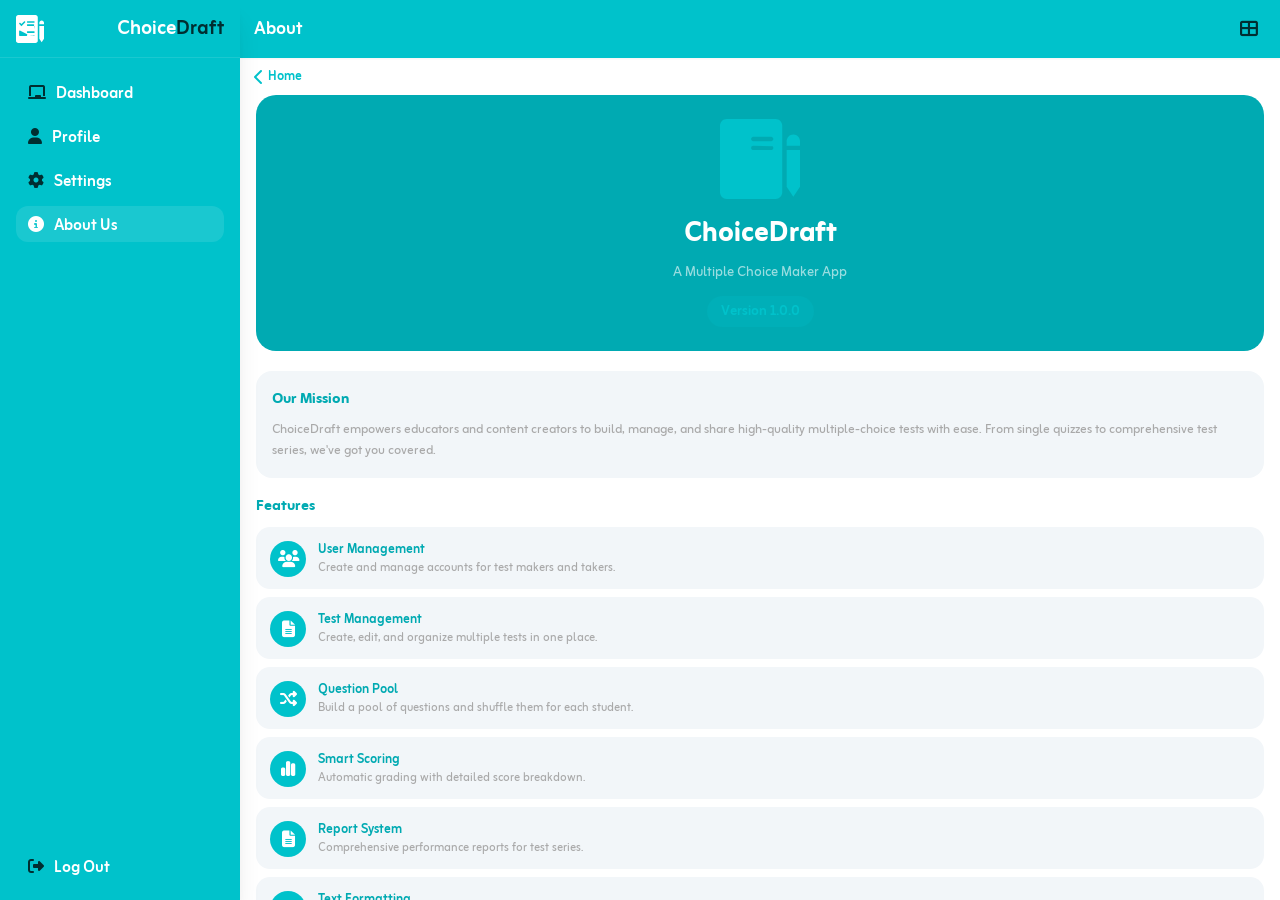
==== commit f14fd777: "style: Enhance UI consistency with updated logo styling, minor HTML formatting, and accessibility im" ====
--- a/about.html
+++ b/about.html
@@ -1,5 +1,6 @@
 <!DOCTYPE html>
 <html lang="en">
+
 <head>
   <meta charset="UTF-8">
   <meta name="viewport" content="width=device-width, initial-scale=1.0">
@@ -12,6 +13,7 @@
   <!-- Font Awesome -->
   <link rel="stylesheet" href="https://cdnjs.cloudflare.com/ajax/libs/font-awesome/6.5.1/css/all.min.css">
 </head>
+
 <body>
   <div class="home-layout">
     <!-- Sidebar Overlay -->
@@ -27,7 +29,7 @@
               fill="white" fill-rule="evenodd" />
           </svg>
         </div>
-        <span class="auth-header-title sidebar-logo-text">ChoiceDraft</span>
+        <span class="auth-header-title sidebar-logo-text">Choice<span class="text-secondary">Draft</span></span>
         <button class="close-menu sidebar-close-btn" id="closeMenuBtn" title="Close Menu" aria-label="Close Menu">
           <i class="fa-solid fa-times"></i>
         </button>
@@ -41,7 +43,7 @@
           <p class="user-email" id="userEmail">user@example.com</p>
         </div>
       </div>
-      
+
       <nav class="sidebar-nav">
         <a href="home.html" class="nav-item">
           <div class="nav-icon"><i class="fa-solid fa-chalkboard"></i></div>
@@ -78,7 +80,8 @@
           <span class="topbar-title">About</span>
         </div>
         <div class="flex items-center gap-1">
-          <a href="home.html" class="topbar-icon-btn flex items-center justify-center" title="Go to Dashboard" aria-label="Go to Dashboard">
+          <a href="home.html" class="topbar-icon-btn flex items-center justify-center" title="Go to Dashboard"
+            aria-label="Go to Dashboard">
             <i class="fa-solid fa-table-cells-large topbar-home-icon"></i>
           </a>
         </div>
@@ -106,100 +109,102 @@
           <div class="about-hero-version">Version 1.0.0</div>
         </div>
 
-      <div class="about-section-container">
-        <!-- Mission -->
-        <div class="about-card">
-          <h3 class="about-card-title">Our Mission</h3>
-          <p class="about-card-text">
-            ChoiceDraft empowers educators and content creators to build, manage, and share high-quality multiple-choice tests with ease. From single quizzes to comprehensive test series, we've got you covered.
-          </p>
-        </div>
-
-        <!-- Features -->
-        <div>
-          <h3 class="about-card-title">Features</h3>
-          <div class="about-feature-grid">
-            <div class="about-feature-item">
-              <div class="about-feature-icon"><i class="fa-solid fa-users"></i></div>
-              <div>
-                <p class="about-feature-name">User Management</p>
-                <p class="about-feature-desc">Create and manage accounts for test makers and takers.</p>
+        <div class="about-section-container">
+          <!-- Mission -->
+          <div class="about-card">
+            <h3 class="about-card-title">Our Mission</h3>
+            <p class="about-card-text">
+              ChoiceDraft empowers educators and content creators to build, manage, and share high-quality
+              multiple-choice tests with ease. From single quizzes to comprehensive test series, we've got you covered.
+            </p>
+          </div>
+
+          <!-- Features -->
+          <div>
+            <h3 class="about-card-title">Features</h3>
+            <div class="about-feature-grid">
+              <div class="about-feature-item">
+                <div class="about-feature-icon"><i class="fa-solid fa-users"></i></div>
+                <div>
+                  <p class="about-feature-name">User Management</p>
+                  <p class="about-feature-desc">Create and manage accounts for test makers and takers.</p>
+                </div>
+              </div>
+              <div class="about-feature-item">
+                <div class="about-feature-icon"><i class="fa-solid fa-file-lines"></i></div>
+                <div>
+                  <p class="about-feature-name">Test Management</p>
+                  <p class="about-feature-desc">Create, edit, and organize multiple tests in one place.</p>
+                </div>
+              </div>
+              <div class="about-feature-item">
+                <div class="about-feature-icon"><i class="fa-solid fa-shuffle"></i></div>
+                <div>
+                  <p class="about-feature-name">Question Pool</p>
+                  <p class="about-feature-desc">Build a pool of questions and shuffle them for each student.</p>
+                </div>
+              </div>
+              <div class="about-feature-item">
+                <div class="about-feature-icon"><i class="fa-solid fa-chart-simple"></i></div>
+                <div>
+                  <p class="about-feature-name">Smart Scoring</p>
+                  <p class="about-feature-desc">Automatic grading with detailed score breakdown.</p>
+                </div>
+              </div>
+              <div class="about-feature-item">
+                <div class="about-feature-icon"><i class="fa-solid fa-file-lines"></i></div>
+                <div>
+                  <p class="about-feature-name">Report System</p>
+                  <p class="about-feature-desc">Comprehensive performance reports for test series.</p>
+                </div>
+              </div>
+              <div class="about-feature-item">
+                <div class="about-feature-icon"><i class="fa-solid fa-file-lines"></i></div>
+                <div>
+                  <p class="about-feature-name">Text Formatting</p>
+                  <p class="about-feature-desc">Apply bold, italic, and underline formatting to questions.</p>
+                </div>
+              </div>
+              <div class="about-feature-item">
+                <div class="about-feature-icon"><i class="fa-solid fa-key"></i></div>
+                <div>
+                  <p class="about-feature-name">Answer Key</p>
+                  <p class="about-feature-desc">Review correct answers with explanations.</p>
+                </div>
+              </div>
+              <div class="about-feature-item">
+                <div class="about-feature-icon"><i class="fa-solid fa-file-lines"></i></div>
+                <div>
+                  <p class="about-feature-name">Test Builder</p>
+                  <p class="about-feature-desc">Manage test structure, settings, and time limits.</p>
+                </div>
+              </div>
+              <div class="about-feature-item">
+                <div class="about-feature-icon"><i class="fa-solid fa-comment-dots"></i></div>
+                <div>
+                  <p class="about-feature-name">Feedback System</p>
+                  <p class="about-feature-desc">Give personalized feedback to each test taker.</p>
+                </div>
+              </div>
+              <div class="about-feature-item">
+                <div class="about-feature-icon"><i class="fa-solid fa-users"></i></div>
+                <div>
+                  <p class="about-feature-name">Collaboration</p>
+                  <p class="about-feature-desc">Invite colleagues to co-create tests as editors or viewers.</p>
+                </div>
               </div>
             </div>
-            <div class="about-feature-item">
-              <div class="about-feature-icon"><i class="fa-solid fa-file-lines"></i></div>
-              <div>
-                <p class="about-feature-name">Test Management</p>
-                <p class="about-feature-desc">Create, edit, and organize multiple tests in one place.</p>
-              </div>
-            </div>
-            <div class="about-feature-item">
-              <div class="about-feature-icon"><i class="fa-solid fa-shuffle"></i></div>
-              <div>
-                <p class="about-feature-name">Question Pool</p>
-                <p class="about-feature-desc">Build a pool of questions and shuffle them for each student.</p>
-              </div>
-            </div>
-            <div class="about-feature-item">
-              <div class="about-feature-icon"><i class="fa-solid fa-chart-simple"></i></div>
-              <div>
-                <p class="about-feature-name">Smart Scoring</p>
-                <p class="about-feature-desc">Automatic grading with detailed score breakdown.</p>
-              </div>
-            </div>
-            <div class="about-feature-item">
-              <div class="about-feature-icon"><i class="fa-solid fa-file-lines"></i></div>
-              <div>
-                <p class="about-feature-name">Report System</p>
-                <p class="about-feature-desc">Comprehensive performance reports for test series.</p>
-              </div>
-            </div>
-            <div class="about-feature-item">
-              <div class="about-feature-icon"><i class="fa-solid fa-file-lines"></i></div>
-              <div>
-                <p class="about-feature-name">Text Formatting</p>
-                <p class="about-feature-desc">Apply bold, italic, and underline formatting to questions.</p>
-              </div>
-            </div>
-            <div class="about-feature-item">
-              <div class="about-feature-icon"><i class="fa-solid fa-key"></i></div>
-              <div>
-                <p class="about-feature-name">Answer Key</p>
-                <p class="about-feature-desc">Review correct answers with explanations.</p>
-              </div>
-            </div>
-            <div class="about-feature-item">
-              <div class="about-feature-icon"><i class="fa-solid fa-file-lines"></i></div>
-              <div>
-                <p class="about-feature-name">Test Builder</p>
-                <p class="about-feature-desc">Manage test structure, settings, and time limits.</p>
-              </div>
-            </div>
-            <div class="about-feature-item">
-              <div class="about-feature-icon"><i class="fa-solid fa-comment-dots"></i></div>
-              <div>
-                <p class="about-feature-name">Feedback System</p>
-                <p class="about-feature-desc">Give personalized feedback to each test taker.</p>
-              </div>
-            </div>
-            <div class="about-feature-item">
-              <div class="about-feature-icon"><i class="fa-solid fa-users"></i></div>
-              <div>
-                <p class="about-feature-name">Collaboration</p>
-                <p class="about-feature-desc">Invite colleagues to co-create tests as editors or viewers.</p>
-              </div>
-            </div>
-          </div>
-        </div>
-
-        <!-- Privacy note -->
-        <div class="about-privacy-banner">
-          <i class="fa-solid fa-shield-halved about-privacy-icon"></i>
-          <p class="about-privacy-text">
-            ChoiceDraft stores all data locally in your browser. This is a demonstration app and is not intended for collecting personal or sensitive information.
-          </p>
-        </div>
-      </div>
+          </div>
+
+          <!-- Privacy note -->
+          <div class="about-privacy-banner">
+            <i class="fa-solid fa-shield-halved about-privacy-icon"></i>
+            <p class="about-privacy-text">
+              ChoiceDraft stores all data locally in your browser. This is a demonstration app and is not intended for
+              collecting personal or sensitive information.
+            </p>
+          </div>
+        </div>
     </main>
   </div>
 
@@ -250,4 +255,5 @@
     init();
   </script>
 </body>
-</html>
+
+</html>
--- a/styles.css
+++ b/styles.css
@@ -10,7 +10,7 @@
   --text-main: #333333;
   --text-light: #a9a9a9;
   --border-light: #e0e0e0;
-  
+
   --shadow-sm: 0 1px 2px 0 rgba(0, 0, 0, 0.05);
   --shadow-md: 0 4px 6px -1px rgba(0, 0, 0, 0.1), 0 2px 4px -1px rgba(0, 0, 0, 0.06);
   --shadow-xl: 0 20px 25px -5px rgba(0, 0, 0, 0.1), 0 8px 10px -6px rgba(0, 0, 0, 0.1);
@@ -18,11 +18,31 @@
 }
 
 /* Header Utilities */
-.topbar-menu-icon { font-size: 28px; color: #002E31; }
-.topbar-home-icon { font-size: 24px; color: #002E31; }
-.topbar-title { font-family: 'Zain', sans-serif; font-weight: 700; font-size: 24px; color: white; }
-.main-scroll-area { flex: 1; overflow-y: auto; }
-.back-link-icon { font-size: 16px; }
+.topbar-menu-icon {
+  font-size: 28px;
+  color: #002E31;
+}
+
+.topbar-home-icon {
+  font-size: 24px;
+  color: #002E31;
+}
+
+.topbar-title {
+  font-family: 'Zain', sans-serif;
+  font-weight: 700;
+  font-size: 24px;
+  color: white;
+}
+
+.main-scroll-area {
+  flex: 1;
+  overflow-y: auto;
+}
+
+.back-link-icon {
+  font-size: 16px;
+}
 
 * {
   box-sizing: border-box;
@@ -30,7 +50,8 @@
   padding: 0;
 }
 
-body, html {
+body,
+html {
   font-family: var(--font-zain);
   background-color: var(--white);
   color: var(--text-main);
@@ -57,23 +78,57 @@
 }
 
 /* Common Layout Helpers */
-.flex { display: flex; }
-.flex-col { flex-direction: column; }
-.items-center { align-items: center; }
-.justify-center { justify-content: center; }
-.justify-between { justify-content: space-between; }
-.gap-2 { gap: 8px; }
-.gap-4 { gap: 16px; }
-.w-full { width: 100%; }
-.h-full { height: 100%; }
-.absolute { position: absolute; }
-.relative { position: relative; }
-.text-center { text-align: center; }
+.flex {
+  display: flex;
+}
+
+.flex-col {
+  flex-direction: column;
+}
+
+.items-center {
+  align-items: center;
+}
+
+.justify-center {
+  justify-content: center;
+}
+
+.justify-between {
+  justify-content: space-between;
+}
+
+.gap-2 {
+  gap: 8px;
+}
+
+.gap-4 {
+  gap: 16px;
+}
+
+.w-full {
+  width: 100%;
+}
+
+.h-full {
+  height: 100%;
+}
+
+.absolute {
+  position: absolute;
+}
+
+.relative {
+  position: relative;
+}
+
+.text-center {
+  text-align: center;
+}
 
 /* Screens Base */
 .screen-container {
   width: 100%;
-  max-width: 480px;
   margin: 0 auto;
   height: 100vh;
   display: flex;
@@ -81,7 +136,8 @@
   position: relative;
   overflow: hidden;
   background-color: var(--white);
-  box-shadow: 0 0 20px rgba(0, 0, 0, 0.05); /* Matching auth desktop view */
+  box-shadow: 0 0 20px rgba(0, 0, 0, 0.05);
+  /* Matching auth desktop view */
 }
 
 .bg-app {
@@ -93,27 +149,68 @@
 }
 
 /* Typography */
-.text-primary { color: var(--primary); }
-.text-secondary { color: var(--secondary); }
-.text-light { color: var(--text-light); }
-.text-error { color: var(--error); }
-.font-bold { font-weight: 700; }
-.font-extrabold { font-weight: 800; }
+.text-primary {
+  color: var(--primary);
+}
+
+.text-secondary {
+  color: var(--secondary);
+}
+
+.text-light {
+  color: var(--text-light);
+}
+
+.text-error {
+  color: var(--error);
+}
+
+.font-bold {
+  font-weight: 700;
+}
+
+.font-extrabold {
+  font-weight: 800;
+}
 
 /* Background Utilities */
-.bg-cyan { background-color: var(--primary); }
-.bg-primary-dark { background-color: var(--primary-dark); }
+.bg-cyan {
+  background-color: var(--primary);
+}
+
+.bg-primary-dark {
+  background-color: var(--primary-dark);
+}
 
 /* Spacing Utilities */
-.mt-1 { margin-top: 4px; }
-.mt-2 { margin-top: 8px; }
-.mt-4 { margin-top: 16px; }
-.p-4 { padding: 16px; }
+.mt-1 {
+  margin-top: 4px;
+}
+
+.mt-2 {
+  margin-top: 8px;
+}
+
+.mt-4 {
+  margin-top: 16px;
+}
+
+.p-4 {
+  padding: 16px;
+}
 
 /* Text Utilities */
-.block { display: block; }
-.underline { text-decoration: underline; }
-.gap-3 { gap: 12px; }
+.block {
+  display: block;
+}
+
+.underline {
+  text-decoration: underline;
+}
+
+.gap-3 {
+  gap: 12px;
+}
 
 /* Components */
 .btn-primary {
@@ -196,8 +293,20 @@
   height: 100%;
 }
 
-.splash-title { font-family: var(--font-zain); font-size: 42px; font-weight: 800; margin-top: 16px; letter-spacing: 1px; }
-.splash-tagline { font-family: var(--font-zain); font-size: 20px; font-weight: 400; opacity: 0.8; }
+.splash-title {
+  font-family: var(--font-zain);
+  font-size: 42px;
+  font-weight: 800;
+  margin-top: 16px;
+  letter-spacing: 1px;
+}
+
+.splash-tagline {
+  font-family: var(--font-zain);
+  font-size: 20px;
+  font-weight: 400;
+  opacity: 0.8;
+}
 
 /* Auth Screens */
 .splash-dots {
@@ -213,15 +322,39 @@
   animation: splash-bounce 1.4s infinite ease-in-out both;
 }
 
-.splash-dot:nth-child(1) { animation-delay: -0.32s; }
-.splash-dot:nth-child(2) { animation-delay: -0.16s; }
-.splash-dot:nth-child(3) { animation-delay: 0s; }
-.splash-dot:nth-child(4) { animation-delay: 0.16s; }
-.splash-dot:nth-child(5) { animation-delay: 0.32s; }
+.splash-dot:nth-child(1) {
+  animation-delay: -0.32s;
+}
+
+.splash-dot:nth-child(2) {
+  animation-delay: -0.16s;
+}
+
+.splash-dot:nth-child(3) {
+  animation-delay: 0s;
+}
+
+.splash-dot:nth-child(4) {
+  animation-delay: 0.16s;
+}
+
+.splash-dot:nth-child(5) {
+  animation-delay: 0.32s;
+}
 
 @keyframes splash-bounce {
-  0%, 80%, 100% { transform: scale(0); opacity: 0.3; }
-  40% { transform: scale(1.0); opacity: 1; }
+
+  0%,
+  80%,
+  100% {
+    transform: scale(0);
+    opacity: 0.3;
+  }
+
+  40% {
+    transform: scale(1.0);
+    opacity: 1;
+  }
 }
 
 /* Auth Screens */
@@ -237,7 +370,8 @@
   display: flex;
   flex-direction: column;
   background-color: var(--white);
-  box-shadow: 0 0 20px rgba(0, 0, 0, 0.05); /* Distinguish on desktop */
+  box-shadow: 0 0 20px rgba(0, 0, 0, 0.05);
+  /* Distinguish on desktop */
 }
 
 @media (min-width: 768px) {
@@ -245,7 +379,6 @@
     display: flex;
     align-items: center;
     justify-content: center;
-    padding: 24px;
   }
 
   /* Shared constrained layout for all auth cards on desktop */
@@ -255,7 +388,8 @@
     max-height: 90vh;
     border-radius: 24px;
     overflow: hidden;
-    box-shadow: 0 20px 60px rgba(0, 0, 0, 0.12); /* Enhanced floating effect */
+    box-shadow: 0 20px 60px rgba(0, 0, 0, 0.12);
+    /* Enhanced floating effect */
   }
 
   /* Specific side-by-side override for signin/register */
@@ -283,9 +417,11 @@
   .auth-layout.split-layout .auth-card-container::-webkit-scrollbar {
     width: 6px;
   }
+
   .auth-layout.split-layout .auth-card-container::-webkit-scrollbar-track {
     background: transparent;
   }
+
   .auth-layout.split-layout .auth-card-container::-webkit-scrollbar-thumb {
     background-color: #d1d5db;
     border-radius: 6px;
@@ -293,14 +429,17 @@
 }
 
 .auth-header {
-  background-color: var(--primary); /* Solid #00c2cb to match React */
+  background-color: var(--primary);
+  /* Solid #00c2cb to match React */
   width: 100%;
-  height: 160px; /* Match React */
+  height: 160px;
+  /* Match React */
   display: flex;
   flex-direction: column;
   align-items: center;
   justify-content: center;
-  gap: 8px; /* Match gap-2 */
+  gap: 8px;
+  /* Match gap-2 */
   flex-shrink: 0;
 }
 
@@ -319,7 +458,8 @@
 }
 
 .auth-header-logo {
-  width: 60px; /* Match React */
+  width: 60px;
+  /* Match React */
   height: 60px;
   color: var(--white);
 }
@@ -335,7 +475,8 @@
   flex: 1;
   display: flex;
   flex-direction: column;
-  padding: 32px 28px 24px; /* Match React */
+  padding: 32px 28px 24px;
+  /* Match React */
 }
 
 .auth-title {
@@ -433,7 +574,7 @@
   align-items: center;
   justify-content: space-between;
   padding: 0 24px;
-  border-bottom: 1px solid rgba(255,255,255,0.1);
+  border-bottom: 1px solid rgba(255, 255, 255, 0.1);
 }
 
 .sidebar-nav {
@@ -458,7 +599,8 @@
   text-align: left;
 }
 
-.nav-item:hover, .nav-item.active {
+.nav-item:hover,
+.nav-item.active {
   background-color: rgba(255, 255, 255, 0.1);
 }
 
@@ -469,7 +611,8 @@
   transition: color 0.2s;
 }
 
-.nav-item:hover .nav-icon, .nav-item.active .nav-icon {
+.nav-item:hover .nav-icon,
+.nav-item.active .nav-icon {
   color: var(--white);
 }
 
@@ -570,8 +713,15 @@
   font-weight: 700;
 }
 
-.badge-draft { background-color: #fef08a; color: #854d0e; }
-.badge-published { background-color: #bbf7d0; color: #166534; }
+.badge-draft {
+  background-color: #fef08a;
+  color: #854d0e;
+}
+
+.badge-published {
+  background-color: #bbf7d0;
+  color: #166534;
+}
 
 .test-card-title {
   font-size: 20px;
@@ -612,21 +762,38 @@
 .sidebar-overlay {
   display: none;
   position: fixed;
-  top: 0; left: 0; right: 0; bottom: 0;
-  background-color: rgba(0,0,0,0.5);
+  top: 0;
+  left: 0;
+  right: 0;
+  bottom: 0;
+  background-color: rgba(0, 0, 0, 0.5);
   z-index: 40;
 }
 
 @media (max-width: 768px) {
-  .home-layout { flex-direction: column; }
+  .home-layout {
+    flex-direction: column;
+  }
+
   .sidebar {
     position: fixed;
-    top: 0; left: 0; bottom: 0;
+    top: 0;
+    left: 0;
+    bottom: 0;
     transform: translateX(-100%);
   }
-  .sidebar.open { transform: translateX(0); }
-  .sidebar-overlay.open { display: block; }
-  .home-content { padding: 16px; }
+
+  .sidebar.open {
+    transform: translateX(0);
+  }
+
+  .sidebar-overlay.open {
+    display: block;
+  }
+
+  .home-content {
+    padding: 16px;
+  }
 }
 
 
@@ -642,9 +809,25 @@
   text-align: center;
   grid-column: 1 / -1;
 }
-.tests-empty-icon { font-size: 48px; color: #d1d5db; }
-.tests-empty-title { font-family: var(--font-zain); font-weight: 800; font-size: 22px; color: var(--secondary); }
-.tests-empty-sub { font-family: var(--font-zain); font-size: 16px; color: var(--text-light); max-width: 280px; }
+
+.tests-empty-icon {
+  font-size: 48px;
+  color: #d1d5db;
+}
+
+.tests-empty-title {
+  font-family: var(--font-zain);
+  font-weight: 800;
+  font-size: 22px;
+  color: var(--secondary);
+}
+
+.tests-empty-sub {
+  font-family: var(--font-zain);
+  font-size: 16px;
+  color: var(--text-light);
+  max-width: 280px;
+}
 
 /* Outline Button */
 .btn-outline {
@@ -662,11 +845,23 @@
   cursor: pointer;
   transition: all 0.2s;
 }
-.btn-outline:hover { border-color: var(--primary); color: var(--primary); }
+
+.btn-outline:hover {
+  border-color: var(--primary);
+  color: var(--primary);
+}
 
 /* Profile Edit */
-.profile-edit-btn { width: 100%; border-radius: 50px; margin-top: 16px; font-size: 18px; }
-.password-input-wrapper { position: relative; }
+.profile-edit-btn {
+  width: 100%;
+  border-radius: 50px;
+  margin-top: 16px;
+  font-size: 18px;
+}
+
+.password-input-wrapper {
+  position: relative;
+}
 
 /* Onboarding Layout */
 .onboarding-layout {
@@ -691,7 +886,7 @@
   padding: 8px 16px;
   background: var(--white);
   border-radius: 20px;
-  box-shadow: 0 4px 12px rgba(0,0,0,0.05);
+  box-shadow: 0 4px 12px rgba(0, 0, 0, 0.05);
 }
 
 .onboarding-content-area {
@@ -728,9 +923,11 @@
     font-size: 34px;
     margin-top: 50px;
   }
+
   .onboarding-subtitle {
     font-size: 18px;
   }
+
   .onboarding-content-area {
     padding: 40px 24px 0;
   }
@@ -766,11 +963,18 @@
   color: var(--secondary);
 }
 
-.icon-ml-8 { margin-left: 8px; }
-.icon-mr-8 { margin-right: 8px; }
+.icon-ml-8 {
+  margin-left: 8px;
+}
+
+.icon-mr-8 {
+  margin-right: 8px;
+}
 
 /* Extracted Utility Classes */
-.hidden { display: none !important; }
+.hidden {
+  display: none !important;
+}
 
 /* Sidebar Close Button & Logo Text */
 .sidebar-close-btn {
@@ -788,7 +992,7 @@
 
 .sidebar-close-btn:hover {
   opacity: 1;
-  background-color: rgba(255,255,255,0.1);
+  background-color: rgba(255, 255, 255, 0.1);
 }
 
 .sidebar-logo-text {
@@ -839,7 +1043,7 @@
 
 .user-email {
   font-size: 14px;
-  color: rgba(255,255,255,0.7);
+  color: rgba(255, 255, 255, 0.7);
   white-space: nowrap;
   overflow: hidden;
   text-overflow: ellipsis;
@@ -1041,7 +1245,7 @@
 
 .about-hero-subtitle {
   font-size: 16px;
-  color: rgba(255,255,255,0.6);
+  color: rgba(255, 255, 255, 0.6);
   margin-bottom: 12px;
 }
 
@@ -1172,7 +1376,7 @@
 
 .detail-desc {
   font-size: 15px;
-  color: rgba(255,255,255,0.7);
+  color: rgba(255, 255, 255, 0.7);
   margin-bottom: 14px;
   line-height: 1.4;
 }
@@ -1187,7 +1391,7 @@
   display: flex;
   align-items: center;
   gap: 5px;
-  background-color: rgba(255,255,255,0.1);
+  background-color: rgba(255, 255, 255, 0.1);
   border-radius: 50px;
   padding: 4px 10px;
   font-size: 13px;
@@ -1288,24 +1492,69 @@
   transform: rotate(180deg);
 }
 
-.bg-f2f6f9 { background-color: #f2f6f9; }
-.text-primary-dark { color: var(--primary-dark); }
-.text-a9a9a9 { color: #a9a9a9; }
-.text-cyan { color: var(--primary); }
-.text-white-70 { color: rgba(255,255,255,0.7); }
-
-.font-800 { font-weight: 800; }
-.font-700 { font-weight: 700; }
-.font-zain { font-family: 'Zain', sans-serif; }
-.bg-passing { background-color: var(--primary); }
-.bg-failing { background-color: var(--error); }
-.text-passing { color: var(--primary); }
-.text-failing { color: var(--error); }
-
-.score-points-text { font-size: 14px; }
-.score-status-text { font-size: 14px; }
-.feedback-header-text { font-size: 13px; }
-.feedback-content-text { font-size: 14px; }
+.bg-f2f6f9 {
+  background-color: #f2f6f9;
+}
+
+.text-primary-dark {
+  color: var(--primary-dark);
+}
+
+.text-a9a9a9 {
+  color: #a9a9a9;
+}
+
+.text-cyan {
+  color: var(--primary);
+}
+
+.text-white-70 {
+  color: rgba(255, 255, 255, 0.7);
+}
+
+.font-800 {
+  font-weight: 800;
+}
+
+.font-700 {
+  font-weight: 700;
+}
+
+.font-zain {
+  font-family: 'Zain', sans-serif;
+}
+
+.bg-passing {
+  background-color: var(--primary);
+}
+
+.bg-failing {
+  background-color: var(--error);
+}
+
+.text-passing {
+  color: var(--primary);
+}
+
+.text-failing {
+  color: var(--error);
+}
+
+.score-points-text {
+  font-size: 14px;
+}
+
+.score-status-text {
+  font-size: 14px;
+}
+
+.feedback-header-text {
+  font-size: 13px;
+}
+
+.feedback-content-text {
+  font-size: 14px;
+}
 
 /* Test Builder Styles */
 .builder-section {
@@ -1324,7 +1573,8 @@
   margin-bottom: 6px;
 }
 
-.builder-input, .builder-textarea {
+.builder-input,
+.builder-textarea {
   width: 100%;
   background-color: var(--white);
   border: 2px solid #e0e0e0;
@@ -1336,7 +1586,8 @@
   transition: border-color 0.2s;
 }
 
-.builder-input:focus, .builder-textarea:focus {
+.builder-input:focus,
+.builder-textarea:focus {
   border-color: var(--primary);
 }
 
@@ -1380,7 +1631,7 @@
   height: 22px;
   background-color: var(--white);
   border-radius: 50%;
-  box-shadow: 0 1px 2px rgba(0,0,0,0.1);
+  box-shadow: 0 1px 2px rgba(0, 0, 0, 0.1);
   transition: transform 0.2s;
 }
 
@@ -1428,22 +1679,55 @@
   transition: background-color 0.2s;
 }
 
-.builder-save-btn.default { background-color: var(--primary); }
-.builder-save-btn.saved { background-color: var(--primary-dark); }
-
-.icon-mr { margin-right: 6px; }
-.mb-0 { margin-bottom: 0; }
-.flex-1 { flex: 1; }
+.builder-save-btn.default {
+  background-color: var(--primary);
+}
+
+.builder-save-btn.saved {
+  background-color: var(--primary-dark);
+}
+
+.icon-mr {
+  margin-right: 6px;
+}
+
+.mb-0 {
+  margin-bottom: 0;
+}
+
+.flex-1 {
+  flex: 1;
+}
 
 /* Extracted Inline Styles & Utility Classes */
-.password-input-wrapper { position: relative; }
-.password-input { padding-right: 48px !important; }
-.auth-submit-btn { margin-top: 8px; }
-.link-underline { text-decoration: underline; }
-.auth-demo-wrapper { margin-top: auto; padding-top: 32px; }
-
-.section-spacing { margin-bottom: 16px !important; }
-.btn-spacing { margin-top: 16px !important; }
+.password-input-wrapper {
+  position: relative;
+}
+
+.password-input {
+  padding-right: 48px !important;
+}
+
+.auth-submit-btn {
+  margin-top: 8px;
+}
+
+.link-underline {
+  text-decoration: underline;
+}
+
+.auth-demo-wrapper {
+  margin-top: auto;
+  padding-top: 32px;
+}
+
+.section-spacing {
+  margin-bottom: 16px !important;
+}
+
+.btn-spacing {
+  margin-top: 16px !important;
+}
 
 /* Action Modal Styles */
 .action-modal-overlay {
@@ -1467,9 +1751,18 @@
   font-size: 20px;
 }
 
-.action-modal-title { margin-bottom: 8px; }
-.action-modal-text { margin-bottom: 24px; font-size: 16px; }
-.action-modal-confirm-btn { height: 48px; }
+.action-modal-title {
+  margin-bottom: 8px;
+}
+
+.action-modal-text {
+  margin-bottom: 24px;
+  font-size: 16px;
+}
+
+.action-modal-confirm-btn {
+  height: 48px;
+}
 
 /* Profile Styles */
 .profile-avatar-container {
@@ -1489,16 +1782,48 @@
   font-weight: 800;
 }
 
-.profile-card { max-width: 600px; margin: 0 auto 32px; padding: 40px 32px; }
-.profile-name { font-family: var(--font-zain); font-size: 38px; font-weight: 800; color: var(--secondary); margin-bottom: 2px; }
-.profile-email { font-family: var(--font-zain); font-size: 20px; font-weight: 400; color: var(--text-light); margin-bottom: 32px; }
-.profile-divider { margin-bottom: 24px; }
-.profile-info-val { margin-left: 8px; }
-.profile-edit-btn { margin-top: 32px; }
+.profile-card {
+  max-width: 600px;
+  margin: 0 auto 32px;
+  padding: 40px 32px;
+}
+
+.profile-name {
+  font-family: var(--font-zain);
+  font-size: 38px;
+  font-weight: 800;
+  color: var(--secondary);
+  margin-bottom: 2px;
+}
+
+.profile-email {
+  font-family: var(--font-zain);
+  font-size: 20px;
+  font-weight: 400;
+  color: var(--text-light);
+  margin-bottom: 32px;
+}
+
+.profile-divider {
+  margin-bottom: 24px;
+}
+
+.profile-info-val {
+  margin-left: 8px;
+}
+
+.profile-edit-btn {
+  margin-top: 32px;
+}
 
 /* Settings Styles */
-.settings-section { margin-bottom: 32px; }
-.settings-section.last-section { margin-bottom: 0; }
+.settings-section {
+  margin-bottom: 32px;
+}
+
+.settings-section.last-section {
+  margin-bottom: 0;
+}
 
 .settings-section-title {
   font-family: var(--font-zain);
@@ -1540,8 +1865,16 @@
   font-weight: 400;
 }
 
-.settings-card { max-width: 600px; margin: 0 auto; }
-.settings-chevron-btn { width: auto; padding: 8px 16px; }
+.settings-card {
+  max-width: 600px;
+  margin: 0 auto;
+}
+
+.settings-chevron-btn {
+  padding: 8px 16px;
+  flex: none;
+  width: 20%;
+}
 
 .toggle-switch {
   position: relative;
@@ -1559,7 +1892,10 @@
 .toggle-slider {
   position: absolute;
   cursor: pointer;
-  top: 0; left: 0; right: 0; bottom: 0;
+  top: 0;
+  left: 0;
+  right: 0;
+  bottom: 0;
   background-color: var(--text-light);
   transition: .4s;
   border-radius: 34px;
@@ -1577,11 +1913,11 @@
   border-radius: 50%;
 }
 
-input:checked + .toggle-slider {
+input:checked+.toggle-slider {
   background-color: var(--primary);
 }
 
-input:checked + .toggle-slider:before {
+input:checked+.toggle-slider:before {
   transform: translateX(22px);
 }
 
@@ -1614,6 +1950,7 @@
 
 /* Desktop Overrides */
 @media (min-width: 769px) {
+
   .sidebar-close-btn,
   #menuToggleBtn {
     display: none !important;
@@ -2113,6 +2450,7 @@
   font-size: 17px;
   color: #002e31;
 }
+
 /* Test Engine */
 .take-test-layout {
   min-height: 100vh;
@@ -2171,9 +2509,17 @@
 }
 
 @keyframes pulse-red {
-  0% { opacity: 1; }
-  50% { opacity: 0.5; }
-  100% { opacity: 1; }
+  0% {
+    opacity: 1;
+  }
+
+  50% {
+    opacity: 0.5;
+  }
+
+  100% {
+    opacity: 1;
+  }
 }
 
 .choice-selection-btn {
@@ -2276,8 +2622,15 @@
   margin-top: 12px;
 }
 
-.badge-res-passed { background-color: var(--primary); color: white; }
-.badge-res-failed { background-color: #ef4444; color: white; }
+.badge-res-passed {
+  background-color: var(--primary);
+  color: white;
+}
+
+.badge-res-failed {
+  background-color: #ef4444;
+  color: white;
+}
 
 .review-item {
   background-color: white;
@@ -2304,14 +2657,29 @@
   padding: 6px 0;
 }
 
-.review-choice.user-selected { font-weight: 700; }
-.review-choice.correct { color: var(--primary); }
-.review-choice.wrong { color: #ef4444; }
+.review-choice.user-selected {
+  font-weight: 700;
+}
+
+.review-choice.correct {
+  color: var(--primary);
+}
+
+.review-choice.wrong {
+  color: #ef4444;
+}
 
 /* Global Animations */
 @keyframes page-fade-in {
-  from { opacity: 0; transform: translateY(10px); }
-  to { opacity: 1; transform: translateY(0); }
+  from {
+    opacity: 0;
+    transform: translateY(10px);
+  }
+
+  to {
+    opacity: 1;
+    transform: translateY(0);
+  }
 }
 
 .fade-in {
@@ -2390,52 +2758,68 @@
   gap: 16px;
 }
 
-.icon-mr { margin-right: 8px; }
-.icon-ml-8 { margin-left: 8px; }
+.icon-mr {
+  margin-right: 8px;
+}
+
+.icon-ml-8 {
+  margin-left: 8px;
+}
 
 /* ============================================================
    DESKTOP SCALING — ensures 100% zoom looks right on desktop
    Everything below overrides the mobile-first defaults above
    ============================================================ */
 @media (min-width: 769px) {
+
   /* --- Sidebar --- */
   .sidebar {
     width: 240px;
   }
+
   .sidebar-header {
     height: 58px;
     padding: 0 16px;
   }
+
   .sidebar-logo-icon {
     width: 28px !important;
     height: 28px !important;
   }
+
   .sidebar-logo-text,
   .auth-header-title {
     font-size: 20px !important;
   }
+
   .nav-item {
     gap: 10px;
     padding: 8px 12px;
   }
+
   .nav-label {
     font-size: 16px;
   }
+
   .nav-icon i {
     font-size: 16px;
   }
+
   .sidebar-user-block {
     padding: 10px 14px;
     gap: 10px;
   }
+
   .user-avatar {
     width: 36px !important;
     height: 36px !important;
     font-size: 16px !important;
   }
+
   .user-name {
     font-size: 15px !important;
   }
+
   .user-email {
     font-size: 12px !important;
   }
@@ -2445,12 +2829,15 @@
     height: 58px;
     padding: 0 14px;
   }
+
   .topbar-menu-icon {
     font-size: 20px;
   }
+
   .topbar-home-icon {
     font-size: 18px;
   }
+
   .topbar-title {
     font-size: 18px;
   }
@@ -2459,36 +2846,45 @@
   .home-main {
     height: 100vh;
   }
+
   .home-content {
     padding: 20px 24px;
   }
+
   .section-title,
   .home-title {
     font-size: 22px;
     margin-bottom: 16px;
   }
+
   .tests-grid {
     grid-template-columns: repeat(auto-fill, minmax(260px, 1fr));
     gap: 14px;
   }
+
   .test-card {
     padding: 16px;
     gap: 8px;
   }
+
   .test-card-title {
     font-size: 16px;
   }
+
   .test-card-meta {
     font-size: 13px;
   }
+
   .test-status-badge {
     font-size: 12px;
     padding: 3px 10px;
   }
+
   .btn-secondary {
     font-size: 13px;
     padding: 7px 10px;
   }
+
   .btn-primary {
     font-size: 16px;
     height: 44px;
@@ -2499,6 +2895,7 @@
     padding: 8px 14px;
     font-size: 14px;
   }
+
   .search-icon {
     font-size: 14px;
   }
@@ -2515,17 +2912,21 @@
     max-width: 680px;
     margin: 0 auto;
   }
+
   .action-section-title {
     font-size: 14px;
   }
+
   .settings-item-title,
   .setting-text {
     font-size: 15px;
   }
+
   .settings-item-sub,
   .setting-subtext {
     font-size: 12px;
   }
+
   .settings-section-title {
     font-size: 13px;
   }
@@ -2534,16 +2935,20 @@
   .detail-title {
     font-size: 18px;
   }
+
   .detail-desc {
     font-size: 13px;
   }
+
   .detail-chip {
     font-size: 11px;
     padding: 3px 8px;
   }
+
   .pool-q-text {
     font-size: 14px;
   }
+
   .pool-q-index {
     font-size: 12px;
     width: 22px;
@@ -2566,18 +2971,23 @@
   .about-hero-title {
     font-size: 28px;
   }
+
   .about-hero-subtitle {
     font-size: 14px;
   }
+
   .about-card-title {
     font-size: 15px;
   }
+
   .about-card-text {
     font-size: 13px;
   }
+
   .about-feature-name {
     font-size: 13px;
   }
+
   .about-feature-desc {
     font-size: 12px;
   }
@@ -2586,20 +2996,25 @@
   .test-header {
     padding: 10px 16px;
   }
+
   .test-progress-bar-wrap {
     height: 5px;
   }
+
   .test-question-area {
     max-width: 720px;
     margin: 0 auto;
   }
+
   .question-text {
     font-size: 18px;
   }
+
   .choice-selection-btn {
     font-size: 15px;
     padding: 12px 16px;
   }
+
   .test-timer {
     font-size: 15px;
     padding: 4px 12px;
@@ -2609,23 +3024,25 @@
   .result-card-main {
     padding: 24px 16px 16px;
   }
+
   .result-score-circle {
     width: 110px;
     height: 110px;
   }
+
   .result-score-val {
     font-size: 26px;
   }
+
   .result-score-label {
     font-size: 11px;
   }
+
   .review-q-text {
     font-size: 15px;
   }
+
   .review-choice {
     font-size: 14px;
   }
-}
-
-
-
+}
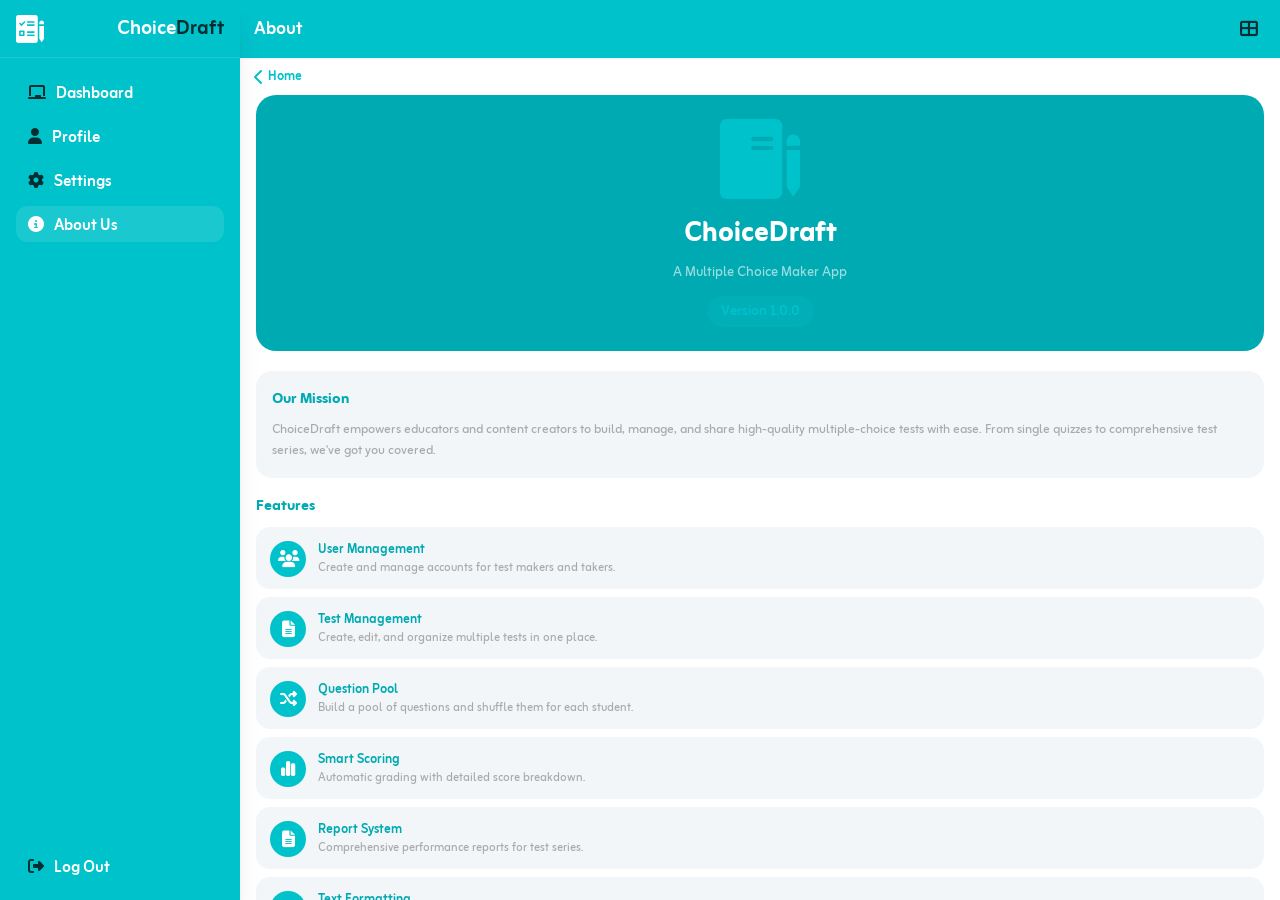
==== commit 77c103ad: "svg logo fix" ====
--- a/about.html
+++ b/about.html
@@ -25,7 +25,7 @@
         <div class="sidebar-logo-icon">
           <svg class="w-full h-full" fill="none" viewBox="0 0 150 150">
             <path clip-rule="evenodd"
-              d="M137.5 29.1667C134.185 29.1667 131.005 30.4836 128.661 32.8278C126.317 35.172 125 38.3515 125 41.6667V50H150V41.6667C150 38.3515 148.683 35.172 146.339 32.8278C143.995 30.4836 140.815 29.1667 137.5 29.1667ZM150 58.3333H125V127.083L137.5 145.833L150 127.083V58.3333ZM0 12.5V137.5C0 140.815 1.31696 143.995 3.66117 146.339C6.00537 148.683 9.18479 150 12.5 150H104.167C107.482 150 110.661 148.683 113.005 146.339C115.35 143.995 116.667 140.815 116.667 137.5V12.5C116.667 9.18479 115.35 6.00537 113.005 3.66117C110.661 1.31696 107.482 0 104.167 0H12.5C9.18479 0 6.00537 1.31696 3.66117 3.66117C1.31696 6.00537 0 9.18479 0 12.5ZM58.3333 37.5C58.3333 36.3949 58.7723 35.3351 59.5537 34.5537C60.3351 33.7723 61.3949 33.3333 62.5 33.3333H95.8333C96.9384 33.3333 97.9982 33.7723 98.7796 34.5537C99.561 35.3351 100 36.3949 100 37.5C100 38.6051 99.561 39.6649 98.7796 40.4463C97.9982 41.2277 96.9384 41.6667 95.8333 41.6667H62.5C61.3949 41.6667 60.3351 41.2277 59.5537 40.4463C58.7723 39.6649 58.3333 38.6051 58.3333 37.5ZM62.5 50C61.3949 50 60.3351 50.439 59.5537 51.2204C58.7723 52.0018 58.3333 53.0616 58.3333 54.1667C58.3333 55.2717 58.7723 56.3315 59.5537 57.1129C60.3351 57.8943 61.3949 58.3333 62.5 58.3333H95.8333C96.9384 58.3333 97.9982 57.8943 98.7796 57.1129C99.561 56.3315 100 55.2717 100 54.1667C100 53.0616 99.561 52.0018 98.7796 51.2204C97.9982 104.167 96.9384 50 95.8333 50H62.5ZM58.3333 91.6667C58.3333 90.5616 58.7723 89.5018 59.5537 88.7204C60.3351 87.939 61.3949 87.5 62.5 87.5H95.8333C96.9384 87.5 97.9982 87.939 98.7796 88.7204C99.561 89.5018 100 90.5616 100 91.6667C100 92.7717 99.561 93.8315 98.7796 94.6129C97.9982 95.3943 96.9384 95.8333 95.8333 95.8333H62.5C61.3949 95.8333 60.3351 95.3943 59.5537 94.6129C58.7723 93.8315 58.3333 92.7717 58.3333 91.6667ZM62.5 104.167C61.3949 104.167 60.3351 104.606 59.5537 105.387C58.7723 106.168 58.3333 107.228 58.3333 108.333C58.3333 109.438 58.7723 110.498 59.5537 111.28C60.3351 112.061 61.3949 112.5 62.5 112.5H95.8333C96.9384 112.5 97.9982 112.061 98.7796 111.28C99.561 110.498 100 109.438 100 108.333C100 107.228 99.561 112.5 41.6667 112.5H20.8333C19.7283 112.5 18.6685 112.061 17.8871 111.28C17.1057 110.498 16.6667 109.438 16.6667 108.333V87.5C16.6667 86.3949 17.1057 85.3351 17.8871 84.5537C18.6685 83.7723 19.7283 83.3333 20.8333 83.3333ZM48.7792 40.4458C49.5382 39.66 49.9581 38.6075 49.9486 37.515C49.9391 36.4225 49.5009 35.3775 48.7284 34.6049C47.9559 33.8324 46.9108 33.3942 45.8183 33.3847C44.7258 33.3752 43.6733 33.7952 42.8875 34.5542L29.1667 48.275L23.7792 42.8875C22.9933 42.1285 21.9408 41.7085 20.8483 41.718C19.7558 41.7275 18.7108 42.1657 17.9383 42.9383C17.1657 43.7108 16.7275 44.7558 16.718 45.8483C16.7085 46.9408 17.1285 47.9933 17.8875 48.7792L29.1667 60.0583L48.7792 40.4458Z"
+              d="M137.5 29.1667C134.185 29.1667 131.005 30.4836 128.661 32.8278C126.317 35.172 125 38.3515 125 41.6667V50H150V41.6667C150 38.3515 148.683 35.172 146.339 32.8278C143.995 30.4836 140.815 29.1667 137.5 29.1667ZM150 58.3333H125V127.083L137.5 145.833L150 127.083V58.3333ZM0 12.5V137.5C0 140.815 1.31696 143.995 3.66117 146.339C6.00537 148.683 9.18479 150 12.5 150H104.167C107.482 150 110.661 148.683 113.005 146.339C115.35 143.995 116.667 140.815 116.667 137.5V12.5C116.667 9.18479 115.35 6.00537 113.005 3.66117C110.661 1.31696 107.482 0 104.167 0H12.5C9.18479 0 6.00537 1.31696 3.66117 3.66117C1.31696 6.00537 0 9.18479 0 12.5ZM58.3333 37.5C58.3333 36.3949 58.7723 35.3351 59.5537 34.5537C60.3351 33.7723 61.3949 33.3333 62.5 33.3333H95.8333C96.9384 33.3333 97.9982 33.7723 98.7796 34.5537C99.561 35.3351 100 36.3949 100 37.5C100 38.6051 99.561 39.6649 98.7796 40.4463C97.9982 41.2277 96.9384 41.6667 95.8333 41.6667H62.5C61.3949 41.6667 60.3351 41.2277 59.5537 40.4463C58.7723 39.6649 58.3333 38.6051 58.3333 37.5ZM62.5 50C61.3949 50 60.3351 50.439 59.5537 51.2204C58.7723 52.0018 58.3333 53.0616 58.3333 54.1667C58.3333 55.2717 58.7723 56.3315 59.5537 57.1129C60.3351 57.8943 61.3949 58.3333 62.5 58.3333H95.8333C96.9384 58.3333 97.9982 57.8943 98.7796 57.1129C99.561 56.3315 100 55.2717 100 54.1667C100 53.0616 99.561 52.0018 98.7796 51.2204C97.9982 50.439 96.9384 50 95.8333 50H62.5ZM58.3333 91.6667C58.3333 90.5616 58.7723 89.5018 59.5537 88.7204C60.3351 87.939 61.3949 87.5 62.5 87.5H95.8333C96.9384 87.5 97.9982 87.939 98.7796 88.7204C99.561 89.5018 100 90.5616 100 91.6667C100 92.7717 99.561 93.8315 98.7796 94.6129C97.9982 95.3943 96.9384 95.8333 95.8333 95.8333H62.5C61.3949 95.8333 60.3351 95.3943 59.5537 94.6129C58.7723 93.8315 58.3333 92.7717 58.3333 91.6667ZM62.5 104.167C61.3949 104.167 60.3351 104.606 59.5537 105.387C58.7723 106.168 58.3333 107.228 58.3333 108.333C58.3333 109.438 58.7723 110.498 59.5537 111.28C60.3351 112.061 61.3949 112.5 62.5 112.5H95.8333C96.9384 112.5 97.9982 112.061 98.7796 111.28C99.561 110.498 100 109.438 100 108.333C100 107.228 99.561 110.498 98.7796 105.387C97.9982 104.606 96.9384 104.167 95.8333 104.167H62.5ZM25 91.6667V104.167H37.5V91.6667H25ZM20.8333 83.3333H41.6667C42.7717 83.3333 43.8315 83.7723 44.6129 84.5537C45.3943 85.3351 45.8333 86.3949 45.8333 87.5V108.333C45.8333 109.438 45.3943 110.498 44.6129 111.28C43.8315 112.061 42.7717 112.5 41.6667 112.5H20.8333C19.7283 112.5 18.6685 112.061 17.8871 111.28C17.1057 110.498 16.6667 109.438 16.6667 108.333V87.5C16.6667 86.3949 17.1057 85.3351 17.8871 84.5537C18.6685 83.7723 19.7283 83.3333 20.8333 83.3333ZM48.7792 40.4458C49.5382 39.66 49.9581 38.6075 49.9486 37.515C49.9391 36.4225 49.5009 35.3775 48.7284 34.6049C47.9559 33.8324 46.9108 33.3942 45.8183 33.3847C44.7258 33.3752 43.6733 33.7952 42.8875 34.5542L29.1667 48.275L23.7792 42.8875C22.9933 42.1285 21.9408 41.7085 20.8483 41.718C19.7558 41.7275 18.7108 42.1657 17.9383 42.9383C17.1657 43.7108 16.7275 44.7558 16.718 45.8483C16.7085 46.9408 17.1285 47.9933 17.8875 48.7792L29.1667 60.0583L48.7792 40.4458Z"
               fill="white" fill-rule="evenodd" />
           </svg>
         </div>
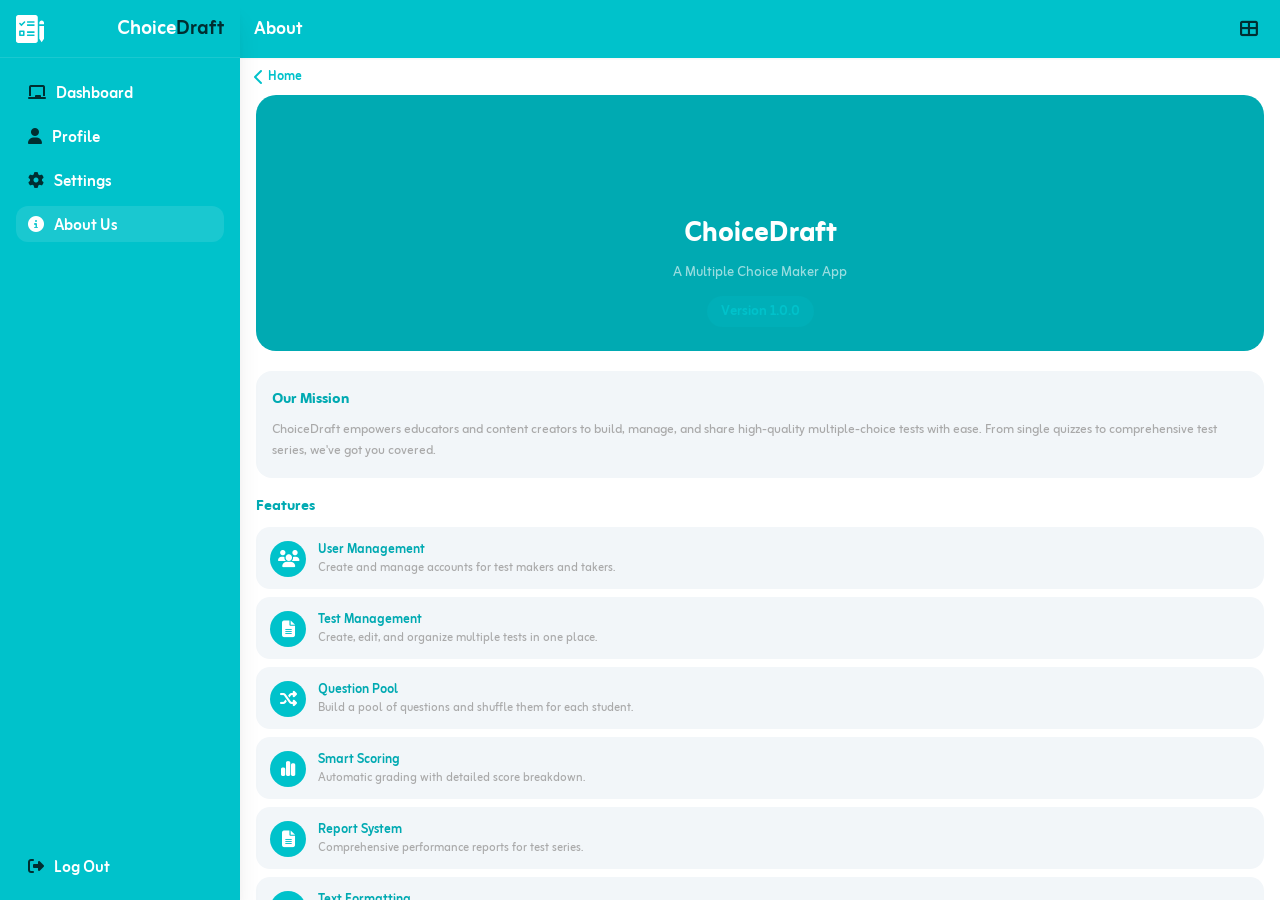
==== commit fe3f3883: "fixed the svg on line 103-104 of the about.html" ====
--- a/about.html
+++ b/about.html
@@ -100,8 +100,8 @@
           <div class="about-hero-logo">
             <svg class="w-full h-full" fill="none" viewBox="0 0 150 150">
               <path clip-rule="evenodd"
-                d="M137.5 29.1667C134.185 29.1667 131.005 30.4836 128.661 32.8278C126.317 35.172 125 38.3515 125 41.6667V50H150V41.6667C150 38.3515 148.683 35.172 146.339 32.8278C143.995 30.4836 140.815 29.1667 137.5 29.1667ZM150 58.3333H125V127.083L137.5 145.833L150 127.083V58.3333ZM0 12.5V137.5C0 140.815 1.31696 143.995 3.66117 146.339C6.00537 148.683 9.18479 150 12.5 150H104.167C107.482 150 110.661 148.683 113.005 146.339C115.35 143.995 116.667 140.815 116.667 137.5V12.5C116.667 9.18479 115.35 6.00537 113.005 3.66117C110.661 1.31696 107.482 0 104.167 0H12.5C9.18479 0 6.00537 1.31696 3.66117 3.66117C1.31696 6.00537 0 9.18479 0 12.5ZM58.3333 37.5C58.3333 36.3949 58.7723 35.3351 59.5537 34.5537C60.3351 33.7723 61.3949 33.3333 62.5 33.3333H95.8333C96.9384 33.3333 97.9982 33.7723 98.7796 34.5537C99.561 35.3351 100 36.3949 100 37.5C100 38.6051 99.561 39.6649 98.7796 40.4463C97.9982 41.2277 96.9384 41.6667 95.8333 41.6667H62.5C61.3949 41.6667 60.3351 41.2277 59.5537 40.4463C58.7723 39.6649 58.3333 38.6051 58.3333 37.5ZM62.5 50C61.3949 50 60.3351 50.439 59.5537 51.2204C58.7723 52.0018 58.3333 53.0616 58.3333 54.1667C58.3333 55.2717 58.7723 56.3315 59.5537 57.1129C60.3351 57.8943 61.3949 58.3333 62.5 58.3333H95.8333C96.9384 58.3333 97.9982 57.8943 98.7796 57.1129C99.561 56.3315 100 55.2717 100 54.1667C100 53.0616 99.561 52.0018 98.7796 51.2204C97.9982 112.5 41.6667 112.5H20.8333C19.7283 112.5 18.6685 112.061 17.8871 111.28C17.1057 110.498 16.6667 109.438 16.6667 108.333V87.5C16.6667 86.3949 17.1057 85.3351 17.8871 84.5537C18.6685 83.7723 19.7283 83.3333 20.8333 83.3333ZM48.7792 40.4458C49.5382 39.66 49.9581 38.6075 49.9486 37.515C49.9391 36.4225 49.5009 35.3775 48.7284 34.6049C47.9559 33.8324 46.9108 33.3942 45.8183 33.3847C44.7258 33.3752 43.6733 33.7952 42.8875 34.5542L29.1667 48.275L23.7792 42.8875C22.9933 42.1285 21.9408 41.7085 20.8483 41.718C19.7558 41.7275 18.7108 42.1657 17.9383 42.9383C17.1657 43.7108 16.7275 44.7558 16.718 45.8483C16.7085 46.9408 17.1285 47.9933 17.8875 48.7792L29.1667 60.0583L48.7792 40.4458Z"
-                fill="#00c2cb" fill-rule="evenodd" />
+                d="M137.5 29.1667C134.185 29.1667 131.005 30.4836 128.661 32.8278C126.317 35.172 125 38.3515 125 41.6667V50H150V41.6667C150 38.3515 148.683 35.172 146.339 32.8278C143.995 30.4836 140.815 29.1667 137.5 29.1667ZM150 58.3333H125V127.083L137.5 145.833L150 127.083V58.3333ZM0 12.5V137.5C0 140.815 1.31696 143.995 3.66117 146.339C6.00537 148.683 9.18479 150 12.5 150H104.167C107.482 150 110.661 148.683 113.005 146.339C115.35 143.995 116.667 140.815 116.667 137.5V12.5C116.667 9.18479 115.35 6.00537 113.005 3.66117C110.661 1.31696 107.482 0 104.167 0H12.5C9.18479 0 6.00537 1.31696 3.66117 3.66117C1.31696 6.00537 0 9.18479 0 12.5ZM58.3333 37.5C58.3333 36.3949 58.7723 35.3351 59.5537 34.5537C60.3351 33.7723 61.3949 33.3333 62.5 33.3333H95.8333C96.9384 33.3333 97.9982 33.7723 98.7796 34.5537C99.561 35.3351 100 36.3949 100 37.5C100 38.6051 99.561 39.6649 98.7796 40.4463C97.9982 41.2277 96.9384 41.6667 95.8333 41.6667H62.5C61.3949 41.6667 60.3351 41.2277 59.5537 40.4463C58.7723 39.6649 58.3333 38.6051 58.3333 37.5ZM62.5 50C61.3949 50 60.3351 50.439 59.5537 51.2204C58.7723 52.0018 58.3333 53.0616 58.3333 54.1667C58.3333 55.2717 58.7723 56.3315 59.5537 57.1129C60.3351 57.8943 61.3949 58.3333 62.5 58.3333H95.8333C96.9384 58.3333 97.9982 57.8943 98.7796 57.1129C99.561 56.3315 100 55.2717 100 54.1667C100 53.0616 99.561 52.0018 98.7796 51.2204C97.9982 50.439 96.9384 50 95.8333 50H62.5ZM58.3333 91.6667C58.3333 90.5616 58.7723 89.5018 59.5537 88.7204C60.3351 87.939 61.3949 87.5 62.5 87.5H95.8333C96.9384 87.5 97.9982 87.939 98.7796 88.7204C99.561 89.5018 100 90.5616 100 91.6667C100 92.7717 99.561 93.8315 98.7796 94.6129C97.9982 95.3943 96.9384 95.8333 95.8333 95.8333H62.5C61.3949 95.8333 60.3351 95.3943 59.5537 94.6129C58.7723 93.8315 58.3333 92.7717 58.3333 91.6667ZM62.5 104.167C61.3949 104.167 60.3351 104.606 59.5537 105.387C58.7723 106.168 58.3333 107.228 58.3333 108.333C58.3333 109.438 58.7723 110.498 59.5537 111.28C60.3351 112.061 61.3949 112.5 62.5 112.5H95.8333C96.9384 112.5 97.9982 112.061 98.7796 111.28C99.561 110.498 100 109.438 100 108.333C100 107.228 99.561 110.498 98.7796 105.387C97.9982 104.606 96.9384 104.167 95.8333 104.167H62.5ZM25 91.6667V104.167H37.5V91.6667H25ZM20.8333 83.3333H41.6667C42.7717 83.3333 43.8315 83.7723 44.6129 84.5537C45.3943 85.3351 45.8333 86.3949 45.8333 87.5V108.333C45.8333 109.438 45.3943 110.498 44.6129 111.28C43.8315 112.061 42.7717 112.5 41.6667 112.5H20.8333C19.7283 112.5 18.6685 112.061 17.8871 111.28C17.1057 110.498 16.6667 109.438 16.6667 108.333V87.5C16.6667 86.3949 17.1057 85.3351 17.8871 84.5537C18.6685 83.7723 19.7283 83.3333 20.8333 83.3333ZM48.7792 40.4458C49.5382 39.66 49.9581 38.6075 49.9486 37.515C49.9391 36.4225 49.5009 35.3775 48.7284 34.6049C47.9559 33.8324 46.9108 33.3942 45.8183 33.3847C44.7258 33.3752 43.6733 33.7952 42.8875 34.5542L29.1667 48.275L23.7792 42.8875C22.9933 42.1285 21.9408 41.7085 20.8483 41.718C19.7558 41.7275 18.7108 42.1657 17.9383 42.9383C17.1657 43.7108 16.7275 44.7558 16.718 45.8483C16.7085 46.9408 17.1285 47.9933 17.8875 48.7792L29.1667 60.0583L48.7792 40.4458Z"
+                fill="00c2cb" fill-rule="evenodd" />
             </svg>
           </div>
           <h2 class="about-hero-title">ChoiceDraft</h2>
@@ -209,7 +209,7 @@
   </div>
 
   <script type="module">
-    import { dataService } from './app.js';
+    import { dataService, navigateTo } from './app.js';
 
     const sidebar = document.getElementById('sidebar');
     const sidebarOverlay = document.getElementById('sidebarOverlay');
@@ -242,6 +242,8 @@
       navigateTo('signin.html');
     });
 
+
+
     async function init() {
       const user = await dataService.getCurrentUser();
       if (user) {
